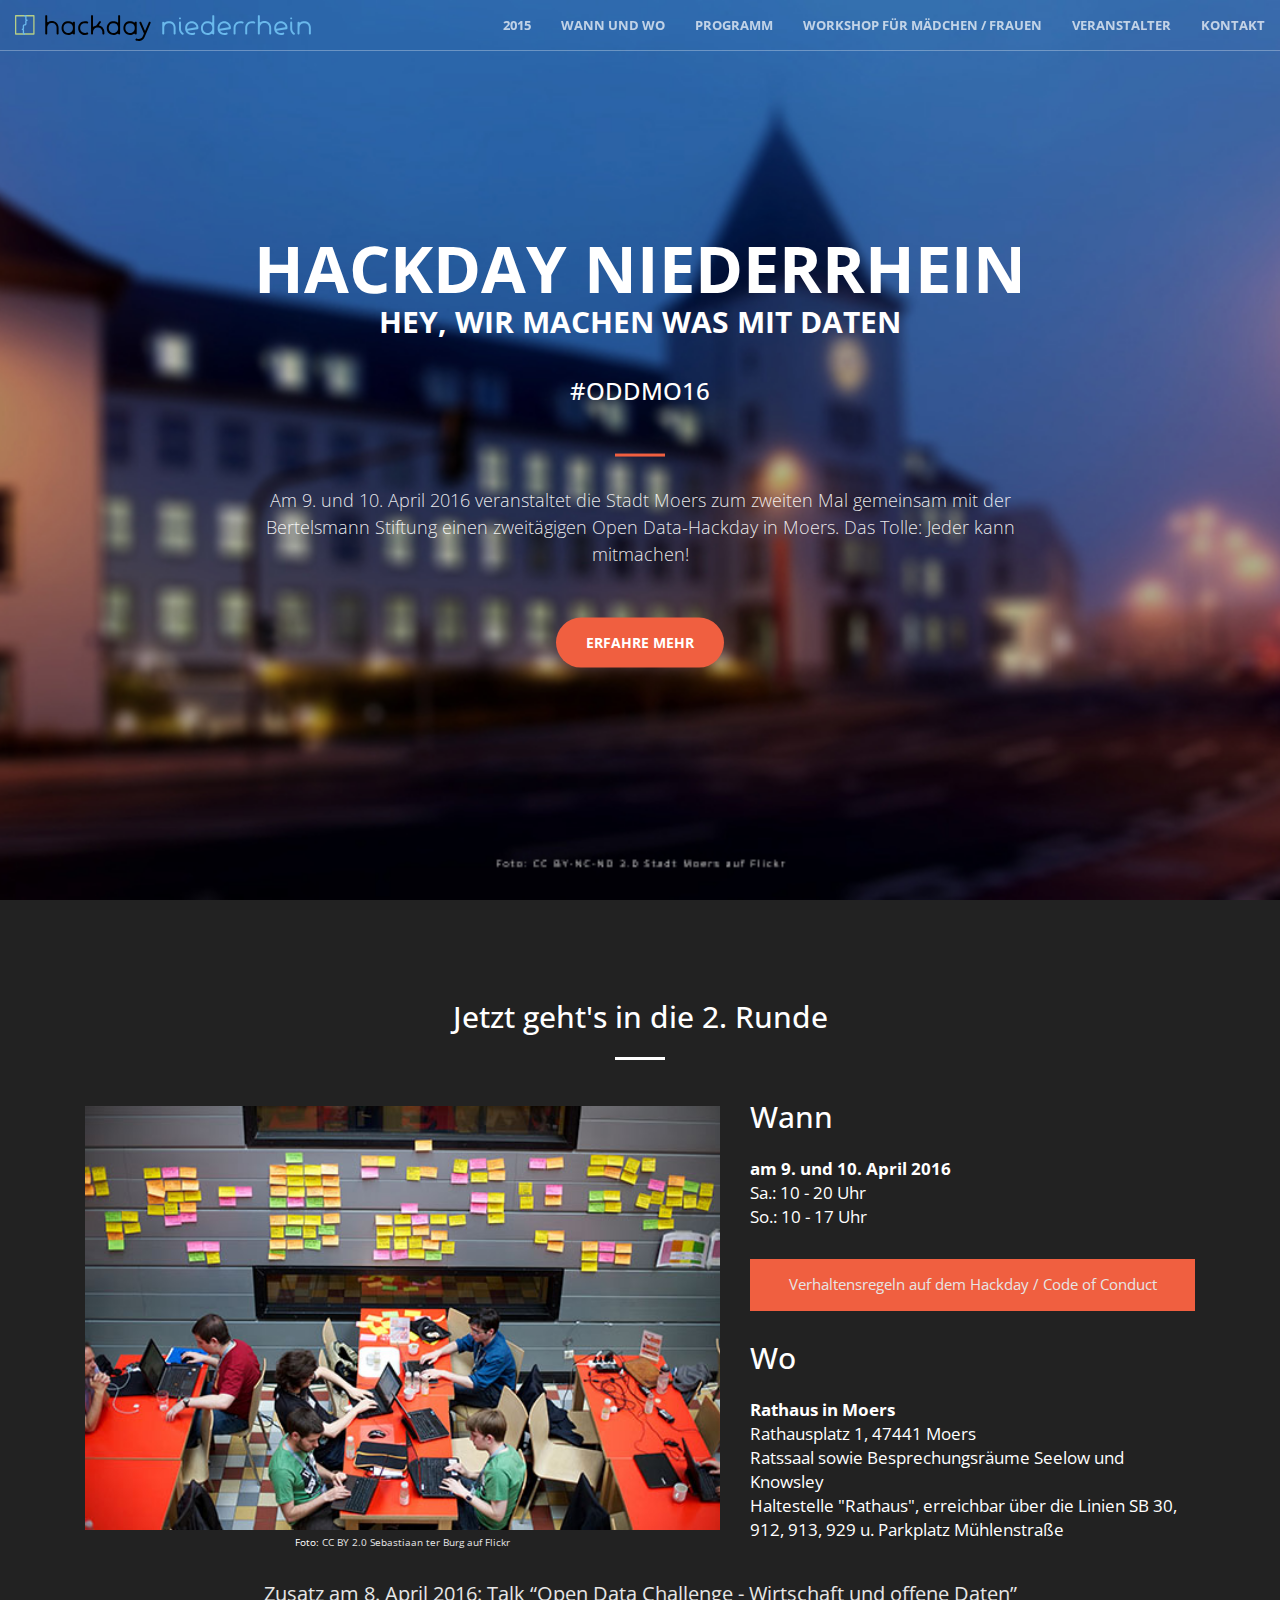
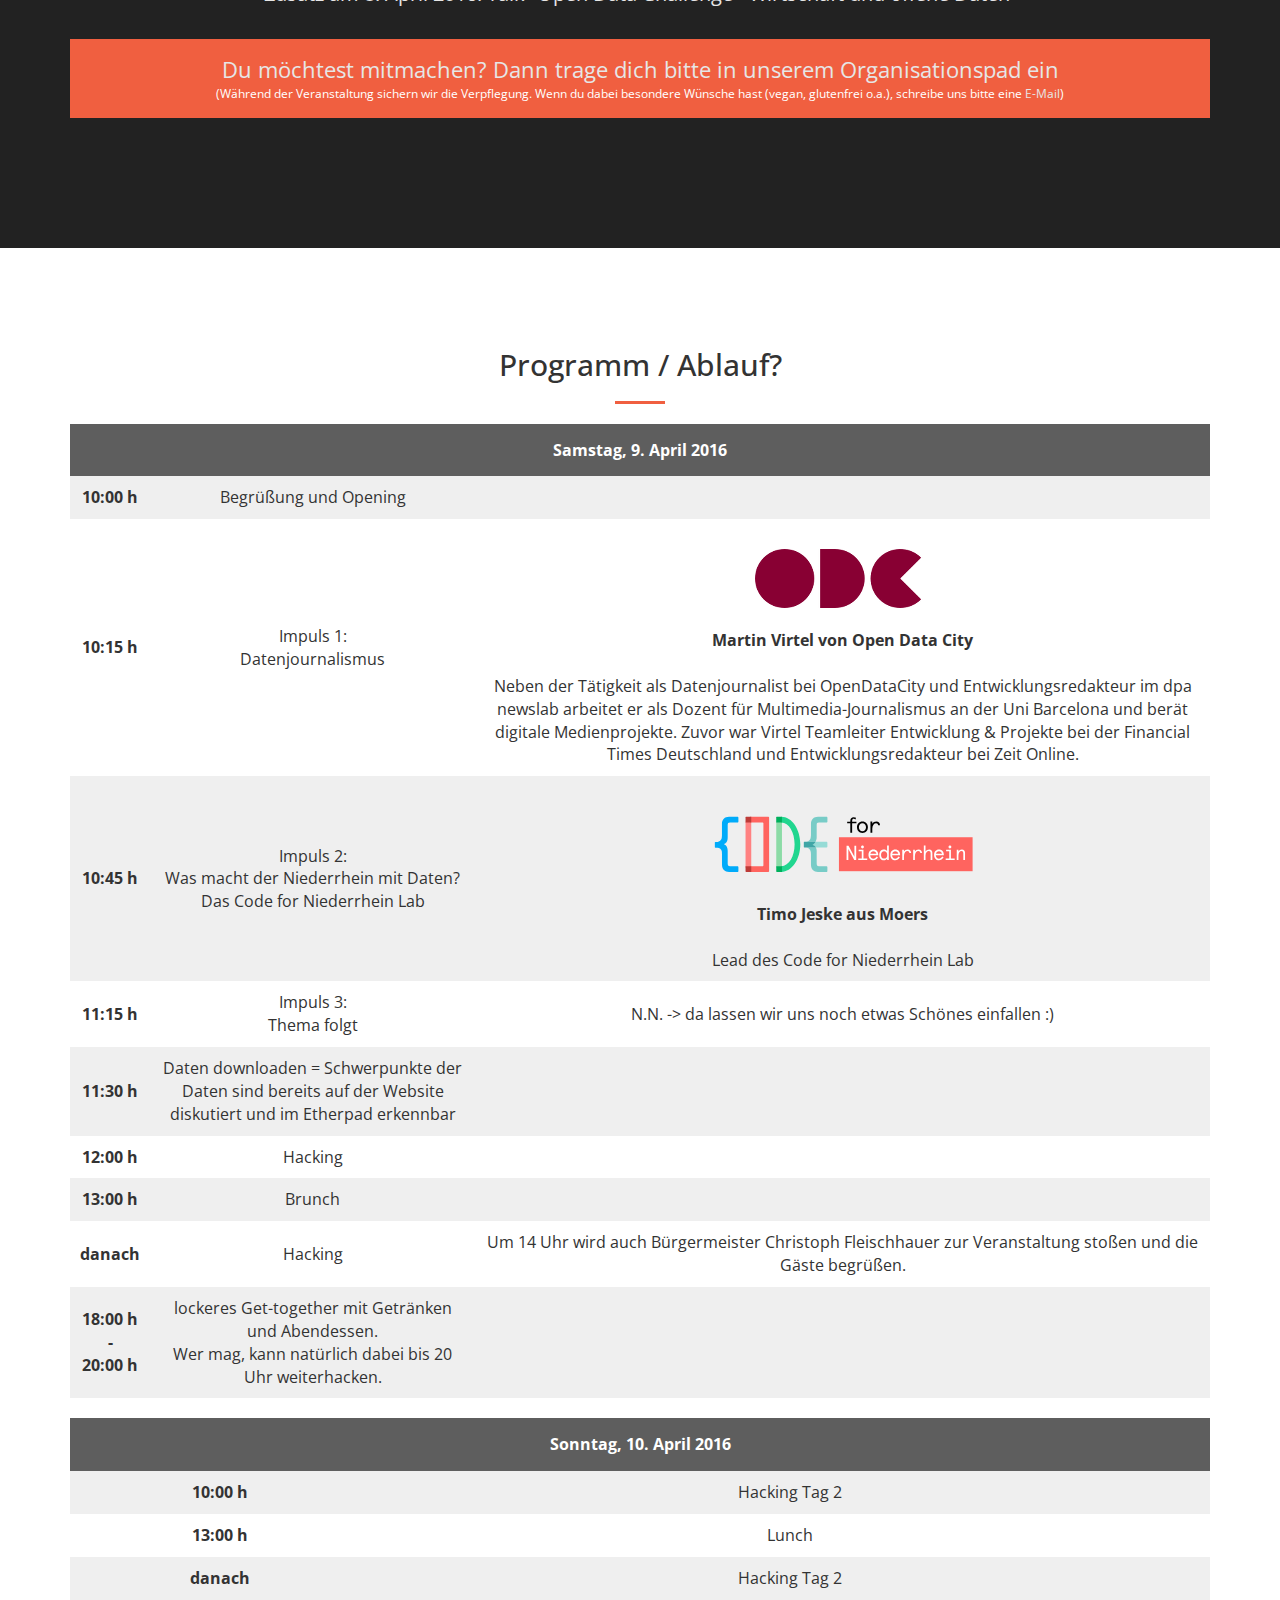
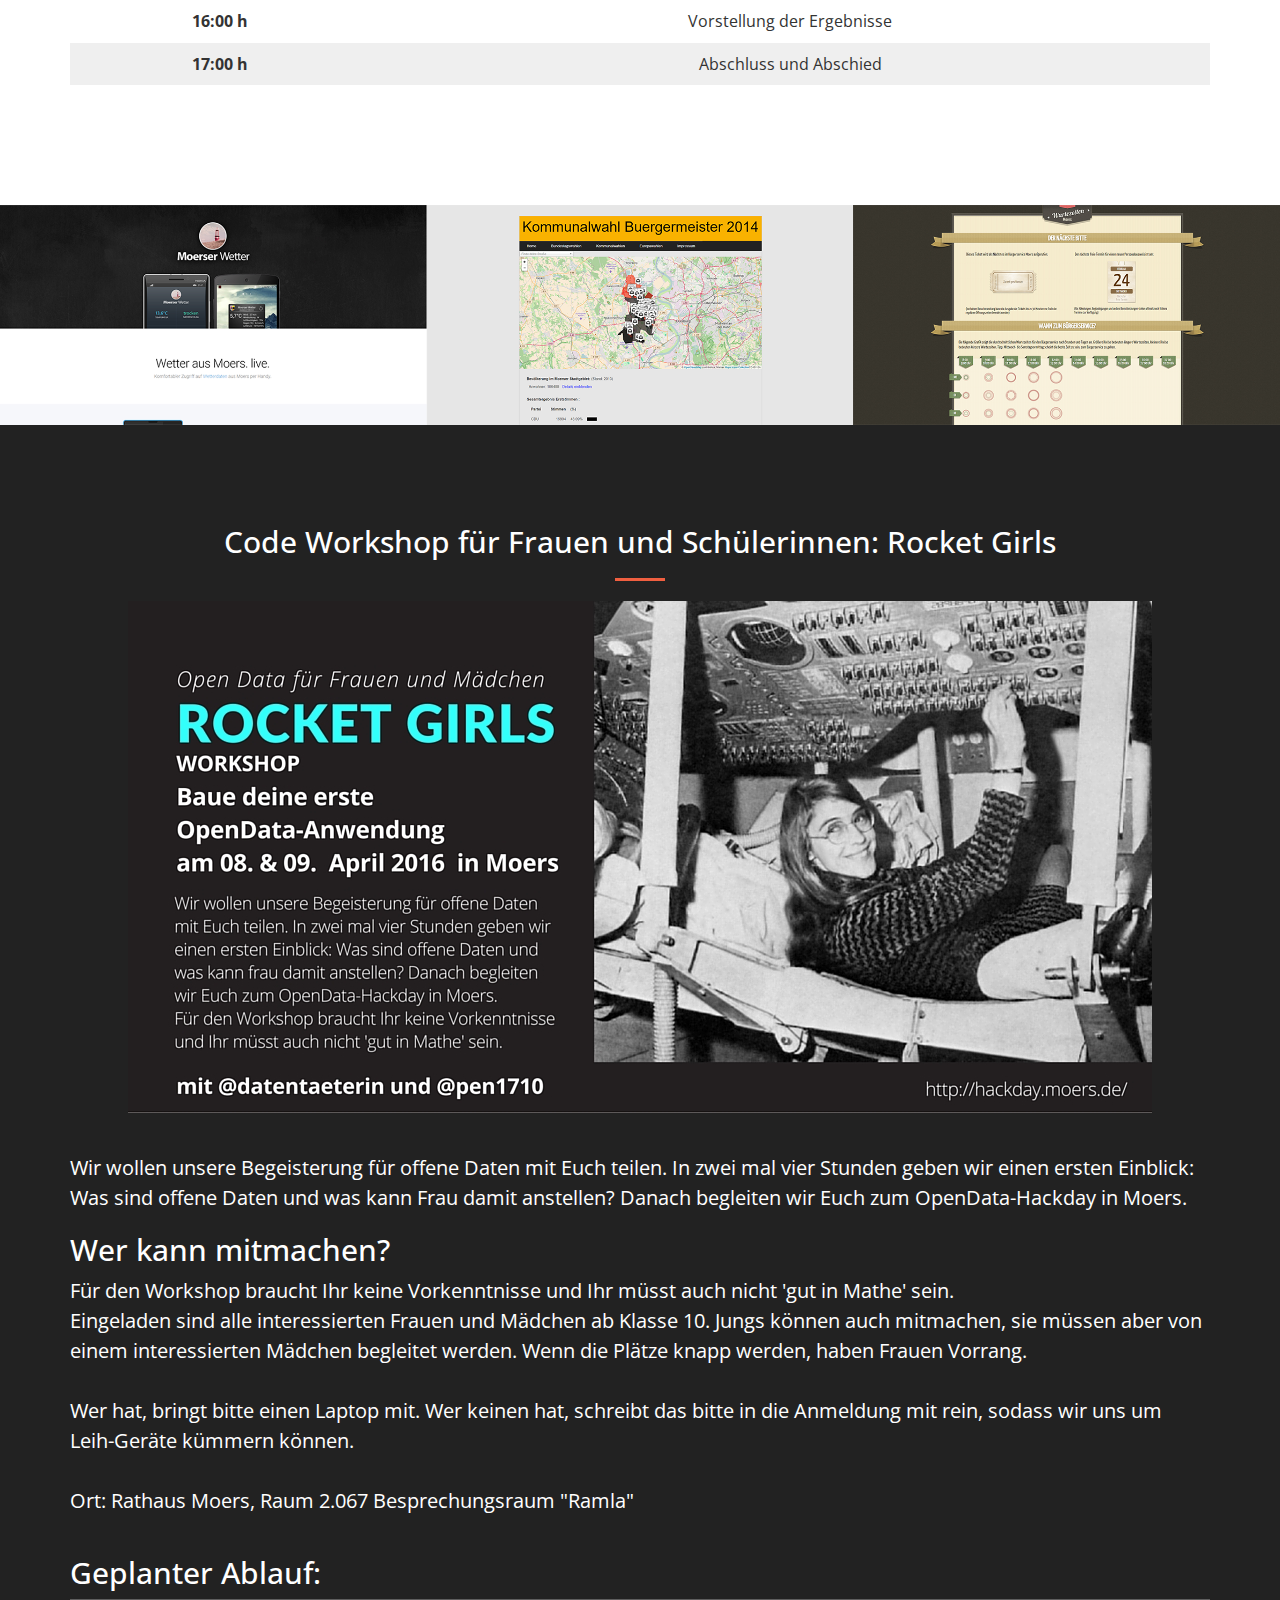
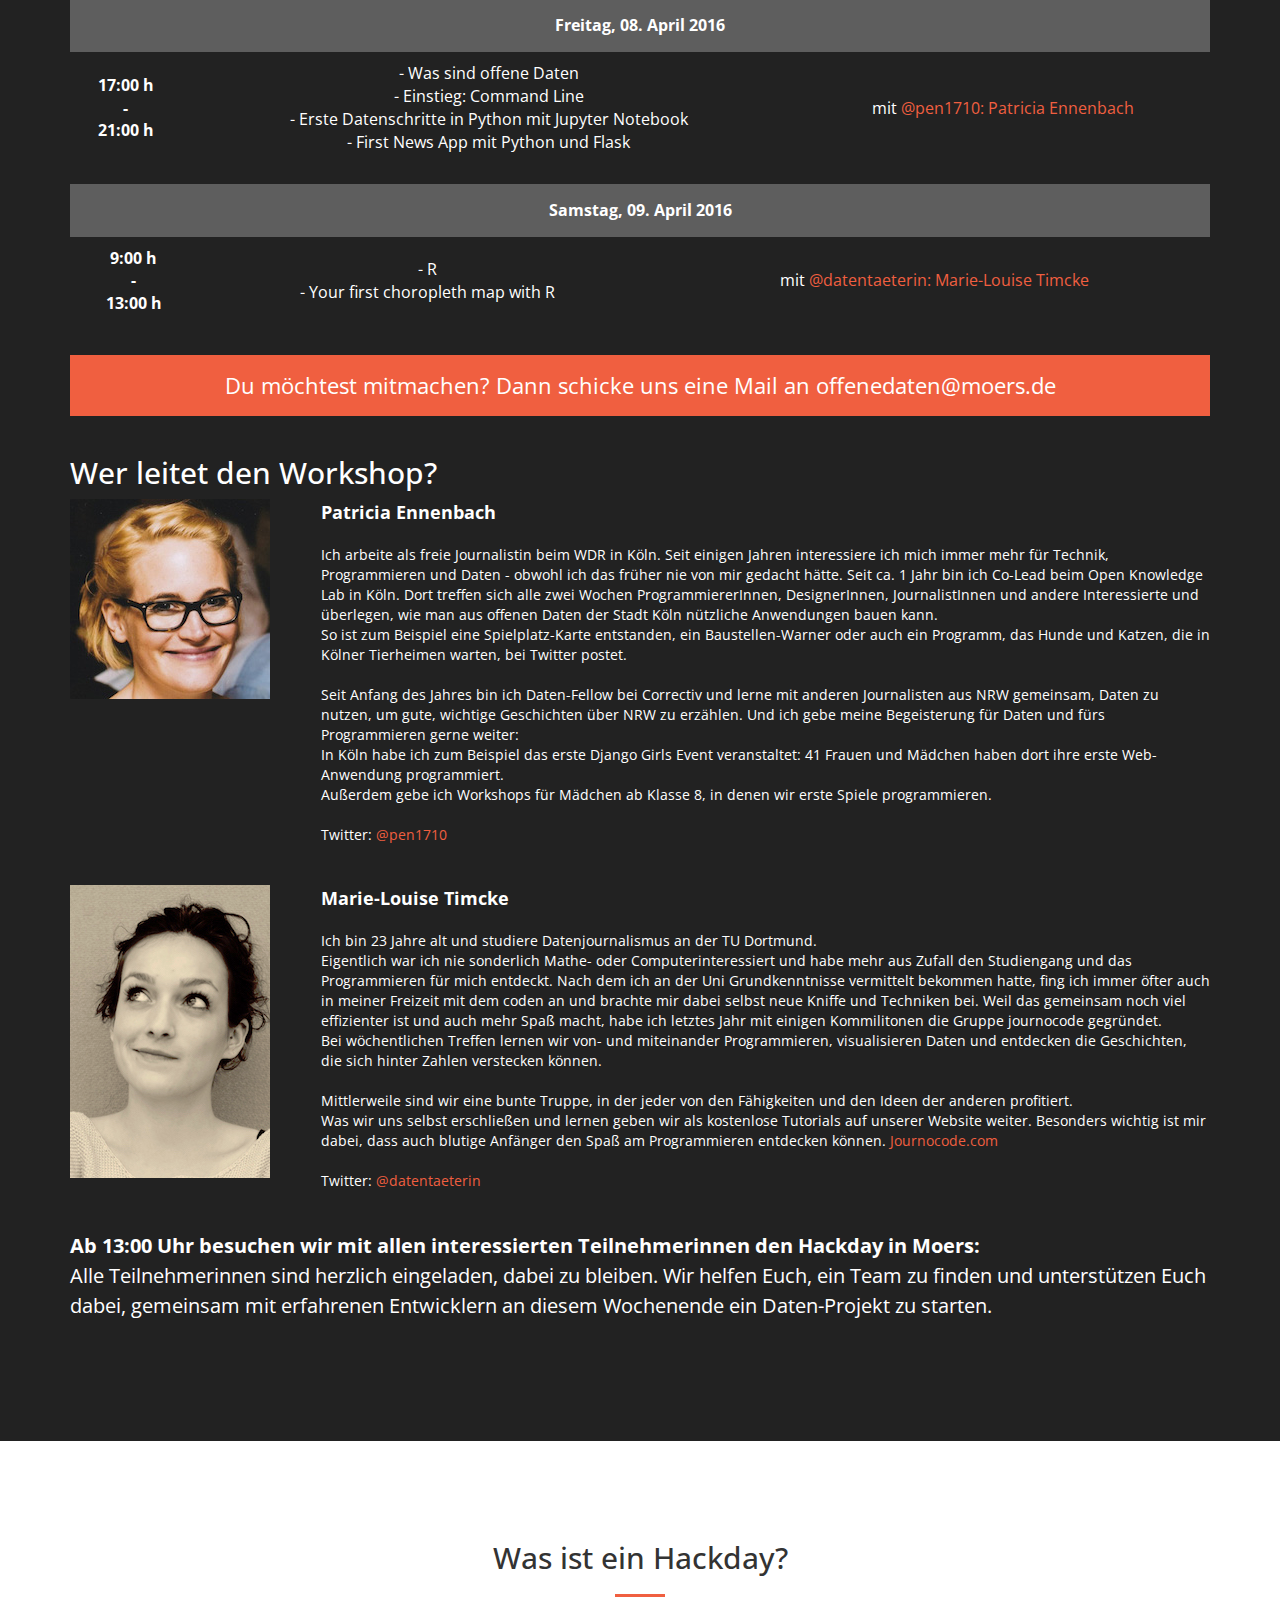
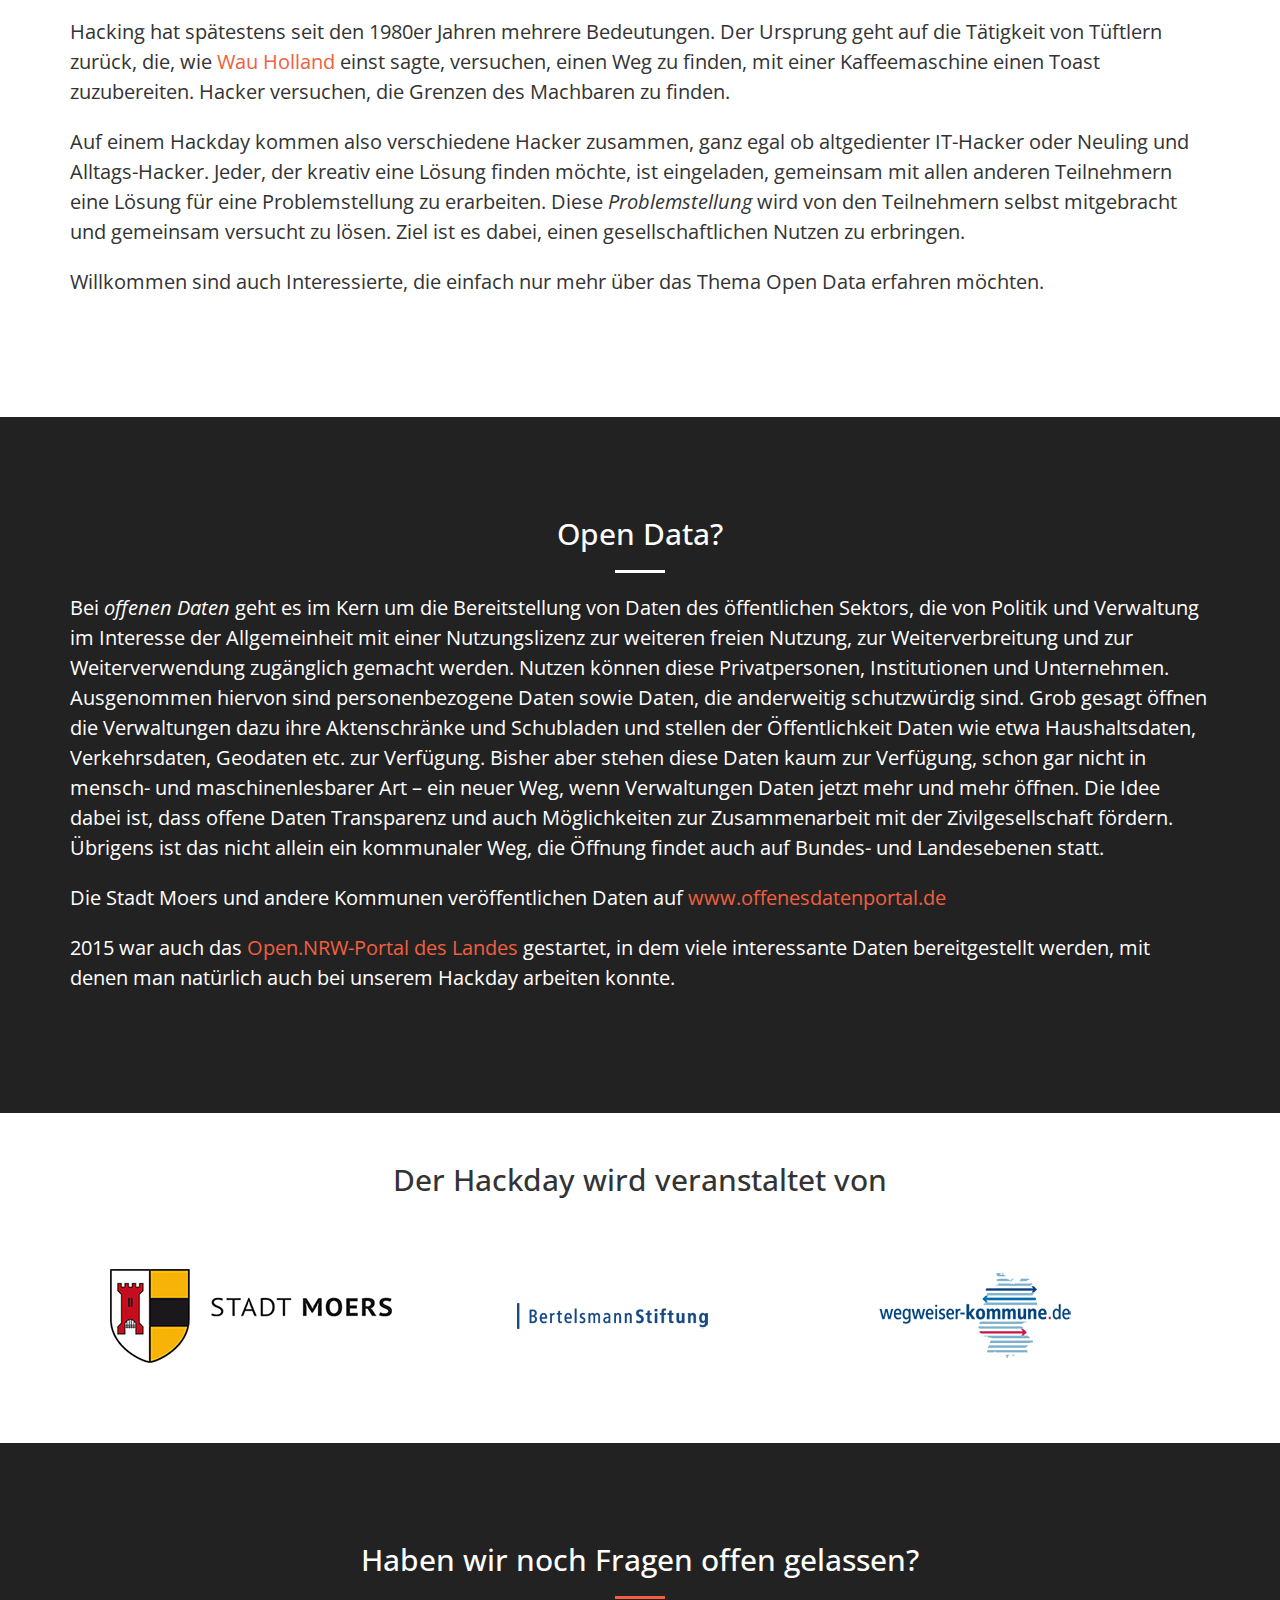
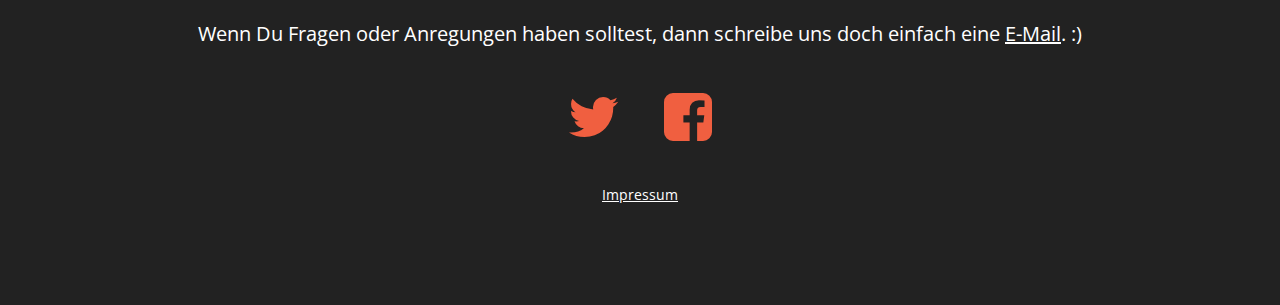
==== index.html @ 8001ea09 "add coc to index" ====
<!DOCTYPE html>
<html lang="en">

<head>

    <meta charset="utf-8">
    <meta http-equiv="X-UA-Compatible" content="IE=edge">
    <meta name="viewport" content="width=device-width, initial-scale=1">
    <meta name="keywords" content="#ODDMO16, Open Data, Hackathon, Hackday, Moers, Niederrhein">
    <meta name="description" content="Am 9. und 10. April 2016 veranstaltet die Stadt Moers zum zweiten Mal gemeinsam mit der Bertelsmann Stiftung einen zweitägigen Open Data-Hackday in Moers. Das Tolle: Jeder kann mitmachen!">
    <meta name="robots" content="index,follow">

    <meta property="og:title" content="Zweiter Hackday Niederrhein im April in Moers">
    <meta property="og:url" content="http://hackday.moers.de/"/>
    <meta property="og:description" content="Am 9. und 10. April 2016 veranstaltet die Stadt Moers zum zweiten Mal gemeinsam mit der Bertelsmann Stiftung einen zweitägigen Open Data-Hackday in Moers. Das Tolle: Jeder kann mitmachen!">
    <meta property="og:image" content="http://hackday.moers.de/img/logo-hackday.jpg">

    <title>Hackday Niederrhein 2016 - #ODDMO16</title>

    <!-- Bootstrap Core CSS -->
    <link rel="stylesheet" href="css/bootstrap.css" type="text/css">

    <!-- Custom Fonts -->
    <link href='http://fonts.googleapis.com/css?family=Open+Sans:300italic,400italic,600italic,700italic,800italic,400,300,600,700,800' rel='stylesheet' type='text/css'>
    <link href='http://fonts.googleapis.com/css?family=Merriweather:400,300,300italic,400italic,700,700italic,900,900italic' rel='stylesheet' type='text/css'>
    <link rel="stylesheet" href="font-awesome/css/font-awesome.min.css" type="text/css">

    <!-- Plugin CSS -->
    <link rel="stylesheet" href="css/animate.min.css" type="text/css">

    <!-- Custom CSS -->
    <link rel="stylesheet" href="css/creative.css" type="text/css">

    <link rel="shortcut icon" type="image/x-icon" href="img/favicon.ico">

    <!-- HTML5 Shim and Respond.js IE8 support of HTML5 elements and media queries -->
    <!-- WARNING: Respond.js doesn't work if you view the page via file:// -->
    <!--[if lt IE 9]>
        <script src="https://oss.maxcdn.com/libs/html5shiv/3.7.0/html5shiv.js"></script>
        <script src="https://oss.maxcdn.com/libs/respond.js/1.4.2/respond.min.js"></script>
    <![endif]-->
</head>

<body id="page-top">
    <nav id="mainNav" class="navbar navbar-default navbar-fixed-top">
        <div class="container-fluid">
            <!-- Brand and toggle get grouped for better mobile display -->
            <div class="navbar-header">
                <button type="button" class="navbar-toggle collapsed" data-toggle="collapse" data-target="#bs-example-navbar-collapse-1">
                    <span class="sr-only">Toggle navigation</span>
                    <span class="icon-bar"></span>
                    <span class="icon-bar"></span>
                    <span class="icon-bar"></span>
                </button>
                <a class="navbar-brand page-scroll" href="#page-top"><img src="img/logo-hackday-niederrhein.svg" alt="Hackday Niederrhein" class="logo"></a>
            </div>

            <!-- Collect the nav links, forms, and other content for toggling -->
            <div class="collapse navbar-collapse" id="bs-example-navbar-collapse-1">
                <ul class="nav navbar-nav navbar-right">
                    <li>
                        <a class="page-scroll" href="hackday-2015.html" target="_blank">2015</a>
                    </li>
                    <li>
                        <a class="page-scroll" href="#wann-und-wo">Wann und wo</a>
                    </li>
                    <li>
                        <a class="page-scroll" href="#program">Programm</a>
                    </li>
                    <li>
                        <a class="page-scroll" href="#workshop-rocketgirls">Workshop für Mädchen / Frauen</a>
                    </li>
                    <li>
                        <a class="page-scroll" href="#organizer">Veranstalter</a>
                    </li>
                    <li>
                        <a class="page-scroll" href="#contact">Kontakt</a>
                    </li>
                </ul>
            </div>
            <!-- /.navbar-collapse -->
        </div>
        <!-- /.container-fluid -->
    </nav>

    <header>
        <div class="header-content">
            <div class="header-content-inner">
                <h1>Hackday Niederrhein</h1>
                <h2>Hey, wir machen was mit Daten</h2>
                <div class="hashtag">
                    <h3><a href="https://twitter.com/hashtag/ODDMO16" target="_blank">#ODDMO16</a></h3>
                </div>
                <hr>
                <p>Am 9. und 10. April 2016 veranstaltet die Stadt Moers zum zweiten Mal gemeinsam mit der Bertelsmann Stiftung einen zweitägigen Open Data-Hackday in Moers. Das Tolle: Jeder kann mitmachen!</p>
                <a href="#wann-und-wo" class="btn btn-primary btn-xl page-scroll">Erfahre mehr</a>
            </div>
        </div>
    </header>

    <section class="bg-dark" id="wann-und-wo">
        <div class="container">
            <div class="row">
                <div class="col-lg-12">
                    <h2 class="section-heading text-center">Jetzt geht's in die 2. Runde</h2>
                    <hr class="light">
                    <div class="col-lg-7">
                        <img src="img/hacking.jpg" style="width: 100%; margin-top: 26px;" />
                        <div class="image-licence">
                            Foto: <a href="https://creativecommons.org/licenses/by-nc-nd/2.0/">CC BY 2.0</a>
                            <a href="https://www.flickr.com/photos/ter-burg/8812567121/">Sebastiaan ter Burg auf Flickr</a>
                        </div>
                    </div>
                    <div class="col-lg-5">
                        <h2>Wann</h2>
                        <div class="meeting-info">
                            <strong>am 9. und 10. April 2016</strong><br />
                            Sa.: 10 - 20 Uhr<br />
                            So.: 10 - 17 Uhr<br />
                        </div>
                        <div class="bg-primary stoerer" style="font-size: 1.1em;" id="coc">
                            <a href="coc.html" target="_blank">Verhaltensregeln auf dem Hackday / Code of Conduct</a>
                        </div>
                        <h2>Wo</h2>
                        <div class="meeting-info">
                            <strong>Rathaus in Moers</strong><br />
                            Rathausplatz 1, 47441 Moers<br />
                            Ratssaal sowie Besprechungsräume Seelow und Knowsley<br />
                            Haltestelle "Rathaus", erreichbar über die Linien SB 30, 912, 913, 929 u. Parkplatz Mühlenstraße
                        </div>
                    </div>
                    <div class="clear"></div>
                    <div class="talk-odd">
                        <p><a href="https://www.moers.de/de/veranstaltungen/talk-open-data-challenge-wirtschaft-und-offene-daten/" target="_blank">Zusatz am 8. April 2016: Talk “Open Data Challenge - Wirtschaft und offene Daten”</a></p>
                    </div>
                    <div class="bg-primary stoerer" id="mitmachen">
                        <a href="http://unserpad.de/p/Hackday_Moers" target="_blank">Du möchtest mitmachen? Dann trage dich bitte in unserem Organisationspad ein</a>
                        <div style="font-size: 12px;">
                            (Während der Veranstaltung sichern wir die Verpflegung. Wenn du dabei besondere Wünsche hast (vegan, glutenfrei o.a.), schreibe uns bitte eine <a href="mailto:offenedaten@moers.de">E-Mail</a>)
                        </div>
                    </div>
                </div>
            </div>
        </div>
    </section>

    <section id="program">
        <div class="container">
            <div class="row">
                <div class="col-lg-12 text-center">
                    <h2 class="section-heading">Programm / Ablauf?</h2>
                    <hr class="primary">
                </div>
            </div>
        </div>
        <div class="container">
            <div class="row">
                <div class="col-lg-12">
                    <div class="head-row">
                        Samstag, 9. April 2016
                    </div>
                    <div class="table">
                        <div class="table-row row-2">
                            <div class="table-cell th">
                                10:00 h
                            </div>
                            <div class="table-cell">
                                Begrüßung und Opening
                            </div>
                            <div class="table-cell">
                            </div>
                        </div>

                        <div class="table-row">
                            <div class="table-cell th">
                                10:15 h
                            </div>
                            <div class="table-cell">
                                Impuls 1:<br />Datenjournalismus
                            </div>
                            <div class="table-cell">
                                <a href="http://codefor.de/niederrhein" target="_blank"><img src="img/odc-logo-small1.png" alt="" style="max-width: 300px;"></a><br />
                                <strong>Martin Virtel von Open Data City</strong><br /><br />Neben der Tätigkeit als Datenjournalist bei OpenDataCity und Entwicklungsredakteur im dpa newslab arbeitet er als Dozent für Multimedia-Journalismus an der Uni Barcelona und berät digitale Medienprojekte. Zuvor war Virtel Teamleiter Entwicklung & Projekte bei der Financial Times Deutschland und Entwicklungsredakteur bei Zeit Online.
                            </div>
                        </div>

                        <div class="table-row row-2">
                            <div class="table-cell th">
                                10:45 h
                            </div>
                            <div class="table-cell">
                                Impuls 2:<br />Was macht der Niederrhein mit Daten? Das Code for Niederrhein Lab
                            </div>
                            <div class="table-cell">
                                <a href="http://codefor.de/niederrhein" target="_blank"><img src="img/logo-long-code-for-niederrhein.svg" alt="" style="max-width: 300px;"></a><br />
                                <strong>Timo Jeske aus Moers</strong><br /><br />
                                Lead des Code for Niederrhein Lab
                            </div>
                        </div>

                        <div class="table-row">
                            <div class="table-cell th">
                                11:15 h
                            </div>
                            <div class="table-cell">
                                Impuls 3:<br />Thema folgt
                            </div>
                            <div class="table-cell">
                                N.N. -> da lassen wir uns noch etwas Schönes einfallen :)
                            </div>
                        </div>

                        <div class="table-row row-2">
                            <div class="table-cell th">
                                11:30 h
                            </div>
                            <div class="table-cell">
                                Daten downloaden = Schwerpunkte der Daten sind bereits auf der Website diskutiert und im Etherpad erkennbar
                            </div>
                            <div class="table-cell">

                            </div>
                        </div>

                        <div class="table-row">
                            <div class="table-cell th">
                                12:00 h
                            </div>
                            <div class="table-cell">
                                Hacking
                            </div>
                            <div class="table-cell">

                            </div>
                        </div>

                        <div class="table-row row-2">
                            <div class="table-cell th">
                                13:00 h
                            </div>
                            <div class="table-cell">
                                Brunch
                            </div>
                            <div class="table-cell">

                            </div>
                        </div>

                        <div class="table-row">
                            <div class="table-cell th">
                                danach
                            </div>
                            <div class="table-cell">
                                Hacking
                            </div>
                            <div class="table-cell">
                                Um 14 Uhr wird auch Bürgermeister Christoph Fleischhauer zur Veranstaltung stoßen und die Gäste begrüßen.
                            </div>
                        </div>

                        <div class="table-row row-2">
                            <div class="table-cell th">
                                18:00 h<br />-<br />20:00 h
                            </div>
                            <div class="table-cell">
                                lockeres Get-together mit Getränken und Abendessen.<br />Wer mag, kann natürlich dabei bis 20 Uhr weiterhacken.
                            </div>
                            <div class="table-cell">

                            </div>
                        </div>
                    </DIV>

                    <div class="head-row">
                        Sonntag, 10. April 2016
                    </div>
                    <div class="table">
                        <div class="table-row row-2">
                            <div class="table-cell th">
                                10:00 h
                            </div>
                            <div class="table-cell">
                                Hacking Tag 2
                            </div>
                        </div>

                        <div class="table-row">
                            <div class="table-cell th">
                                13:00 h
                            </div>
                            <div class="table-cell">
                                Lunch
                            </div>
                        </div>

                        <div class="table-row row-2">
                            <div class="table-cell th">
                                danach
                            </div>
                            <div class="table-cell">
                                Hacking Tag 2
                            </div>
                        </div>

                        <div class="table-row">
                            <div class="table-cell th">
                                16:00 h
                            </div>
                            <div class="table-cell">
                                Vorstellung der Ergebnisse
                            </div>
                        </div>

                        <div class="table-row row-2">
                            <div class="table-cell th">
                                17:00 h
                            </div>
                            <div class="table-cell">
                                Abschluss und Abschied
                            </div>
                        </div>
                    </div>
                </div>
            </div>
        </div>
    </section>

    <section class="no-padding" id="sample-apps">
        <div class="container-fluid">
            <div class="row no-gutter">
                <div class="col-lg-4 col-sm-6">
                    <a href="http://wetter.moe/" target="_blank" class="portfolio-box">
                        <img src="img/apps/moerser-wetter.png" class="img-responsive" alt="">
                        <div class="portfolio-box-caption">
                            <div class="portfolio-box-caption-content">
                                <div class="project-category text-faded">
                                    Open Data Anwendung
                                </div>
                                <div class="project-name">
                                    Moerser Wetter
                                </div>
                            </div>
                        </div>
                    </a>
                </div>
                <div class="col-lg-4 col-sm-6">
                    <a href="https://edu.openruhr.de/" target="_blank" class="portfolio-box">
                        <img src="img/apps/wahlen.png" class="img-responsive" alt="">
                        <div class="portfolio-box-caption">
                            <div class="portfolio-box-caption-content">
                                <div class="project-category text-faded">
                                    Open Data Anwendung
                                </div>
                                <div class="project-name">
                                    Open Data Wahlergebnisplattform
                                </div>
                            </div>
                        </div>
                    </a>
                </div>
                <div class="col-lg-4 col-sm-6">
                    <a href="http://wartezeit.tursics.de/" target="_blank" class="portfolio-box">
                        <img src="img/apps/wartezeiten-moers.png" class="img-responsive" alt="">
                        <div class="portfolio-box-caption">
                            <div class="portfolio-box-caption-content">
                                <div class="project-category text-faded">
                                    Open Data Anwendung
                                </div>
                                <div class="project-name">
                                    Wartezeiten im Bürgerservice Moers
                                </div>
                            </div>
                        </div>
                    </a>
                </div>
            </div>
        </div>
    </section>

    <section id="workshop-rocketgirls" class="bg-dark">
        <div class="container">
            <div class="row">
                <div class="col-lg-12 text-center">
                    <h2 class="section-heading">Code Workshop für Frauen und Schülerinnen: Rocket Girls</h2>
                    <hr class="primary">
                </div>
            </div>
        </div>
        <div class="container">
            <div class="row">
                <div class="col-lg-12">
                    <div class= image-center>
                        <img src="img/rocket-girls-workshop.jpg" alt="Workshop Rocket Girls" class="image-responsive" />
                    </div>
                    <div class="margin-top">
                        <p>
                            Wir wollen unsere Begeisterung für offene Daten mit Euch teilen. In zwei mal vier Stunden geben wir einen ersten Einblick: Was sind offene Daten und was kann Frau damit anstellen? Danach begleiten wir Euch zum OpenData-Hackday in Moers.
                        </p>
                        <h2>
                            Wer kann mitmachen?
                        </h2>
                        <p>
                            Für den Workshop braucht Ihr keine Vorkenntnisse und Ihr müsst auch nicht 'gut in Mathe' sein.<br />
                            Eingeladen sind alle interessierten Frauen und Mädchen ab Klasse 10. Jungs können auch mitmachen, sie müssen aber von einem interessierten Mädchen begleitet werden. Wenn die Plätze knapp werden, haben Frauen Vorrang.
                            <br /><br />
                            Wer hat, bringt bitte einen Laptop mit. Wer keinen hat, schreibt das bitte in die Anmeldung mit rein, sodass wir uns um Leih-Geräte kümmern können.
                            <br /><br />
                            Ort: Rathaus Moers, Raum 2.067 Besprechungsraum "Ramla"
                        </p>
                    </div>
                    <div class="margin-top">
                        <h2>
                            Geplanter Ablauf:
                        </h2>

                        <div class="head-row">
                            Freitag, 08. April 2016
                        </div>
                        <div class="table">
                            <div class="table-row">
                                <div class="table-cell th">
                                    17:00 h<br />-<br />21:00 h
                                </div>
                                <div class="table-cell">
                                    - Was sind offene Daten<br />
                                    - Einstieg: Command Line<br />
                                    - Erste Datenschritte in Python mit Jupyter Notebook<br />
                                    - First News App mit Python und Flask
                                </div>
                                <div class="table-cell">
                                    mit <a href="#workshop-rocket-girls-leader">@pen1710: Patricia Ennenbach</a>
                                </div>
                            </div>
                        </div>

                        <div class="head-row">
                            Samstag, 09. April 2016
                        </div>
                        <div class="table">
                            <div class="table-row">
                                <div class="table-cell th">
                                    9:00 h<br />-<br />13:00 h
                                </div>
                                <div class="table-cell">
                                    - R<br />
                                    - Your first choropleth map with R
                                </div>
                                <div class="table-cell">
                                    mit <a href="#workshop-rocket-girls-leader">@datentaeterin: Marie-Louise Timcke</a>
                                </div>
                            </div>
                        </div>
                    </div>
                    <div class="bg-primary stoerer">
                        <a href="mailto:offenedaten@moers.de" target="_blank">Du möchtest mitmachen? Dann schicke uns eine Mail an  offenedaten@moers.de</a>
                    </div>
                    <div class="margin-top" id="workshop-rocket-girls-leader">
                        <h2>Wer leitet den Workshop?</h2>
                        <div class="workshop-leader" id="ennenbach">
                            <div class="workshop-leader-image">
                                <img src="img/ennenbach.jpg" alt="Ennenbach" class="image-responsive">
                            </div>
                            <div class="workshop-leader-description">
                                <strong>Patricia Ennenbach</strong><br /><br />
                                Ich arbeite als freie Journalistin beim WDR in Köln. Seit einigen Jahren interessiere ich mich immer mehr für Technik,
                                Programmieren und Daten - obwohl ich das früher nie von mir gedacht hätte. Seit ca. 1 Jahr bin ich Co-Lead beim Open Knowledge Lab
                                in Köln. Dort treffen sich alle zwei Wochen ProgrammiererInnen, DesignerInnen, JournalistInnen und andere Interessierte und überlegen,
                                wie man aus offenen Daten der Stadt Köln nützliche Anwendungen bauen kann. <br />
                                So ist zum Beispiel eine Spielplatz-Karte entstanden, ein Baustellen-Warner oder auch ein Programm, das Hunde und Katzen, die in Kölner Tierheimen warten, bei Twitter postet.
                                <br /><br />
                                Seit Anfang des Jahres bin ich Daten-Fellow bei Correctiv und lerne mit anderen Journalisten aus NRW gemeinsam, Daten zu nutzen, um gute,
                                wichtige Geschichten über NRW zu erzählen. Und ich gebe meine Begeisterung für Daten und fürs Programmieren gerne weiter: <br />
                                In Köln habe ich zum Beispiel das erste Django Girls Event veranstaltet: 41 Frauen und Mädchen haben dort ihre erste Web-Anwendung programmiert. <br />
                                Außerdem gebe ich Workshops für Mädchen ab Klasse 8, in denen wir erste Spiele programmieren.
                                <br /><br />
                                Twitter: <a target="_blank" href="https://www.twitter.com/pen1710">@pen1710</a>
                            </div>
                        </div>
                        <div class="workshop-leader" id="timcke">
                            <div class="workshop-leader-image">
                                <p><img src="img/timcke.jpg" alt="Timcke" class="image-responsive"></p>
                            </div>
                            <div class="workshop-leader-description">
                                <strong>Marie-Louise Timcke</strong><br /><br />
                                Ich bin 23 Jahre alt und studiere Datenjournalismus an der TU Dortmund.<br />
                                Eigentlich war ich nie sonderlich Mathe- oder Computerinteressiert und habe
                                mehr aus Zufall den Studiengang und das Programmieren für mich entdeckt.
                                Nach dem ich an der Uni Grundkenntnisse vermittelt bekommen hatte, fing ich
                                immer öfter auch in meiner Freizeit mit dem coden an und brachte mir dabei
                                selbst neue Kniffe und Techniken bei. Weil das gemeinsam noch viel
                                effizienter ist und auch mehr Spaß macht, habe ich letztes Jahr mit einigen
                                Kommilitonen die Gruppe journocode gegründet.<br /> Bei wöchentlichen Treffen
                                lernen wir von- und miteinander Programmieren, visualisieren Daten und
                                entdecken die Geschichten, die sich hinter Zahlen verstecken können.<br /><br />
                                Mittlerweile sind wir eine bunte Truppe, in der jeder von den Fähigkeiten
                                und den Ideen der anderen profitiert. <br />Was wir uns selbst erschließen und
                                lernen geben wir als kostenlose Tutorials auf unserer Website weiter.
                                Besonders wichtig ist mir dabei, dass auch blutige Anfänger den Spaß am
                                Programmieren entdecken können. <a href="http://journocode.com">Journocode.com</a>
                                <br /><br />
                                Twitter: <a target="_blank" href="https://twitter.com/datentaeterin">@datentaeterin</a>
                            </div>
                        </div>
                    </div>
                    <div class="margin-top clear">
                        <div class="margin-top">
                            <p>
                                <strong>Ab 13:00 Uhr besuchen wir mit allen interessierten Teilnehmerinnen den Hackday in Moers:</strong><br />
                                Alle Teilnehmerinnen sind herzlich eingeladen, dabei zu bleiben. Wir helfen Euch, ein Team zu finden und unterstützen Euch dabei, gemeinsam mit erfahrenen Entwicklern an diesem Wochenende ein Daten-Projekt zu starten.
                            </p>
                        </div>
                    </div>
                </div>
            </div>
        </div>
    </section>

    <section id="hackday">
        <div class="container">
            <div class="row">
                <div class="col-lg-12 text-center">
                    <h2 class="section-heading">Was ist ein Hackday?</h2>
                    <hr class="primary">
                </div>
            </div>
        </div>
        <div class="container">
            <div class="row">
                <div class="col-lg-12">
                    <p>
                        Hacking hat spätestens seit den 1980er Jahren mehrere Bedeutungen. Der Ursprung geht auf die
                        Tätigkeit von Tüftlern zurück, die, wie <a href="http://de.wikipedia.org/wiki/Wau_Holland">Wau Holland</a> einst sagte, versuchen, einen Weg zu finden,
                        mit einer Kaffeemaschine einen Toast zuzubereiten. Hacker versuchen, die Grenzen des Machbaren zu finden.
                    </p>
                    <p>
                        Auf einem Hackday kommen also verschiedene Hacker zusammen, ganz egal ob altgedienter IT-Hacker
                        oder Neuling und Alltags-Hacker. Jeder, der kreativ eine Lösung finden möchte, ist eingeladen,
                        gemeinsam mit allen anderen Teilnehmern eine Lösung für eine Problemstellung zu erarbeiten.
                        Diese <i>Problemstellung</i> wird von den Teilnehmern selbst mitgebracht und gemeinsam versucht zu lösen.
                        Ziel ist es dabei, einen gesellschaftlichen Nutzen zu erbringen.
                    </p>
                    <p>
                        Willkommen sind auch Interessierte, die einfach nur mehr über das Thema Open Data erfahren möchten.
                    </p>
                </div>
            </div>
        </div>
    </section>

    <section id="open-data" class="bg-dark">
        <div class="container">
            <div class="row">
                <div class="col-lg-12 text-center">
                    <h2 class="section-heading">Open Data?</h2>
                    <hr class="light">
                </div>
            </div>
        </div>
        <div class="container">
            <div class="row">
                <div class="col-lg-12">
                    <p>
                        Bei <i>offenen Daten</i> geht es im Kern um die Bereitstellung von Daten des öffentlichen Sektors, die von Politik und Verwaltung im Interesse der Allgemeinheit mit einer Nutzungslizenz zur weiteren freien Nutzung, zur Weiterverbreitung und zur Weiterverwendung zugänglich gemacht werden. Nutzen können diese Privatpersonen, Institutionen und Unternehmen. Ausgenommen hiervon sind personenbezogene Daten sowie Daten, die anderweitig schutzwürdig sind. Grob gesagt öffnen die Verwaltungen dazu ihre Aktenschränke und Schubladen und stellen der Öffentlichkeit Daten wie etwa Haushaltsdaten, Verkehrsdaten, Geodaten etc. zur Verfügung. Bisher aber stehen diese Daten kaum zur Verfügung, schon gar nicht in mensch- und maschinenlesbarer Art – ein neuer Weg, wenn Verwaltungen Daten jetzt mehr und mehr öffnen. Die Idee dabei ist, dass offene Daten Transparenz und auch Möglichkeiten zur Zusammenarbeit mit der Zivilgesellschaft fördern. Übrigens ist das nicht allein ein kommunaler Weg, die Öffnung findet auch auf Bundes- und Landesebenen statt.
                    </p>
                    <p>
                        Die Stadt Moers und andere Kommunen veröffentlichen Daten auf <a href="http://www.offfenesdatenportal.de" target="_blank">www.offenesdatenportal.de</a>
                    </p>
                    <p>
                        2015 war auch das <a href="https://open.nrw/de/startseite">Open.NRW-Portal des Landes</a> gestartet, in dem viele interessante Daten bereitgestellt werden, mit denen man natürlich auch bei unserem Hackday arbeiten konnte.
                    </p>
                </div>
            </div>
        </div>
    </section>

    <aside id="organizer">
        <div class="container text-center">
            <div class="call-to-action">
                <h2>Der Hackday wird veranstaltet von</h2>
                <hr class="light">
                <div class="col-3">
                    <a href="http://moers.de/">
                        <img src="img/wappen-stadt-moers_rgb.png" alt="Logo der Stadt Moers" target="_blank">
                    </a>
                </div>
                <div class="col-3">
                    <a href="https://www.bertelsmann-stiftung.de/">
                        <img src="img/logo_bertelsmann.png" alt="Logo der Bertelsmann Stiftung" target="_blank">
                    </a>
                </div>
                <div class="col-3">
                    <a href="https://www.wegweiser-kommune.de">
                        <img src="img/logo-wegweiser-kommune.png" alt="Logo Wegweiser Kommune" target="_blank">
                    </a>
                </div>
            </div>
        </div>
    </aside>

    <section class="bg-dark" id="contact">
        <div class="container">
            <div class="row">
                <div class="text-center">
                    <h2 class="section-heading">Haben wir noch Fragen offen gelassen?</h2>
                    <hr class="primary">
                    <p>Wenn Du Fragen oder Anregungen haben solltest, dann schreibe uns doch einfach eine <a class="link"
                            href="mailto:offenedaten@moers.de">E-Mail</a>. :)</p>
                </div>
                <div class="text-center">
                    <a href="http://twitter.com/OpenDataMoers" target="_blank"><i class="fa fa-twitter fa-4x"></i></a>
                    <a href="https://de-de.facebook.com/stadtmoers" target="_blank"><i class="fa fa-facebook-square fa-4x"></i></a>
                </div>
                <div class="text-center impressum">
                    <a class="link" href="https://www.moers.de/C12571D10045491B/html/24D2E130103FC447C12572C2003FC528?opendocument">Impressum</a>
                </div>
            </div>
        </div>
    </section>

    <!-- jQuery -->
    <script src="js/jquery.js"></script>

    <!-- Bootstrap Core JavaScript -->
    <script src="js/bootstrap.min.js"></script>

    <!-- Plugin JavaScript -->
    <script src="js/jquery.easing.min.js"></script>
    <script src="js/jquery.fittext.js"></script>
    <script src="js/wow.min.js"></script>

    <!-- Custom Theme JavaScript -->
    <script src="js/creative.js"></script>

	<!-- BEGIN etracker Tracklet 3.0 -->
	<script type="text/javascript">document.write(String.fromCharCode(60)+"script type=\"text/javascript\" src=\"http"+("https:"==document.location.protocol?"s":"")+"://code.etracker.com/t.js?et=DXEvgg\">"+String.fromCharCode(60)+"/script>");</script>

	<!-- etracker PARAMETER 3.0 -->
	<script type="text/javascript">
			var et_pagename     = "";
									var et_areas        = "Hackday";
	</script>
	<!-- etracker PARAMETER END -->

	<script type="text/javascript">_etc();</script>
	<noscript>
		<p>
			<a href="http://www.etracker.com"><img style="border:0px;" alt="" src="https://www.etracker.com/nscnt.php?et=DXEvgg" /></a>
		</p>
	</noscript>
	<!-- etracker CODE NOSCRIPT 3.0 -->
</body>

</html>
---- css/creative.css ----
/*!
 * Start Bootstrap - Creative Bootstrap Theme (http://startbootstrap.com)
 * Code licensed under the Apache License v2.0.
 * For details, see http://www.apache.org/licenses/LICENSE-2.0.
 */

html,
body {
    width: 100%;
    height: 100%;
}

body {
    font-family: 'Open Sans','Helvetica Neue',Arial,sans-serif;
}

hr {
    max-width: 50px;
    border-color: #f05f40;
    border-width: 3px;
}

hr.light {
    border-color: #fff;
}

a {
    color: #f05f40;
    -webkit-transition: all .35s;
    -moz-transition: all .35s;
    transition: all .35s;
}

a:hover,
a:focus {
    color: #eb3812;
}

h1,
h2,
h3,
h4,
h5,
h6 {
    font-family: 'Open Sans','Helvetica Neue',Arial,sans-serif;
}

p {
    margin-bottom: 20px;
    font-size: 20px;
    line-height: 1.5;
}

.bg-primary {
    background-color: #f05f40;
}

.bg-dark {
    color: #fff;
    background-color: #222;
}

.text-faded {
    color: rgba(255,255,255,.7);
}

section {
    padding: 100px 0;
}

.clear {
    clear: both;
}

aside {
    padding: 50px 0;
}

.no-padding {
    padding: 0;
}

.top-1 {
    width: 48%;
    float: left;
}

.top-2 {
    width: 48%;
    float: right;
}

table {
    border-collapse: collapse;
    border-spacing: 0;
    width: 100%;
}

.margin-top {
    margin-top: 40px;
}

.margin-bottom {
    margin-bottom: 40px;
}

.talk-odd {
    text-align: center;
    margin-top: 30px;
}

.stoerer {
    text-align: center;
    padding: 15px;
    font-size: 22px;
    margin: 30px 0;
}

.stoerer a {
    color: #FFFFFF;
}

.table {
    display: table;
    font-size: 16px;
}

.table-row {
    display: table-row;
}

.table-cell {
    display: table-cell;
    padding: 10px;
    text-align: center;
    vertical-align: middle;
}

.th {
    font-weight: bold;
}

tr {
    height: 40px;
    word-wrap: break-word;
}

tr th {
    text-align: center;
    word-wrap: break-word;
}

td {
    padding: 15px;
    text-align: center;
    word-wrap: break-word;
}

.workshop-leader {
    clear: both;
}

.workshop-leader-image {
    width: 20%;
    float: left;
}

.workshop-leader-description {
    width: 78%;
    float: right;
    margin-bottom: 40px;
}

.workshop-leader-description strong {
    font-size: 1.3em;
}

.head-row {
    font-weight: bold;
    font-size: 16px;
    width: 100%;
    background-color: #5e5e5e;
    color: #FFFFFF;
    padding: 15px;
    text-align: center;
}

.row-1 {
    background-color: #cfcfcf;
}

.row-2 {
    background-color: #efefef;
}

.navbar-default {
    border-color: rgba(34,34,34,.05);
    font-family: 'Open Sans','Helvetica Neue',Arial,sans-serif;
    background-color: #fff;
    -webkit-transition: all .35s;
    -moz-transition: all .35s;
    transition: all .35s;
}

.navbar-default .navbar-header .navbar-brand {
    text-transform: uppercase;
    font-family: 'Open Sans','Helvetica Neue',Arial,sans-serif;
    font-weight: 700;
    color: #f05f40;
}

.navbar-default .navbar-header .navbar-brand:hover,
.navbar-default .navbar-header .navbar-brand:focus {
    color: #eb3812;
}

.navbar-default .nav > li>a,
.navbar-default .nav>li>a:focus {
    text-transform: uppercase;
    font-size: 13px;
    font-weight: 700;
    color: #222;
}

.navbar-default .nav > li>a:hover,
.navbar-default .nav>li>a:focus:hover {
    color: #f05f40;
}

.navbar-default .nav > li.active>a,
.navbar-default .nav>li.active>a:focus {
    color: #f05f40!important;
    background-color: transparent;
}

.navbar-default .nav > li.active>a:hover,
.navbar-default .nav>li.active>a:focus:hover {
    background-color: transparent;
}

.image-responsive {
    max-width: 100%;
}

.image-center {
    text-align: center;
}

@media(max-width: 700px) {
    .workshop-leader-description,
    .workshop-leader-image {
        clear: both;
        text-align: center;
        width: 100%;
    }

    .table {
        border:none;
    }

    .table-row,
    .table-cell {
        display: block;
    }

    .table-row {
        margin-bottom: 20px;
    }

}
.hashtag {
    width: 250px;
    margin: 10px auto;
    padding: 10px;
    text-align: center;
}

.logo {
    height: 16px;
}

@media(min-width:1025px) {
    .logo {
        height: 26px;
    }
}

.hashtag a{
color: #FFFFFF;
}

@media(min-width:990px) {
    .navbar-default {
        border-color: rgba(255,255,255,.3);
        background-color: transparent;
    }

    .navbar-default .navbar-header .navbar-brand {
        color: rgba(255,255,255,.7);
    }

    .navbar-default .navbar-header .navbar-brand:hover,
    .navbar-default .navbar-header .navbar-brand:focus {
        color: #fff;
    }

    .navbar-default .nav > li>a,
    .navbar-default .nav>li>a:focus {
        color: rgba(255,255,255,.7);
    }

    .navbar-default .nav > li>a:hover,
    .navbar-default .nav>li>a:focus:hover {
        color: #fff;
    }

    .navbar-default.affix {
        border-color: rgba(34,34,34,.05);
        background-color: #fff;
    }

    .navbar-default.affix .navbar-header .navbar-brand {
        font-size: 14px;
        color: #f05f40;
    }

    .navbar-default.affix .navbar-header .navbar-brand:hover,
    .navbar-default.affix .navbar-header .navbar-brand:focus {
        color: #eb3812;
    }

    .navbar-default.affix .nav > li>a,
    .navbar-default.affix .nav>li>a:focus {
        color: #222;
    }

    .navbar-default.affix .nav > li>a:hover,
    .navbar-default.affix .nav>li>a:focus:hover {
        color: #f05f40;
    }
}

.col-3 {
    float: left;
    max-width: 300px;
    padding: 10px 0;
    margin: 20px 40px;
    background-color: #FFFFFF;
}

#contact i {
    margin: 20px;
}

#wann-und-wo h2 {
    margin-bottom: 24px;
}

#wann-und-wo a {
    color: #e6e6e6;
}

.impressum {
    margin-top: 20px;
}

.link {
    margin-top: 20px;
    color: #FFFFFF;
    text-decoration: underline;
}

.image-licence {
    margin-top: 5px;
    font-size: 10px;
    text-align: center;
    color: #FFFFFF;
}

.image-licence a {
    color: #FFFFFF;
}

.responsive-video iframe {
    position: absolute;
    top: 0;
    left: 0;
    width: 100%;
    height: 100%;
}

.responsive-video {
    position: relative;
    padding-bottom: 56.25%; /* Default for 1600x900 videos 16:9 ratio*/
    padding-top: 0px;
    height: 0;
    overflow: hidden;
}

.meeting-info {
    font-size: 120%;
}

#mitmachen {
    margin-top: 30px;
}

#mitmachen p {
    font-size: 26px;
}

header {
    position: relative;
    width: 100%;
    min-height: auto;
    text-align: center;
    color: #fff;
    background-image: url(../img/header.jpg);
    background-position: center;
    -webkit-background-size: cover;
    -moz-background-size: cover;
    background-size: cover;
    -o-background-size: cover;
}

header .header-content {
    position: relative;
    width: 100%;
    padding: 100px 15px;
    text-align: center;
}

header .header-content .header-content-inner h1,
header .header-content .header-content-inner h2 {
    margin-top: 0;
    margin-bottom: 0;
    text-transform: uppercase;
    font-weight: 700;
}

header .header-content .header-content-inner hr {
    margin: 30px auto;
}

header .header-content .header-content-inner p {
    margin-bottom: 50px;
    font-size: 16px;
    font-weight: 300;
    color: rgba(255,255,255,.9);
}

@media(min-width:940px) {
    header {
        min-height: 100%;
    }

    header .header-content {
        position: absolute;
        top: 50%;
        padding: 0 50px;
        -webkit-transform: translateY(-50%);
        -ms-transform: translateY(-50%);
        transform: translateY(-50%);
    }

    header .header-content .header-content-inner {
        margin-right: auto;
        margin-left: auto;
        max-width: 1000px;
    }

    header .header-content .header-content-inner p {
        margin-right: auto;
        margin-left: auto;
        max-width: 80%;
        font-size: 18px;
    }
}

.section-heading {
    margin-top: 0;
}

.service-box {
    margin: 50px auto 0;
    max-width: 400px;
}

@media(min-width:940px) {
    .service-box {
        margin: 20px auto 0;
    }
}

.service-box p {
    margin-bottom: 0;
}

.portfolio-box {
    display: block;
    position: relative;
    margin: 0 auto;
    max-width: 650px;
}

.portfolio-box .portfolio-box-caption {
    display: block;
    position: absolute;
    bottom: 0;
    width: 100%;
    height: 100%;
    text-align: center;
    color: #fff;
    opacity: 0;
    background: rgba(240,95,64,.9);
    -webkit-transition: all .35s;
    -moz-transition: all .35s;
    transition: all .35s;
}

.portfolio-box .portfolio-box-caption .portfolio-box-caption-content {
    position: absolute;
    top: 50%;
    width: 100%;
    text-align: center;
    transform: translateY(-50%);
}

.portfolio-box .portfolio-box-caption .portfolio-box-caption-content .project-category,
.portfolio-box .portfolio-box-caption .portfolio-box-caption-content .project-name {
    padding: 0 15px;
    font-family: 'Open Sans','Helvetica Neue',Arial,sans-serif;
}

.portfolio-box .portfolio-box-caption .portfolio-box-caption-content .project-category {
    text-transform: uppercase;
    font-size: 14px;
    font-weight: 600;
}

.portfolio-box .portfolio-box-caption .portfolio-box-caption-content .project-name {
    font-size: 18px;
}

.portfolio-box:hover .portfolio-box-caption {
    opacity: 1;
}

@media(min-width:940px) {
    .portfolio-box .portfolio-box-caption .portfolio-box-caption-content .project-category {
        font-size: 16px;
    }

    .portfolio-box .portfolio-box-caption .portfolio-box-caption-content .project-name {
        font-size: 22px;
    }
}

.call-to-action h2 {
    margin: 0 auto 20px;
}

.text-primary {
    color: #f05f40;
}

.no-gutter > [class*=col-] {
    padding-right: 0;
    padding-left: 0;
}

.btn-default {
    border-color: #fff;
    color: #222;
    background-color: #fff;
    -webkit-transition: all .35s;
    -moz-transition: all .35s;
    transition: all .35s;
}

.btn-default:hover,
.btn-default:focus,
.btn-default.focus,
.btn-default:active,
.btn-default.active,
.open > .dropdown-toggle.btn-default {
    border-color: #ededed;
    color: #222;
    background-color: #f2f2f2;
}

.btn-default:active,
.btn-default.active,
.open > .dropdown-toggle.btn-default {
    background-image: none;
}

.btn-default.disabled,
.btn-default[disabled],
fieldset[disabled] .btn-default,
.btn-default.disabled:hover,
.btn-default[disabled]:hover,
fieldset[disabled] .btn-default:hover,
.btn-default.disabled:focus,
.btn-default[disabled]:focus,
fieldset[disabled] .btn-default:focus,
.btn-default.disabled.focus,
.btn-default[disabled].focus,
fieldset[disabled] .btn-default.focus,
.btn-default.disabled:active,
.btn-default[disabled]:active,
fieldset[disabled] .btn-default:active,
.btn-default.disabled.active,
.btn-default[disabled].active,
fieldset[disabled] .btn-default.active {
    border-color: #fff;
    background-color: #fff;
}

.btn-default .badge {
    color: #fff;
    background-color: #222;
}

.btn-primary {
    border-color: #f05f40;
    color: #fff;
    background-color: #f05f40;
    -webkit-transition: all .35s;
    -moz-transition: all .35s;
    transition: all .35s;
}

.btn-primary:hover,
.btn-primary:focus,
.btn-primary.focus,
.btn-primary:active,
.btn-primary.active,
.open > .dropdown-toggle.btn-primary {
    border-color: #ed431f;
    color: #fff;
    background-color: #ee4b28;
}

.btn-primary:active,
.btn-primary.active,
.open > .dropdown-toggle.btn-primary {
    background-image: none;
}

.btn-primary.disabled,
.btn-primary[disabled],
fieldset[disabled] .btn-primary,
.btn-primary.disabled:hover,
.btn-primary[disabled]:hover,
fieldset[disabled] .btn-primary:hover,
.btn-primary.disabled:focus,
.btn-primary[disabled]:focus,
fieldset[disabled] .btn-primary:focus,
.btn-primary.disabled.focus,
.btn-primary[disabled].focus,
fieldset[disabled] .btn-primary.focus,
.btn-primary.disabled:active,
.btn-primary[disabled]:active,
fieldset[disabled] .btn-primary:active,
.btn-primary.disabled.active,
.btn-primary[disabled].active,
fieldset[disabled] .btn-primary.active {
    border-color: #f05f40;
    background-color: #f05f40;
}

.btn-primary .badge {
    color: #f05f40;
    background-color: #fff;
}

.btn {
    border: 0;
    border-radius: 300px;
    text-transform: uppercase;
    font-family: 'Open Sans','Helvetica Neue',Arial,sans-serif;
    font-weight: 700;
}

.btn-xl {
    padding: 15px 30px;
}

::-moz-selection {
    text-shadow: none;
    color: #fff;
    background: #222;
}

::selection {
    text-shadow: none;
    color: #fff;
    background: #222;
}

img::selection {
    color: #fff;
    background: 0 0;
}

img::-moz-selection {
    color: #fff;
    background: 0 0;
}

body {
    webkit-tap-highlight-color: #222;
}
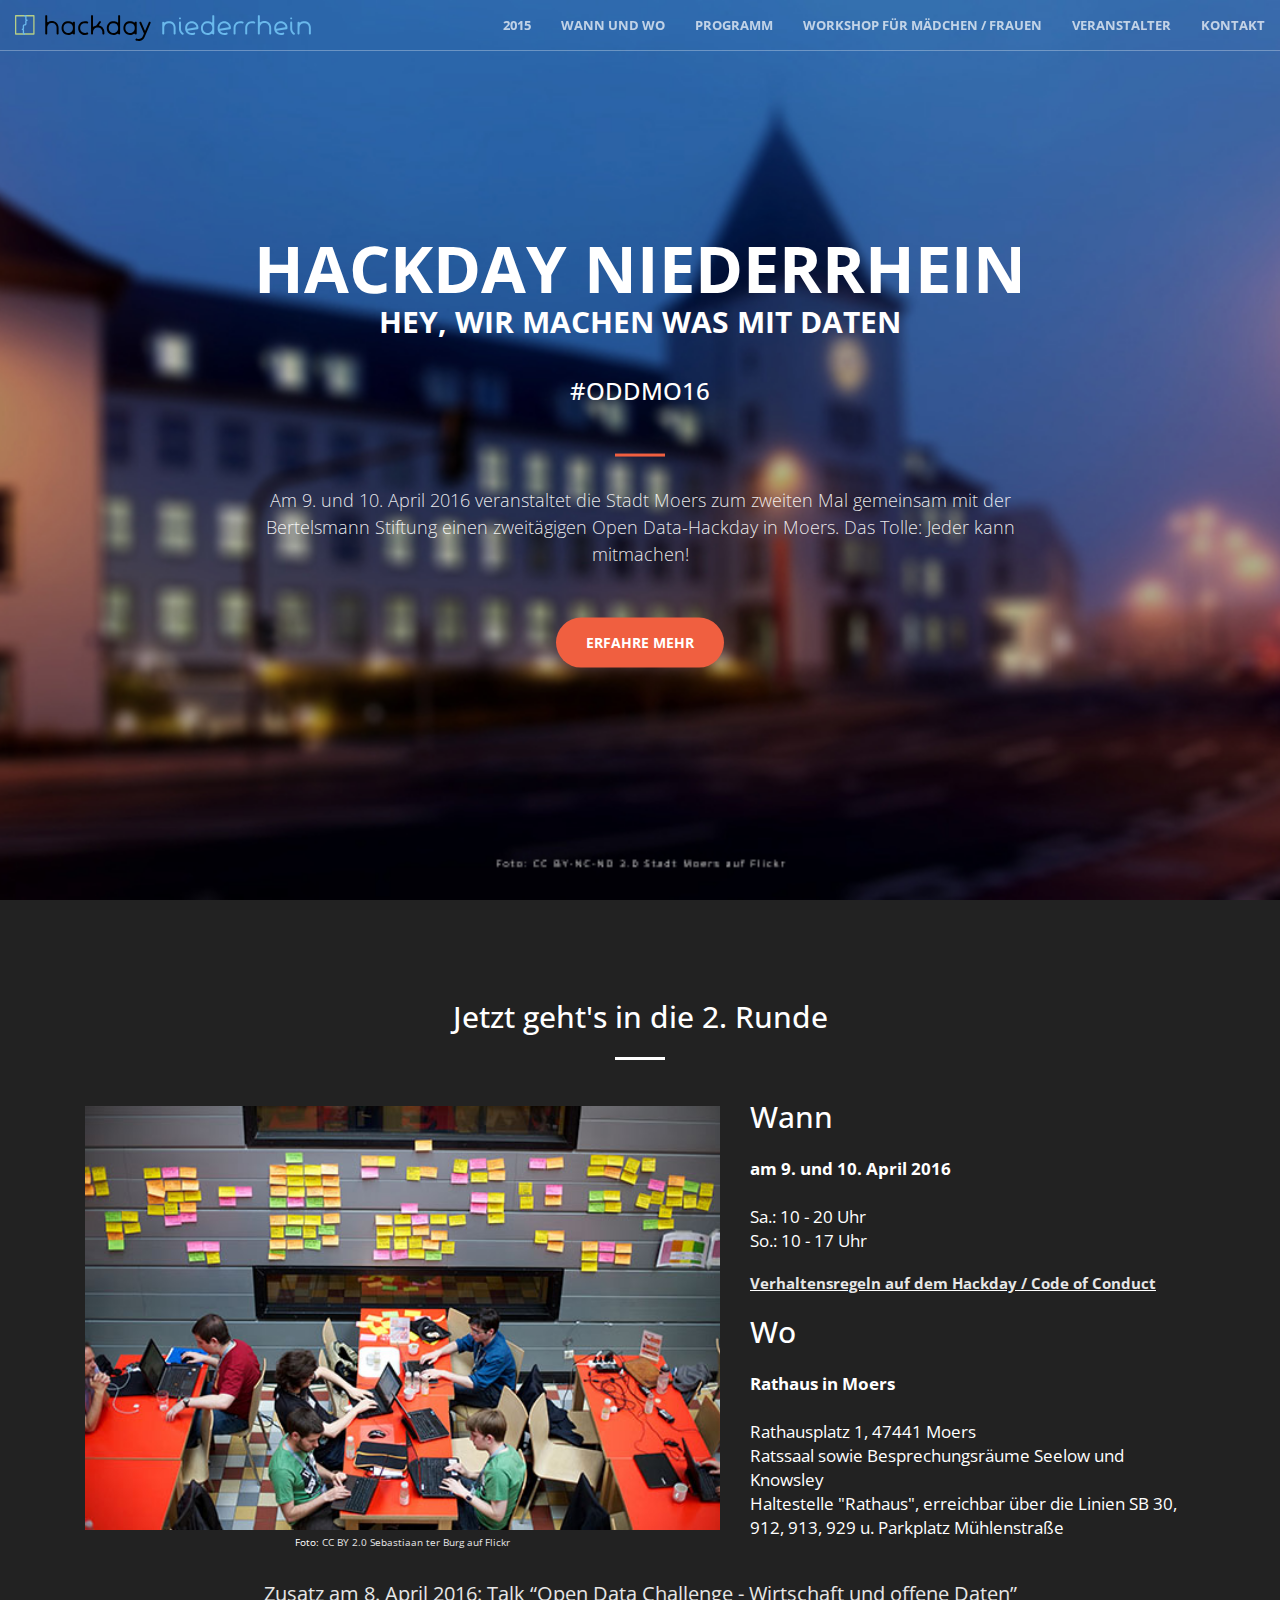
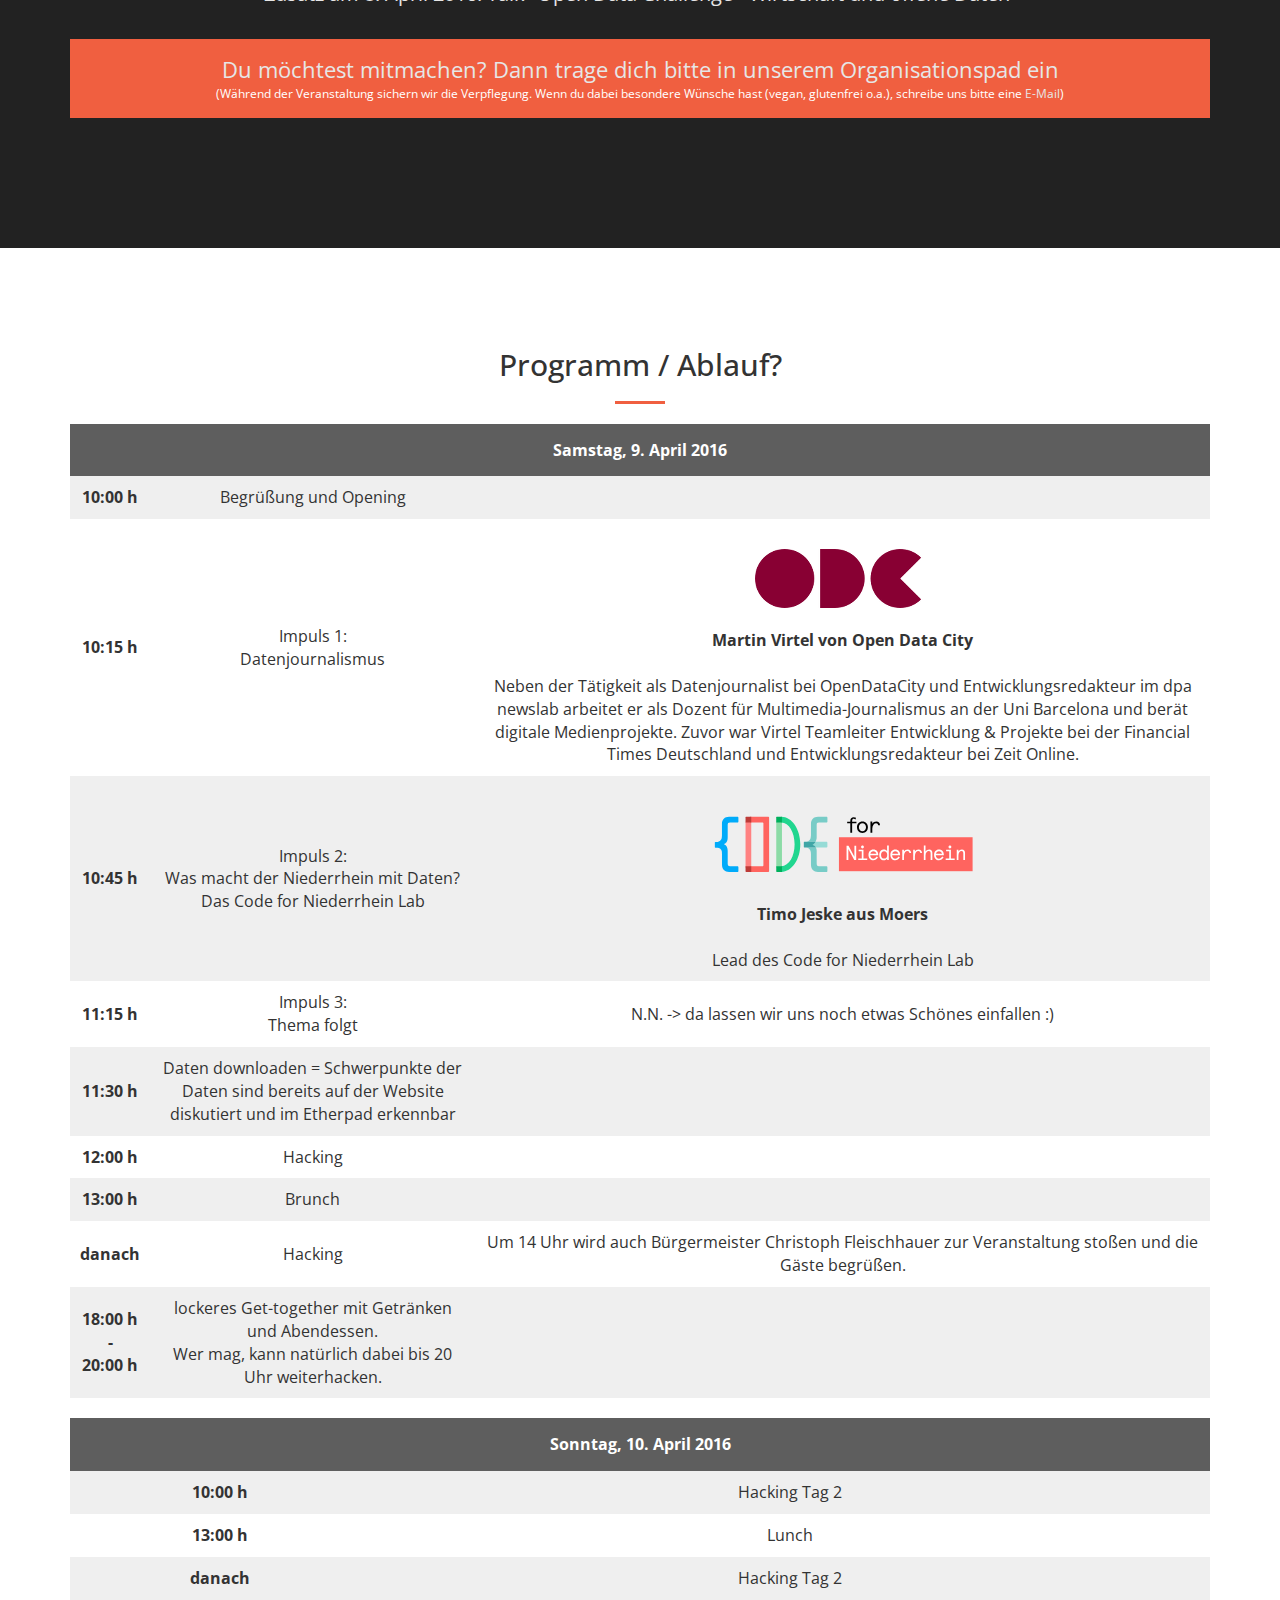
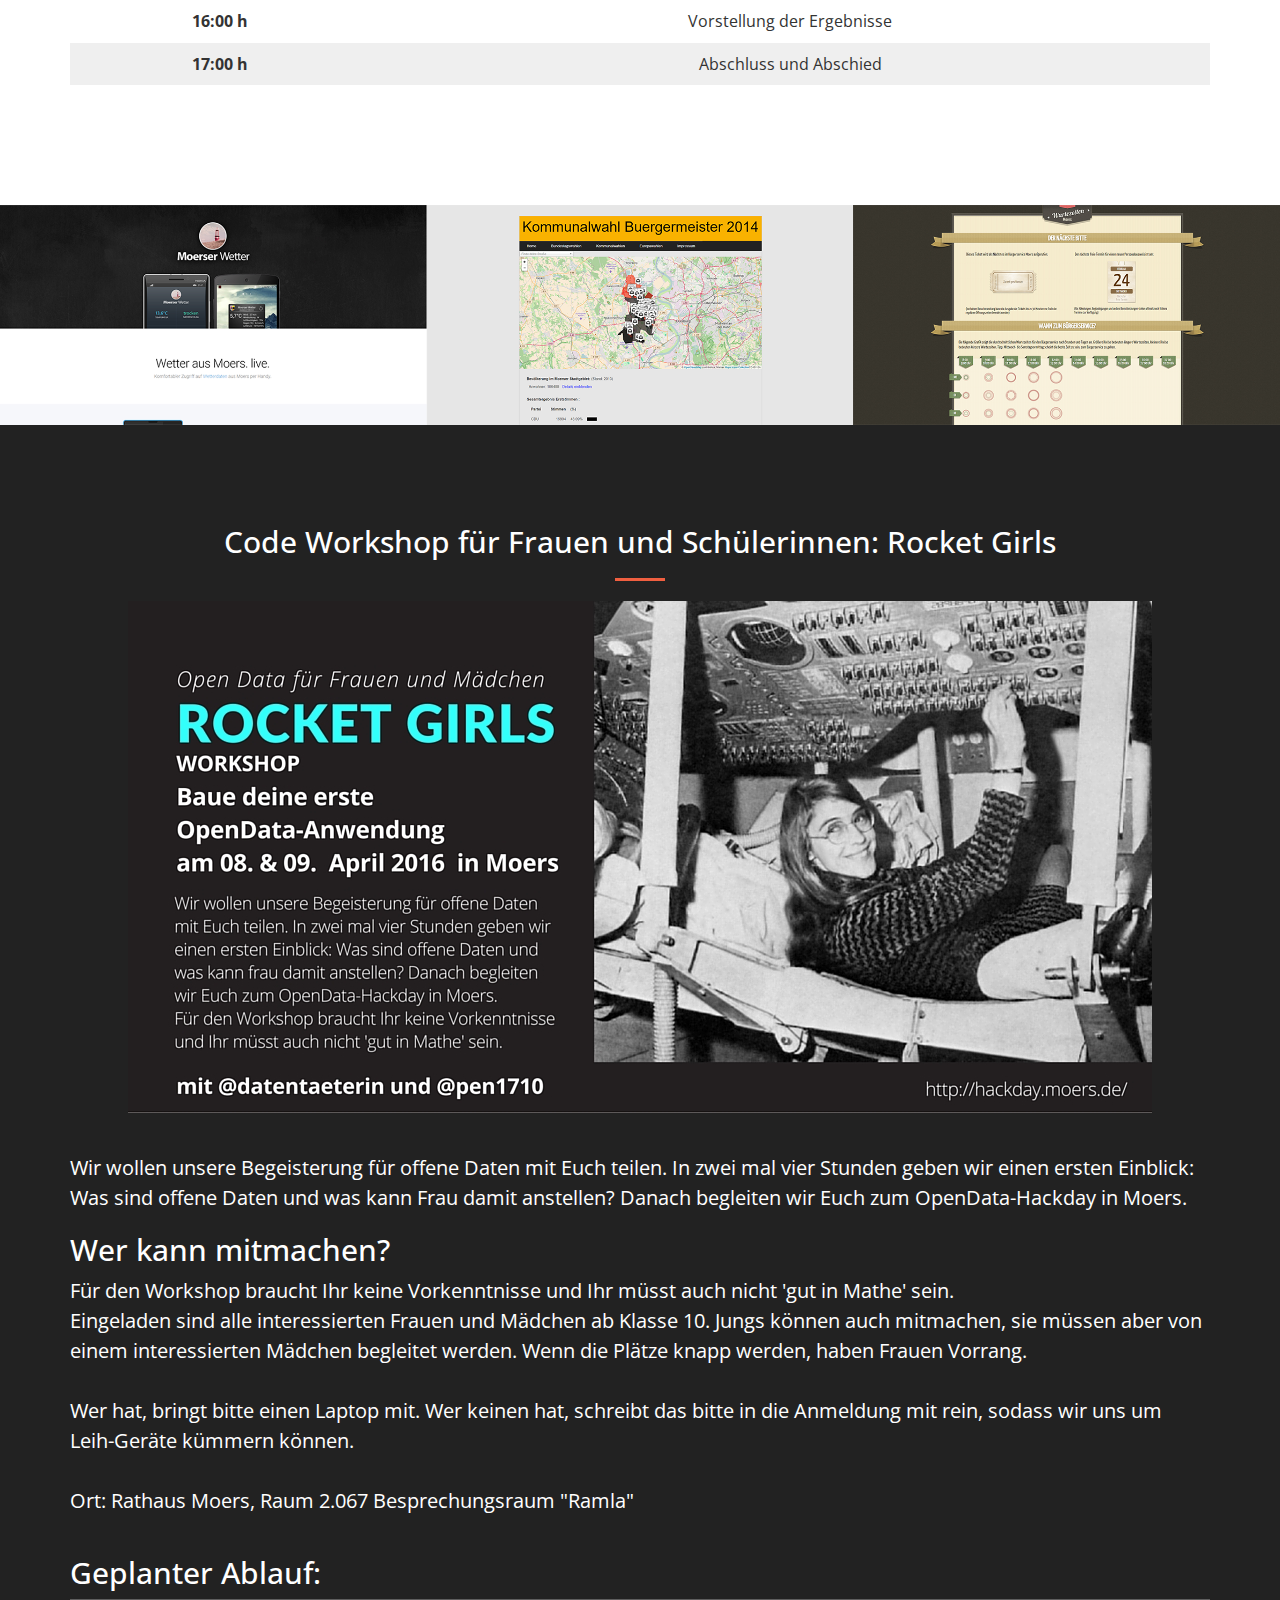
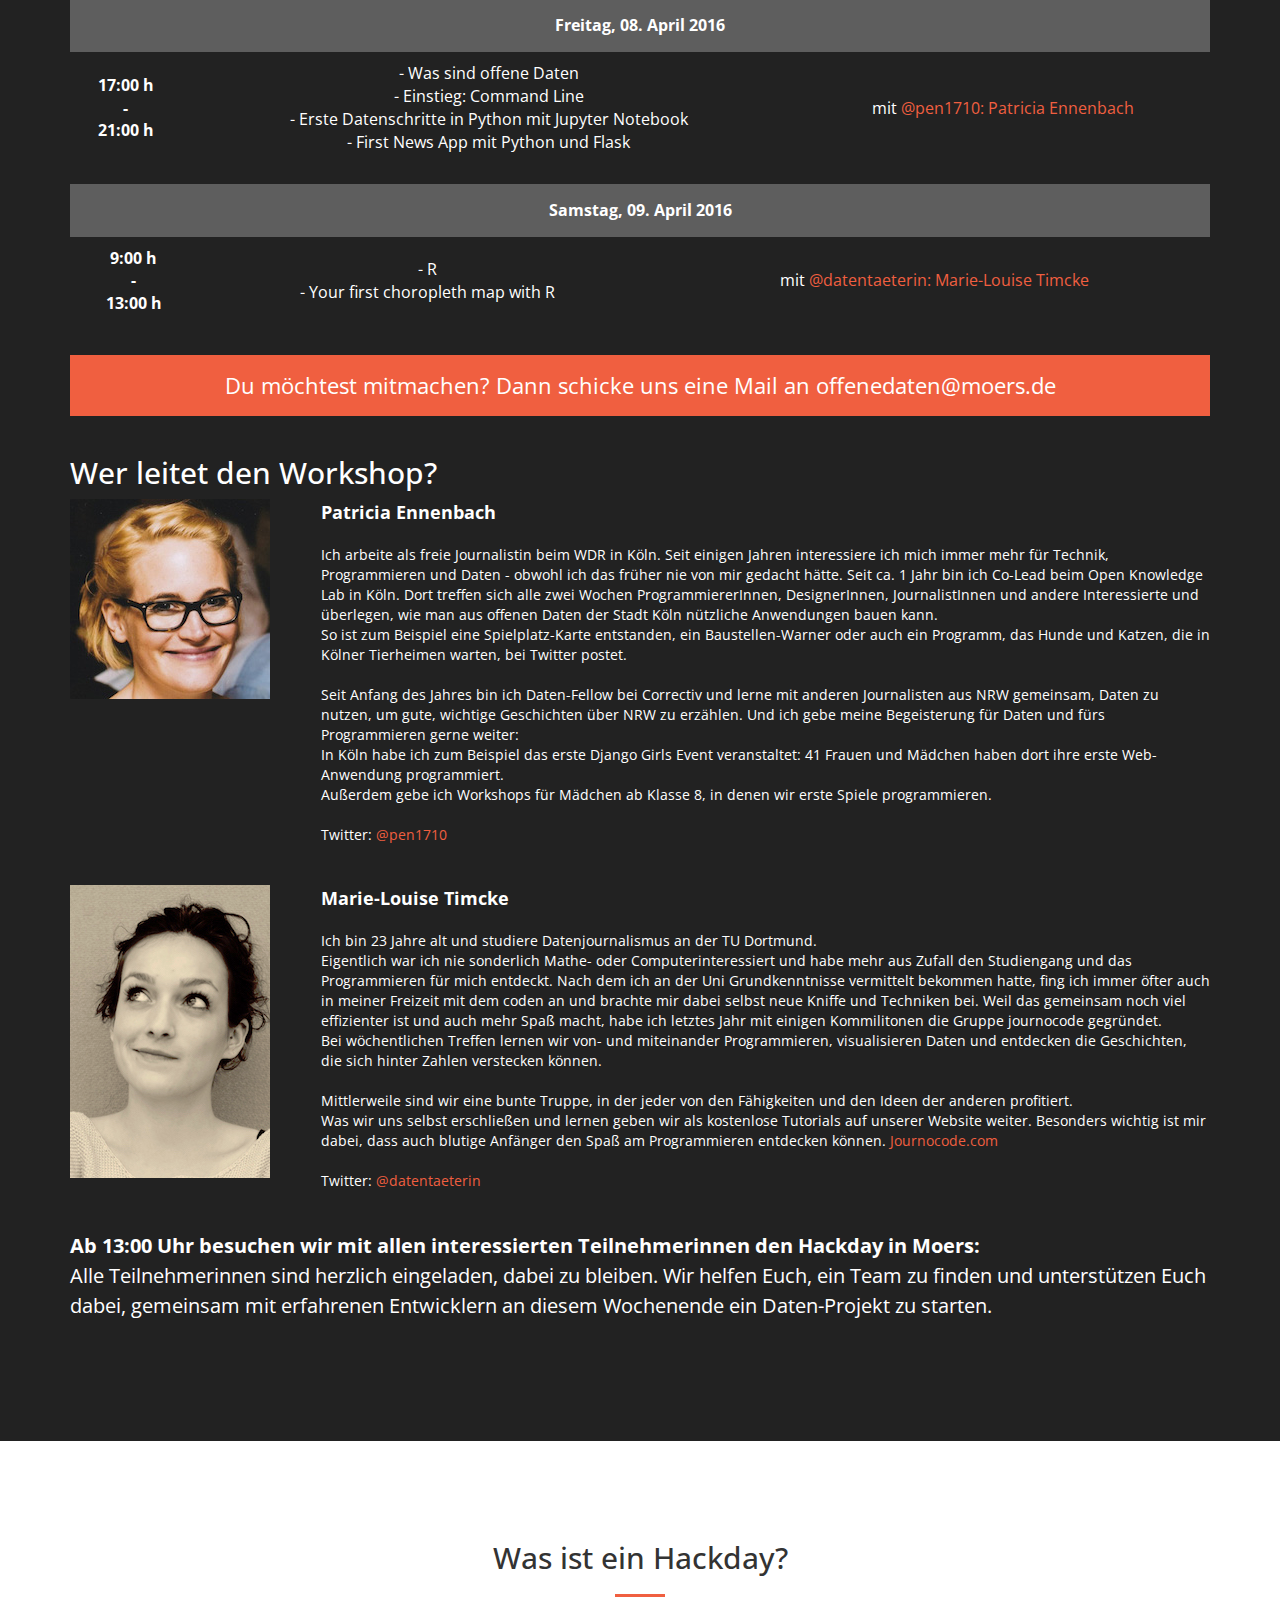
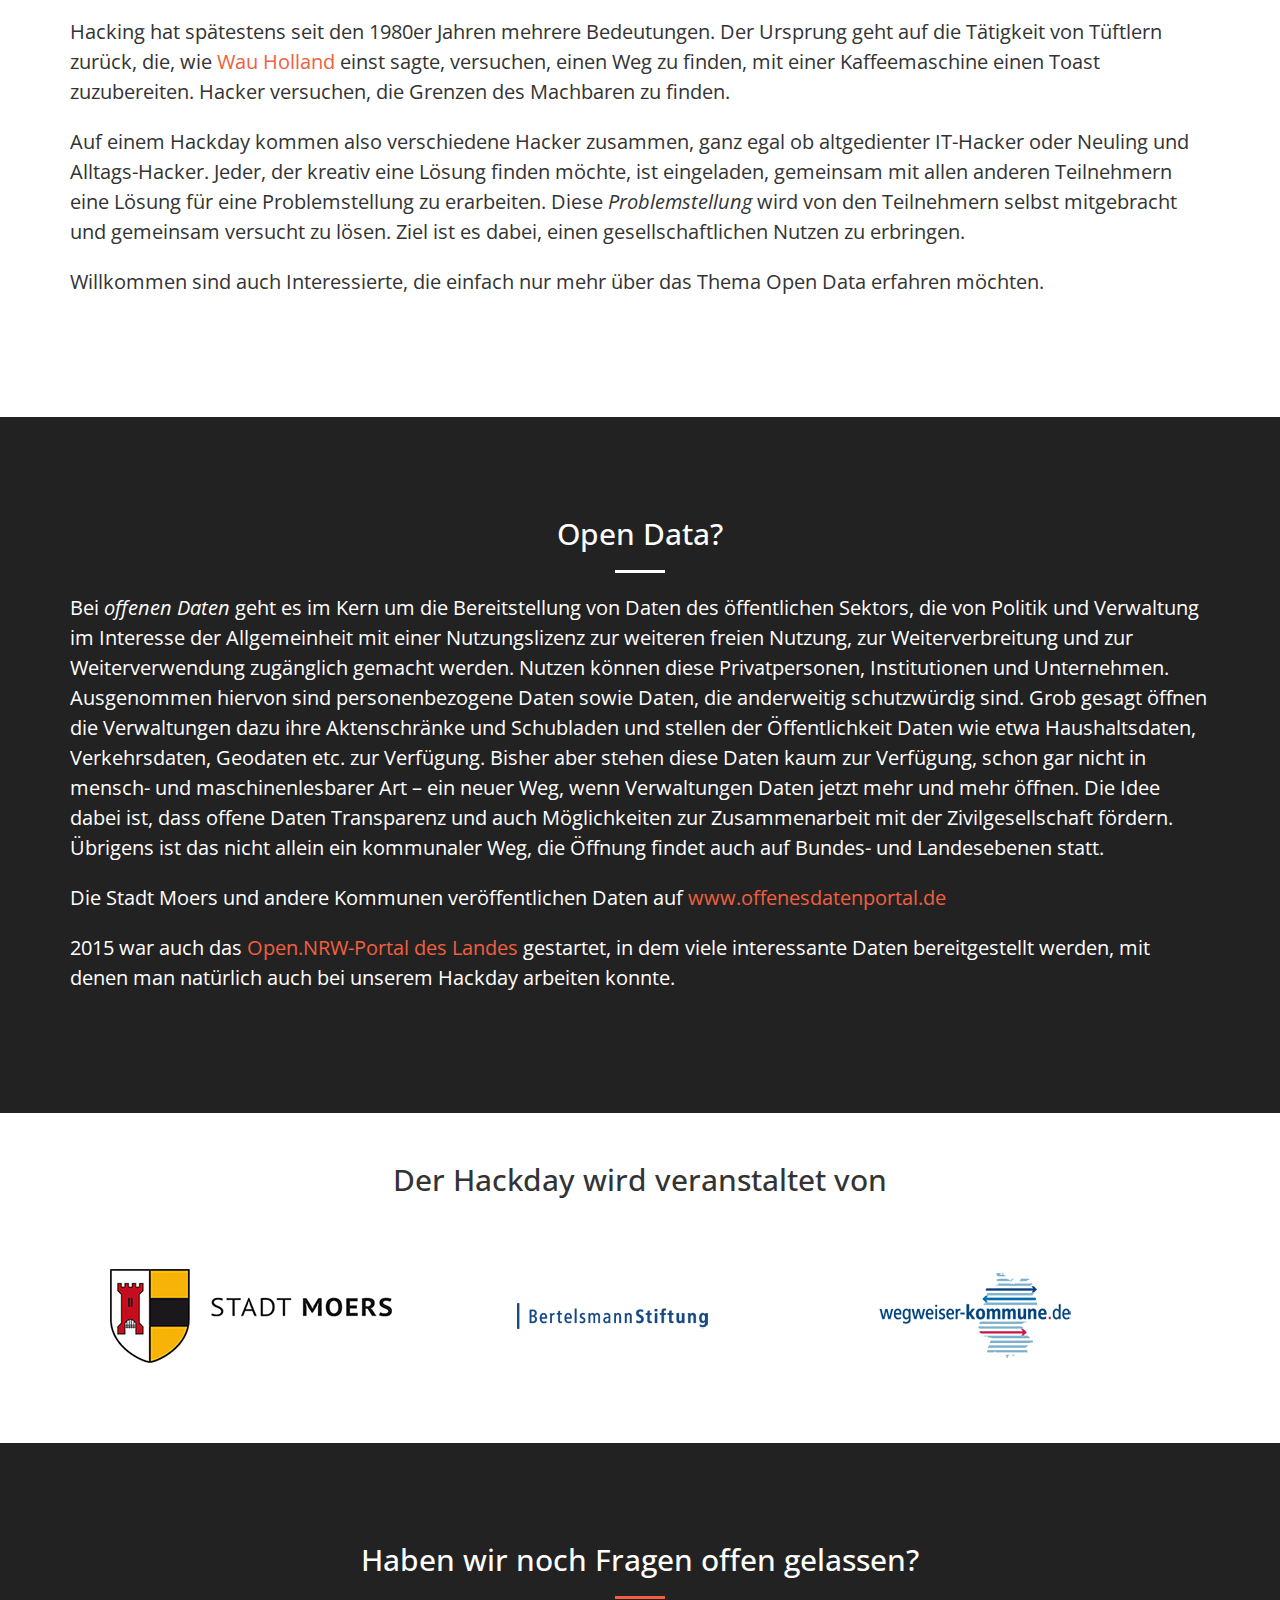
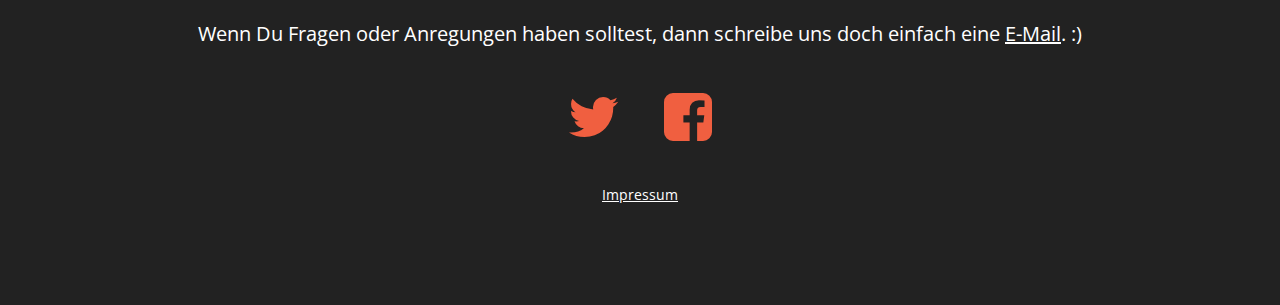
==== commit a96e5eb4: "add et_pagename to sites" ====
--- a/index.html
+++ b/index.html
@@ -114,16 +114,18 @@
                     <div class="col-lg-5">
                         <h2>Wann</h2>
                         <div class="meeting-info">
-                            <strong>am 9. und 10. April 2016</strong><br />
+                            <strong>am 9. und 10. April 2016</strong><br /><br />
                             Sa.: 10 - 20 Uhr<br />
                             So.: 10 - 17 Uhr<br />
                         </div>
-                        <div class="bg-primary stoerer" style="font-size: 1.1em;" id="coc">
+                        <br />
+                        <span style="font-size: 1.1em; font-weight: bold; text-decoration: underline;">
                             <a href="coc.html" target="_blank">Verhaltensregeln auf dem Hackday / Code of Conduct</a>
-                        </div>
+                        </span>
+                        <br />
                         <h2>Wo</h2>
                         <div class="meeting-info">
-                            <strong>Rathaus in Moers</strong><br />
+                            <strong>Rathaus in Moers</strong><br /><br />
                             Rathausplatz 1, 47441 Moers<br />
                             Ratssaal sowie Besprechungsräume Seelow und Knowsley<br />
                             Haltestelle "Rathaus", erreichbar über die Linien SB 30, 912, 913, 929 u. Parkplatz Mühlenstraße
@@ -636,8 +638,8 @@
 
 	<!-- etracker PARAMETER 3.0 -->
 	<script type="text/javascript">
-			var et_pagename     = "";
-									var et_areas        = "Hackday";
+			var et_pagename     = "Startseite";
+            var et_areas        = "Hackday";
 	</script>
 	<!-- etracker PARAMETER END -->
 
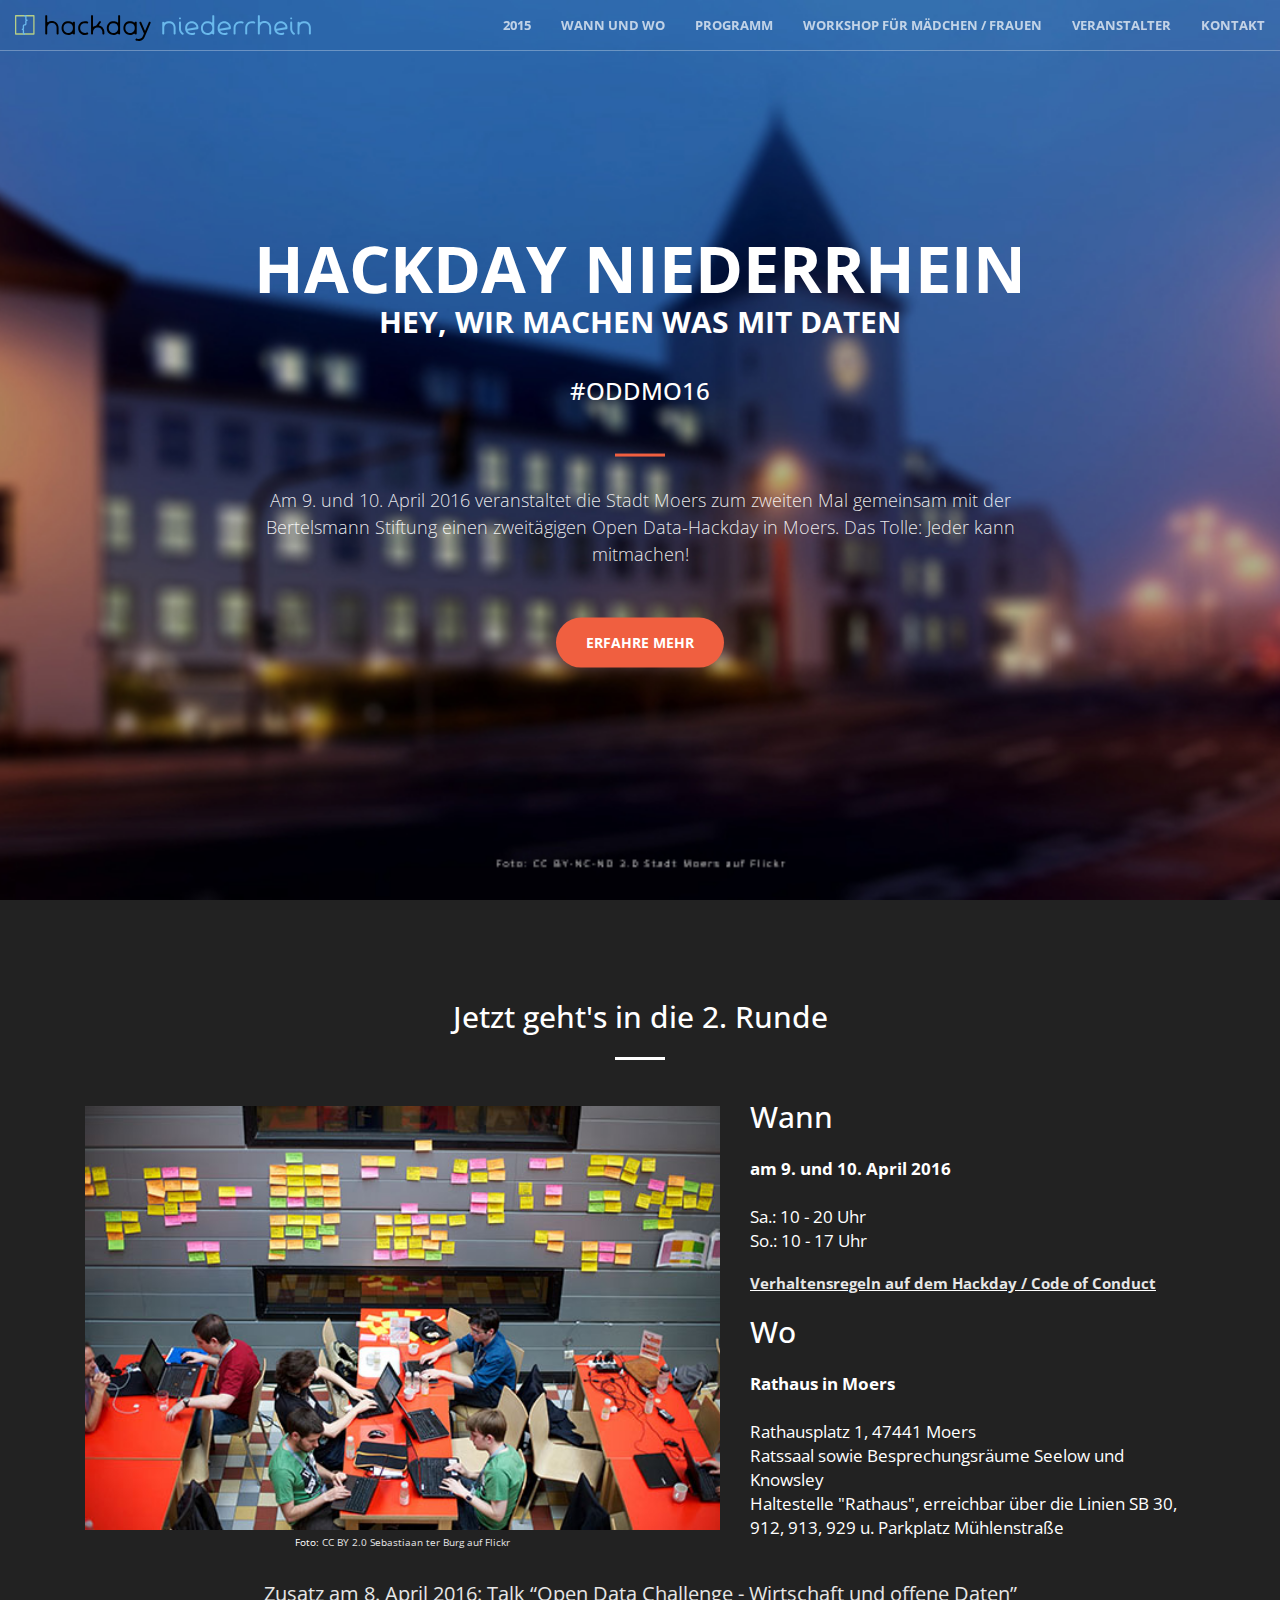
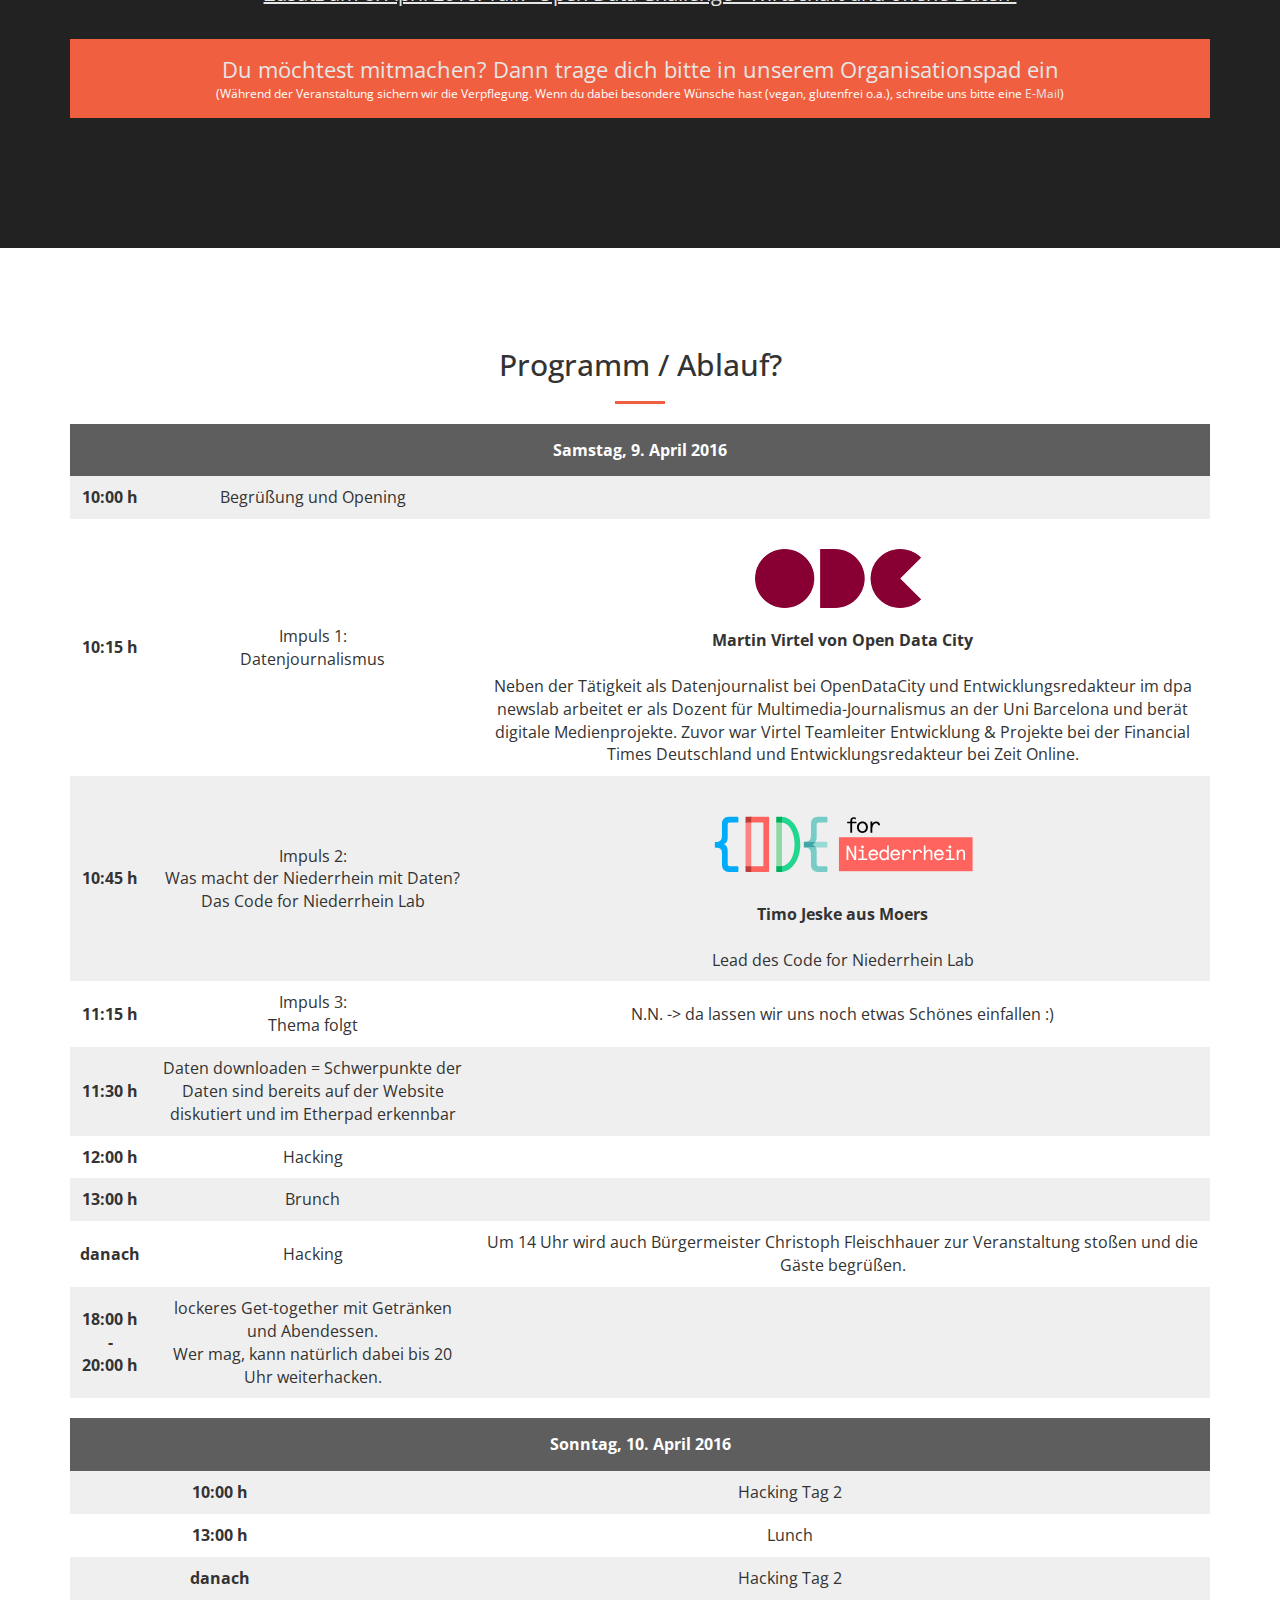
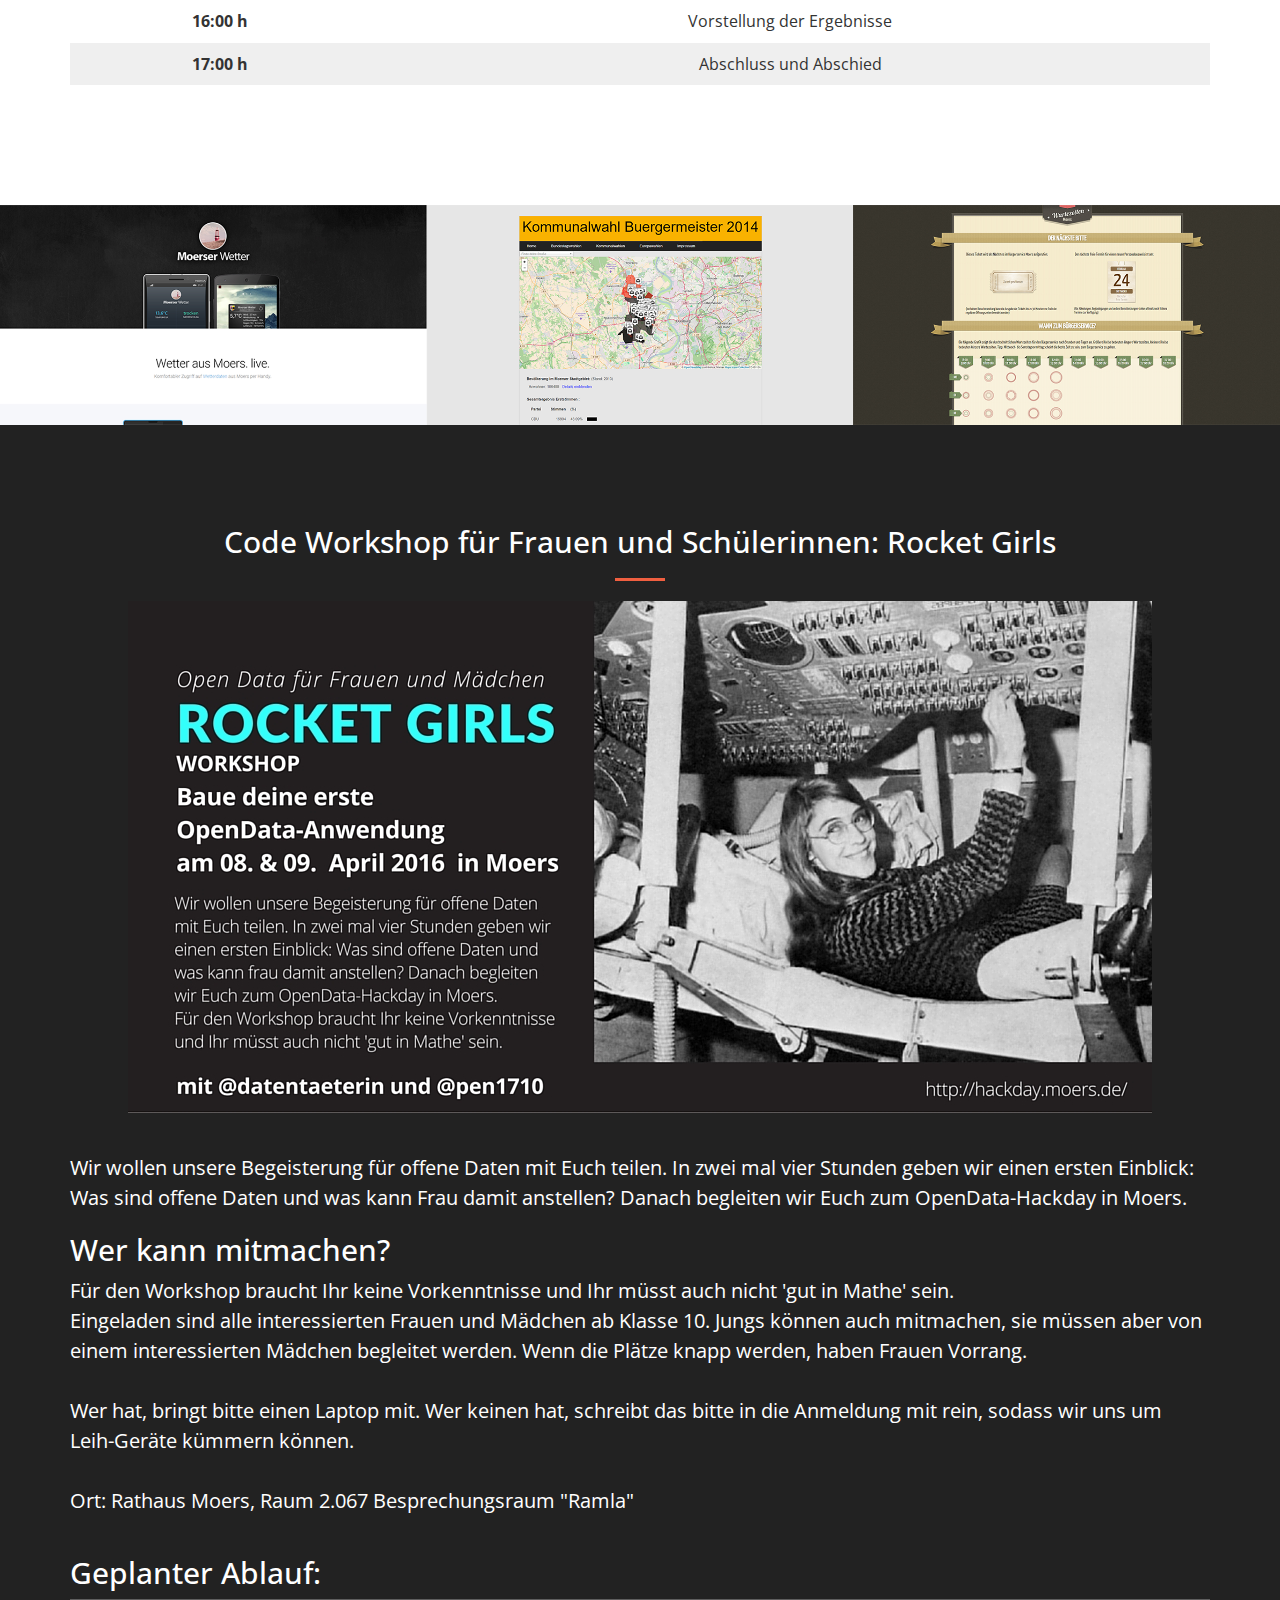
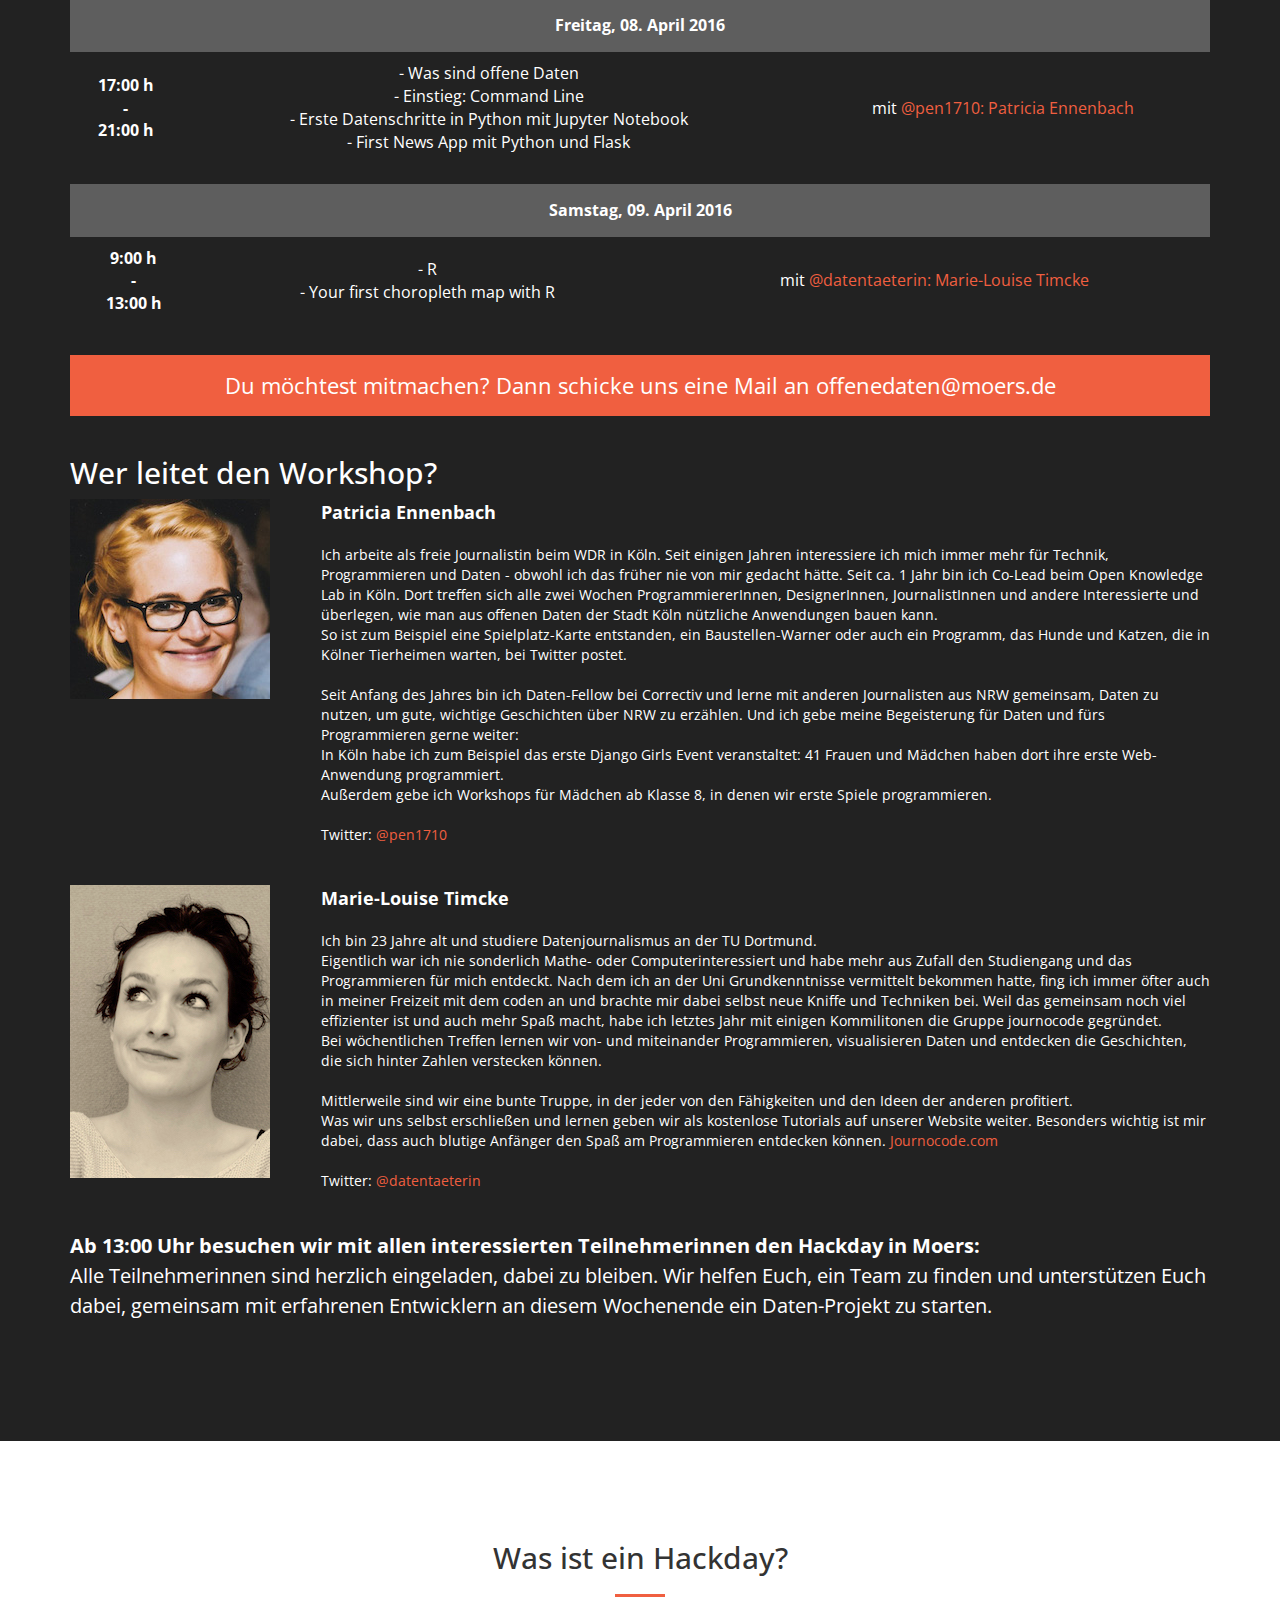
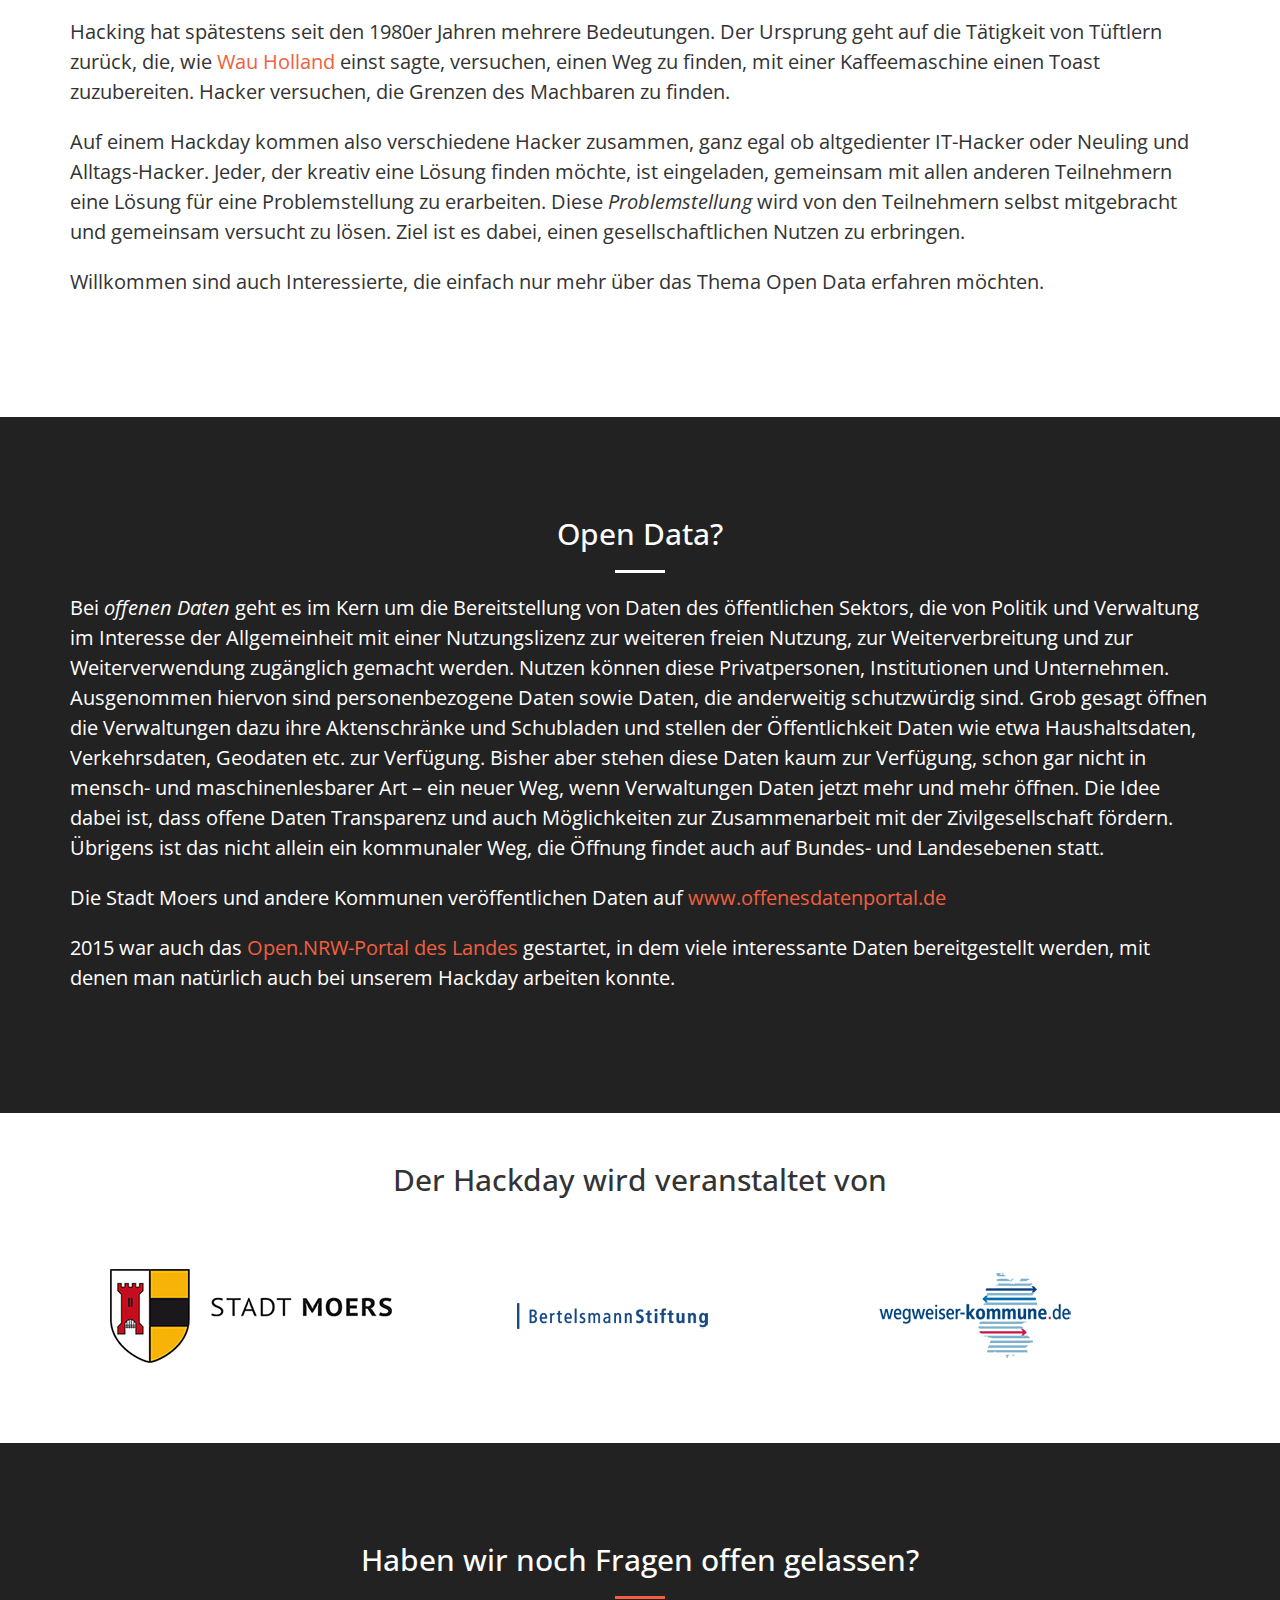
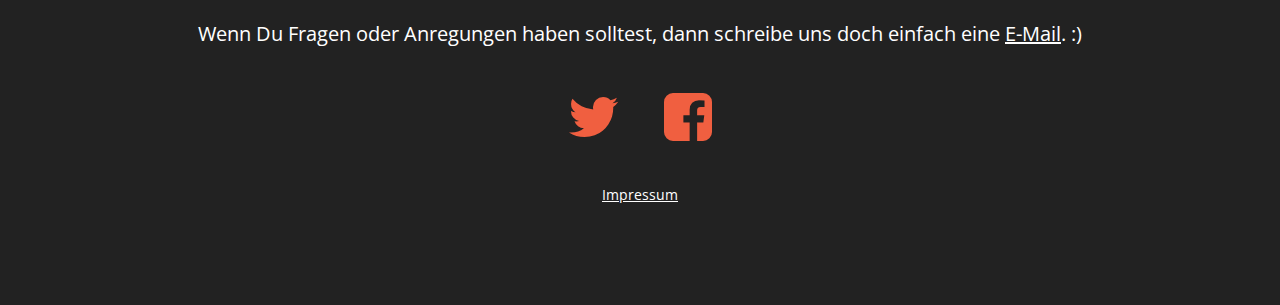
==== commit 35e53af3: "underline text" ====
--- a/index.html
+++ b/index.html
@@ -133,7 +133,7 @@
                     </div>
                     <div class="clear"></div>
                     <div class="talk-odd">
-                        <p><a href="https://www.moers.de/de/veranstaltungen/talk-open-data-challenge-wirtschaft-und-offene-daten/" target="_blank">Zusatz am 8. April 2016: Talk “Open Data Challenge - Wirtschaft und offene Daten”</a></p>
+                        <p><a href="https://www.moers.de/de/veranstaltungen/talk-open-data-challenge-wirtschaft-und-offene-daten/" target="_blank" style="text-decoration: underline;">Zusatz am 8. April 2016: Talk “Open Data Challenge - Wirtschaft und offene Daten”</a></p>
                     </div>
                     <div class="bg-primary stoerer" id="mitmachen">
                         <a href="http://unserpad.de/p/Hackday_Moers" target="_blank">Du möchtest mitmachen? Dann trage dich bitte in unserem Organisationspad ein</a>
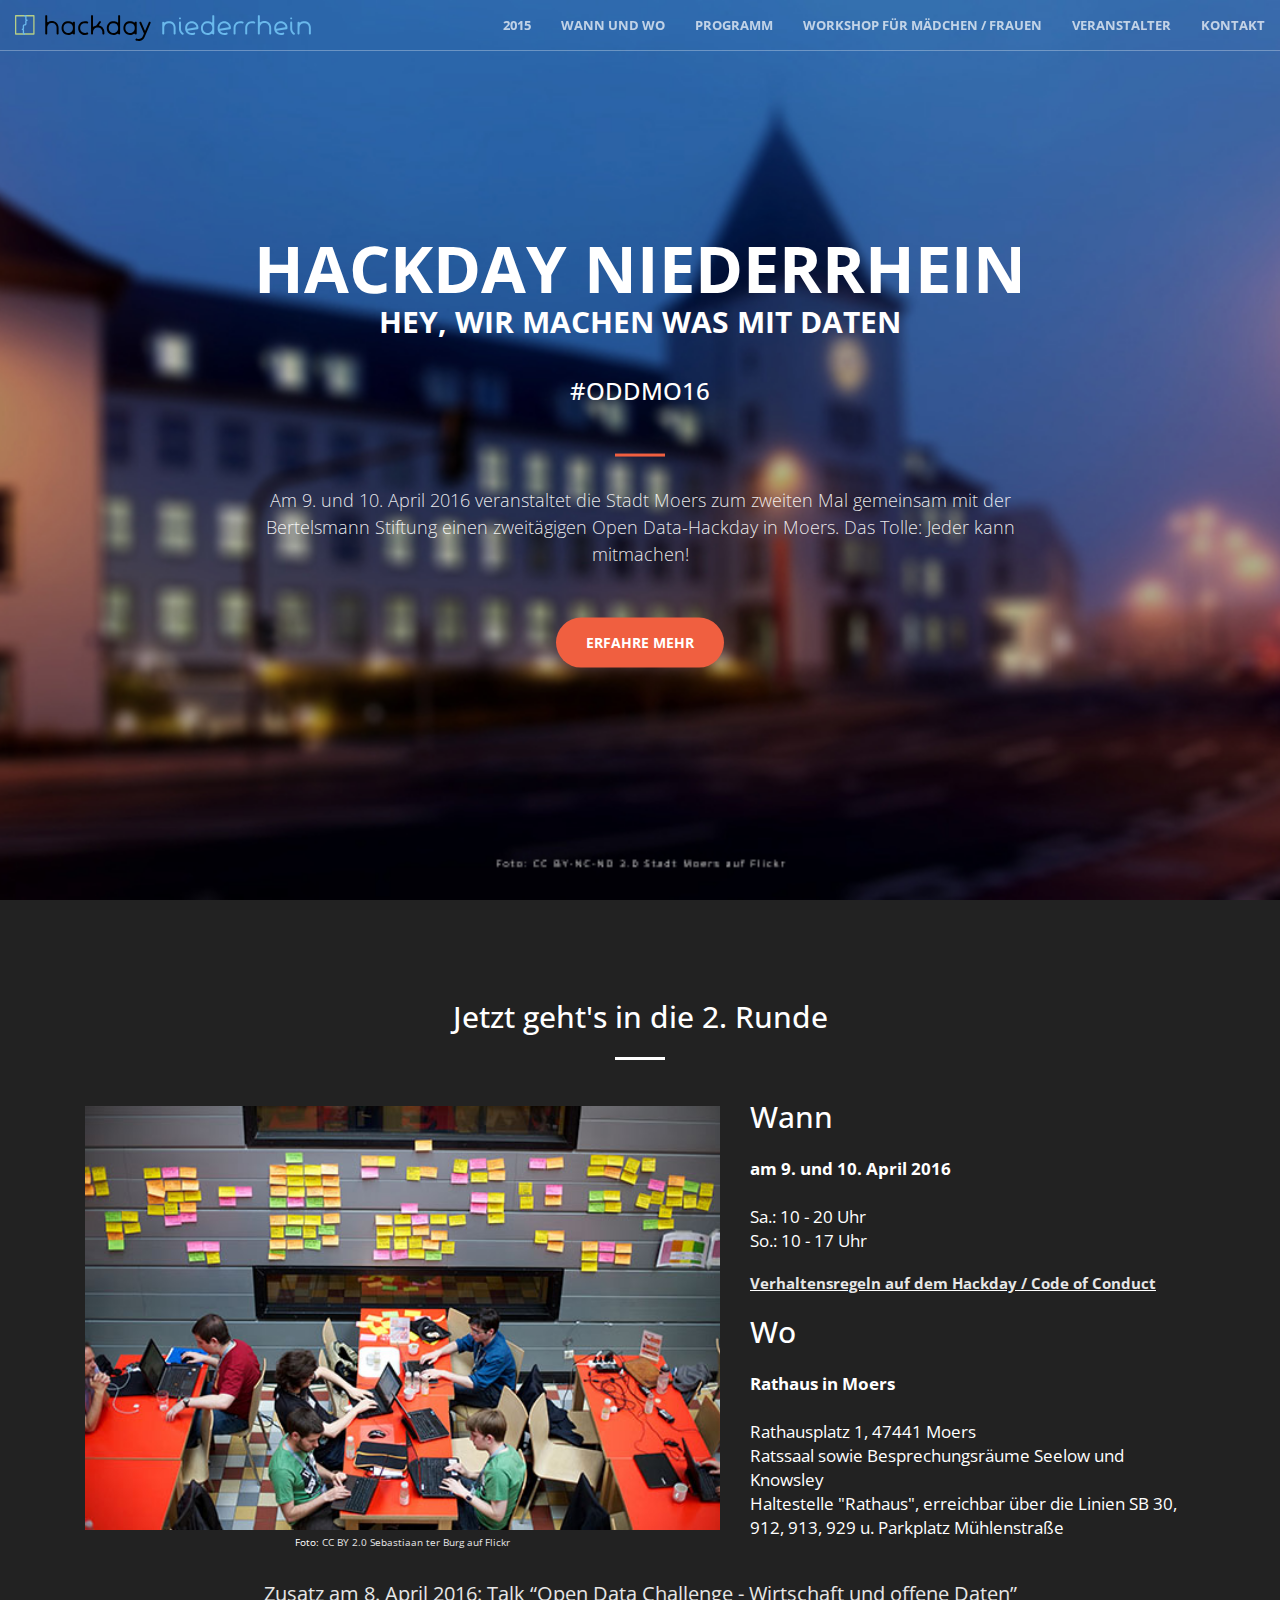
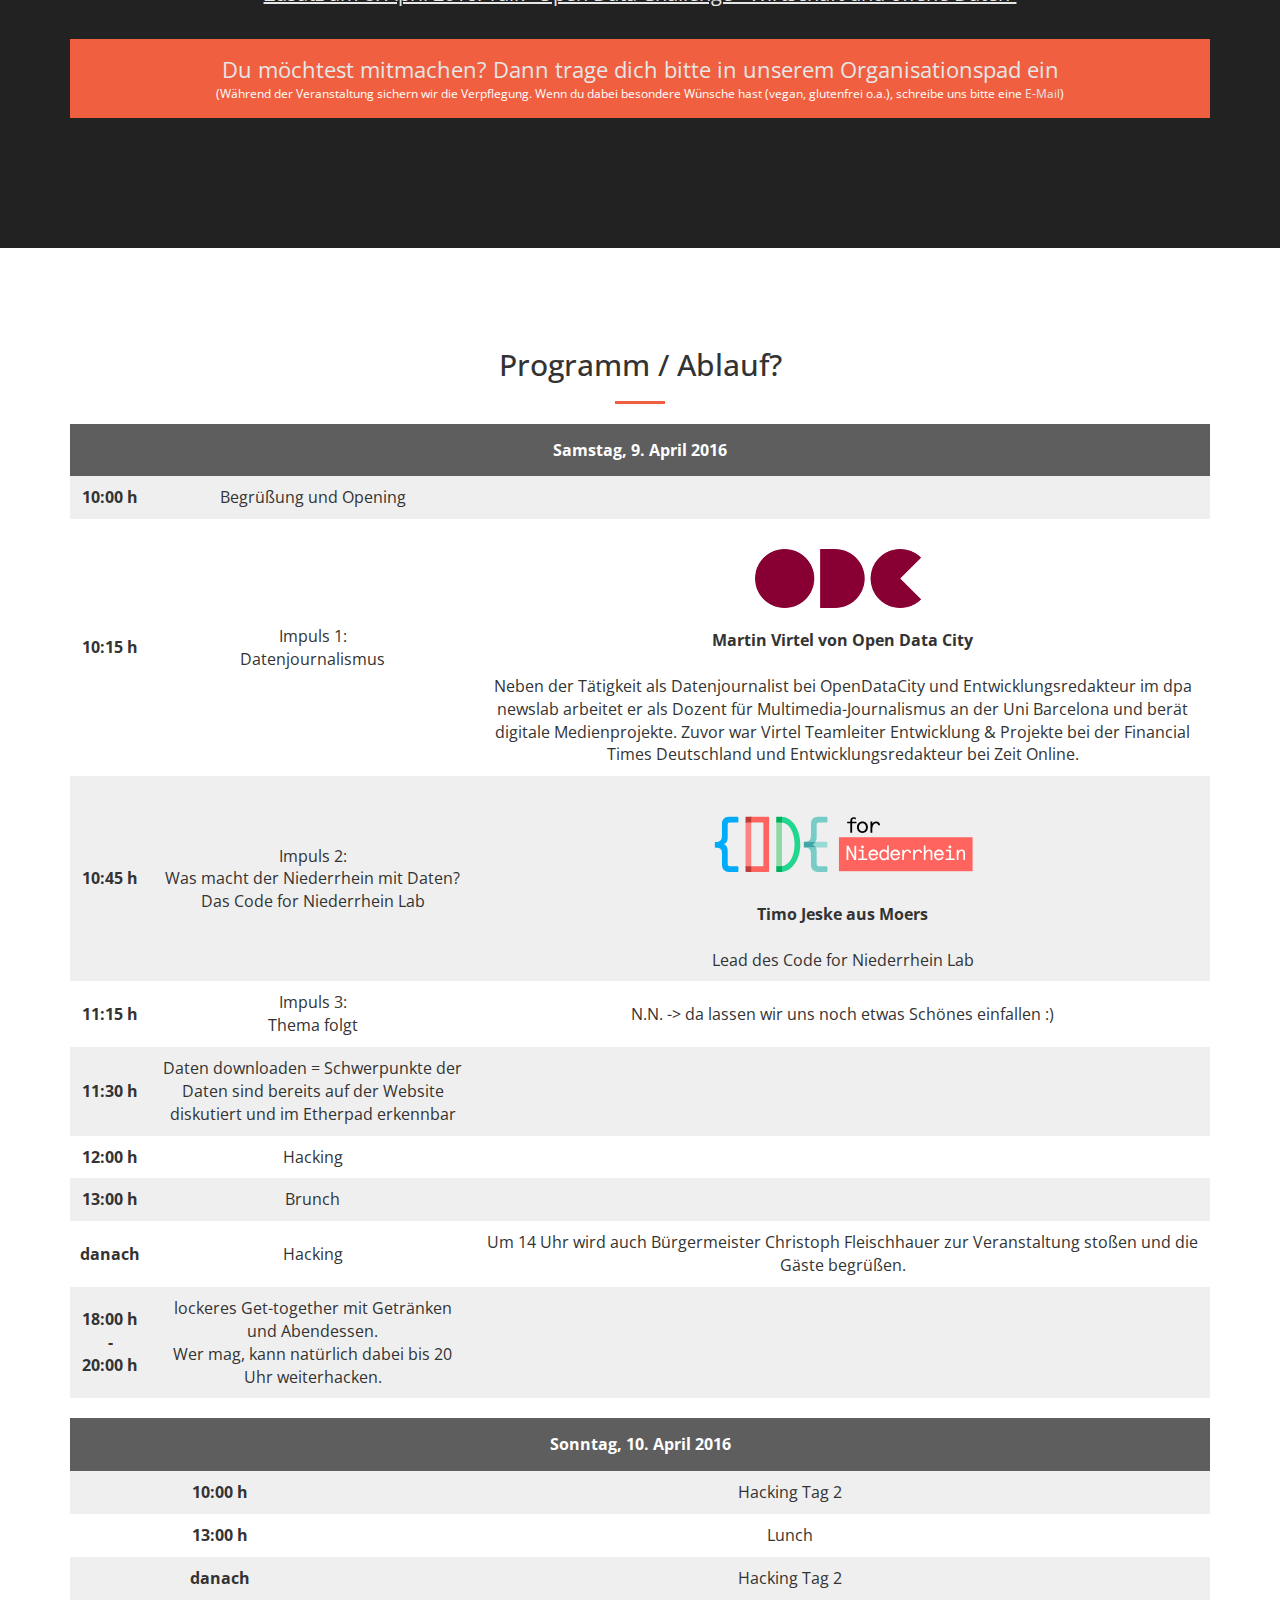
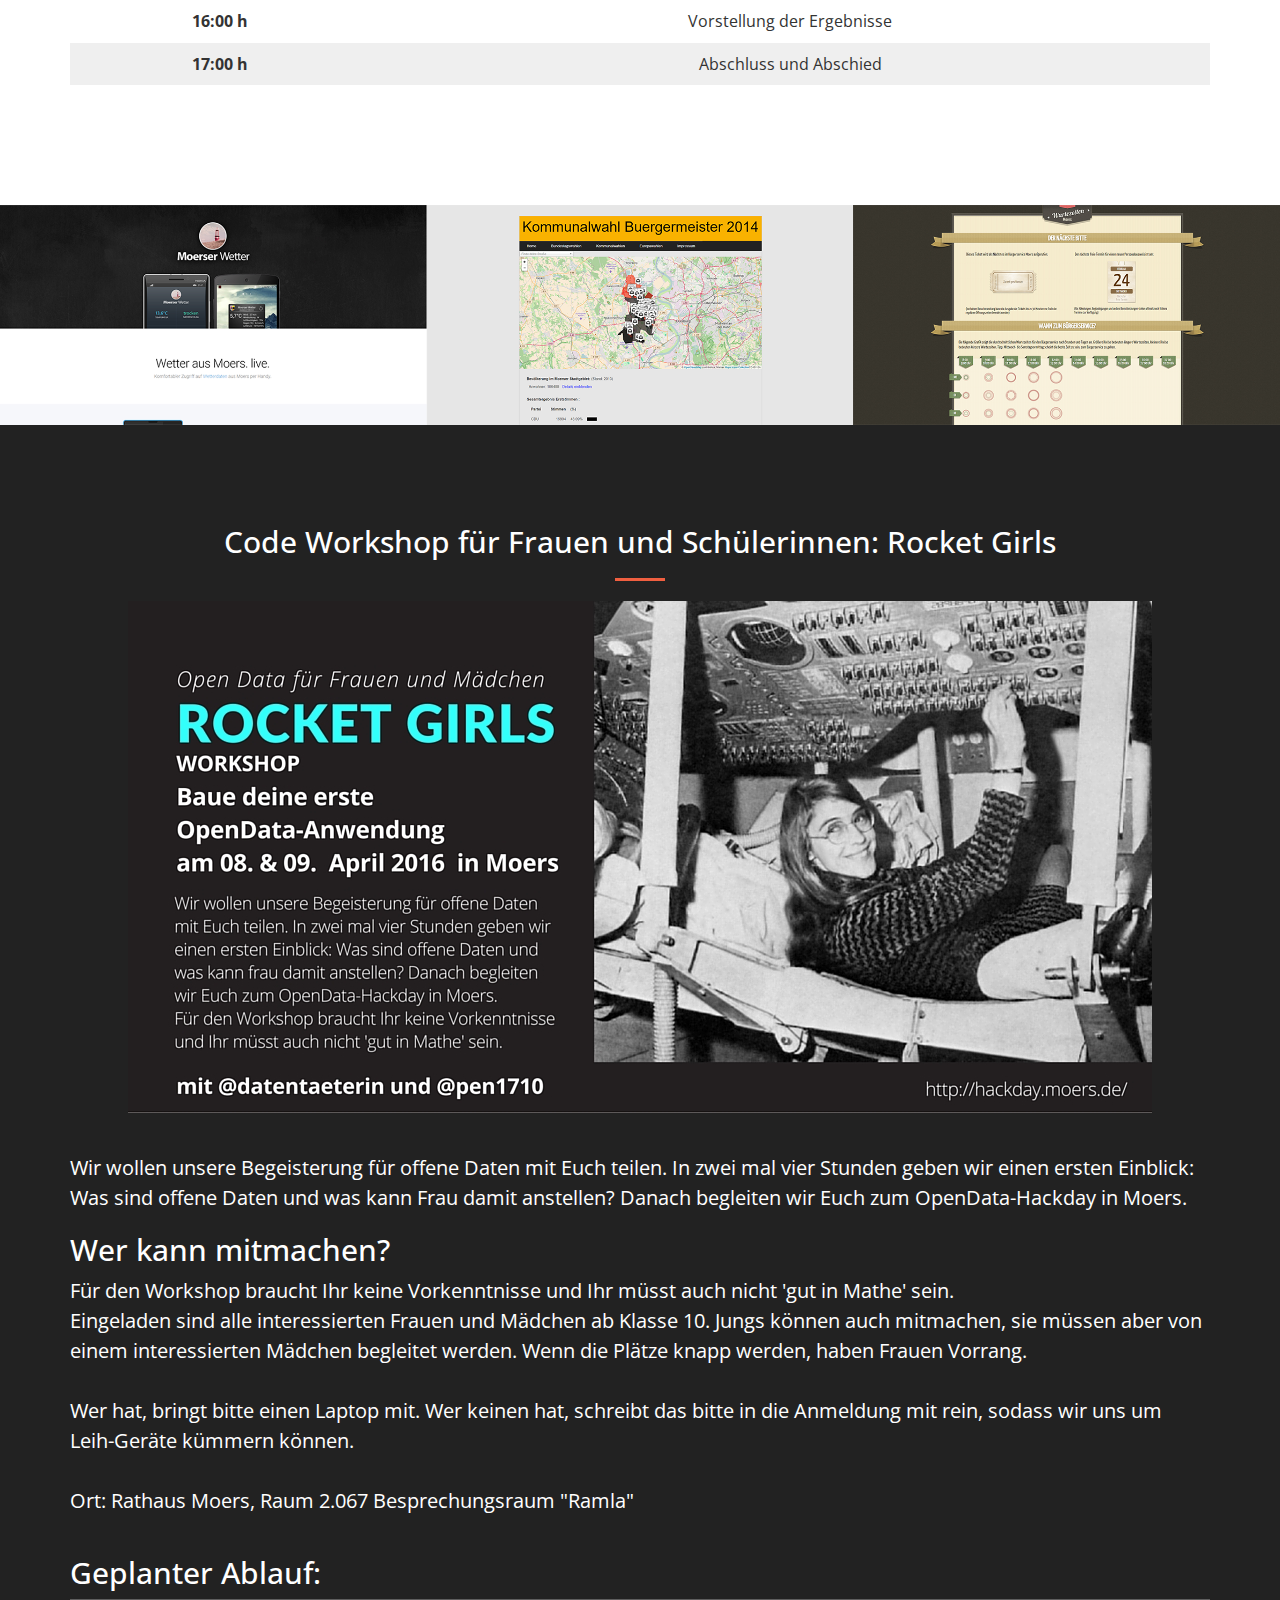
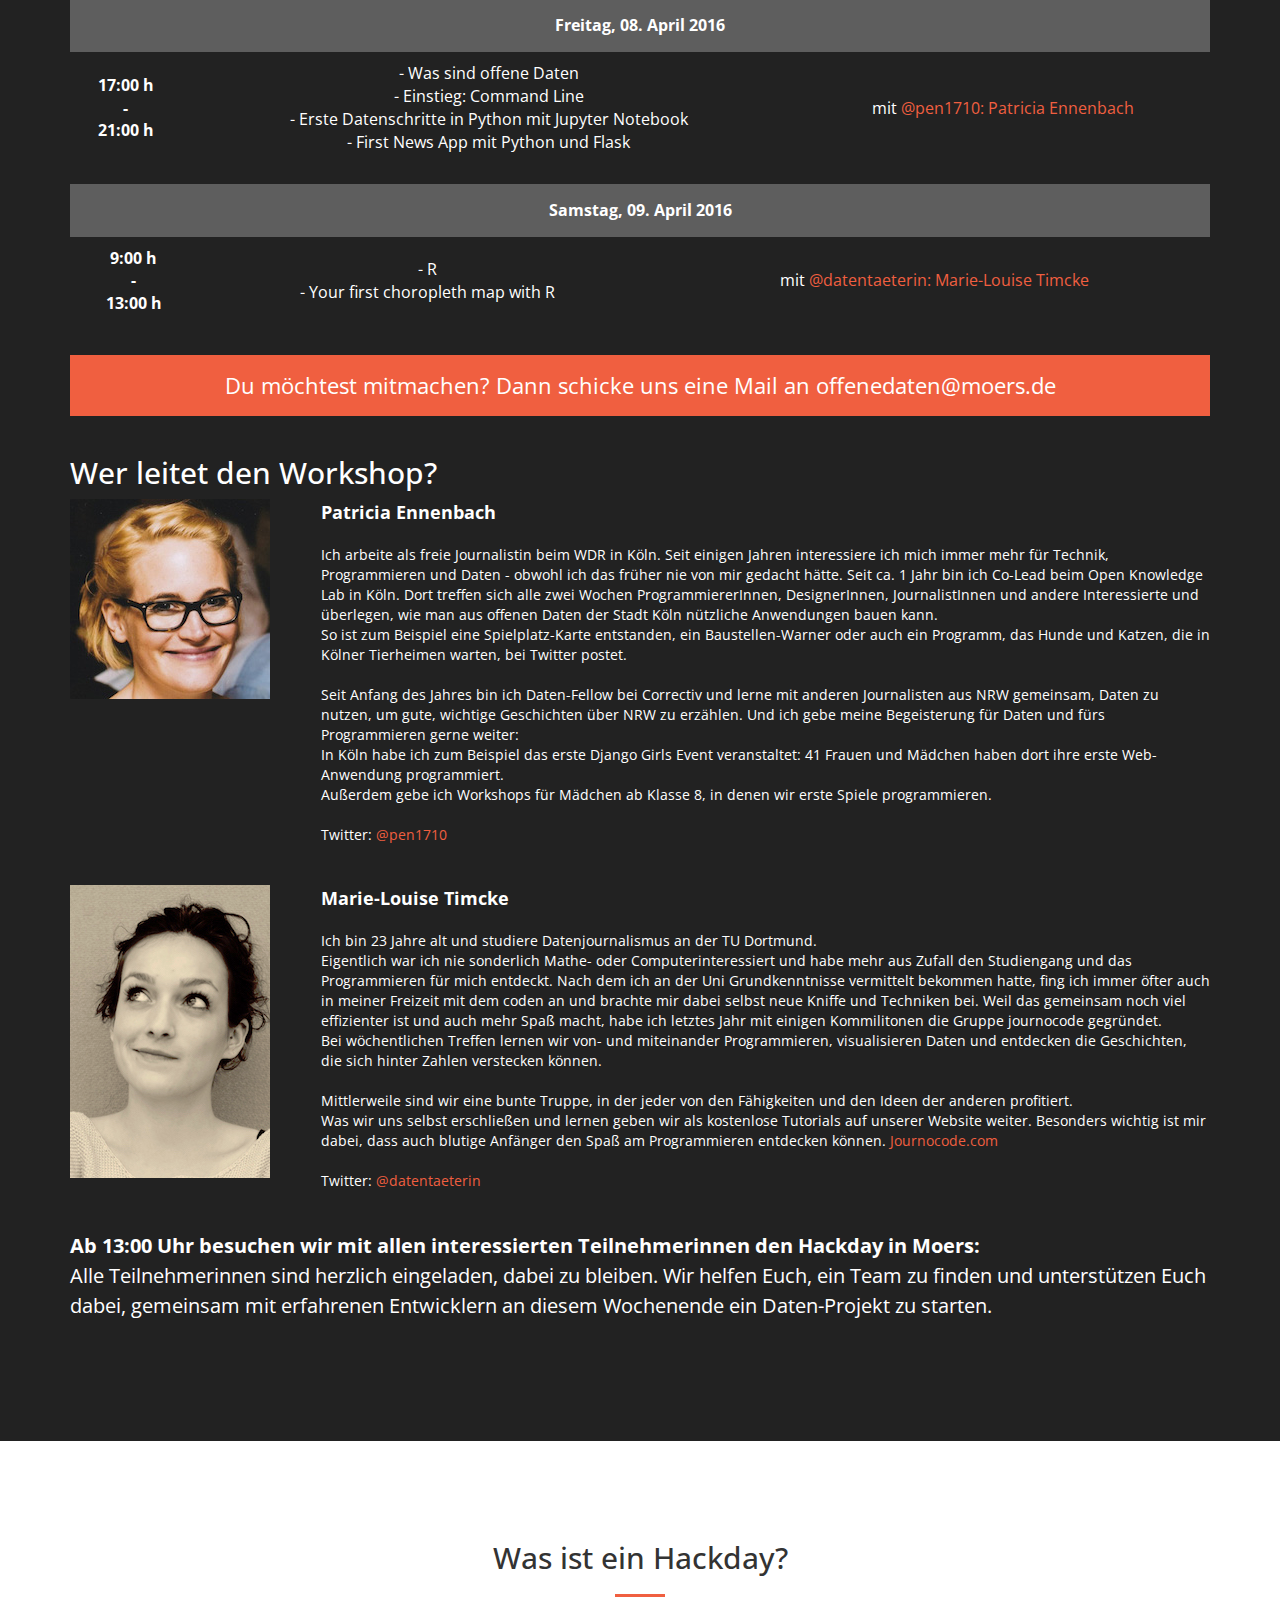
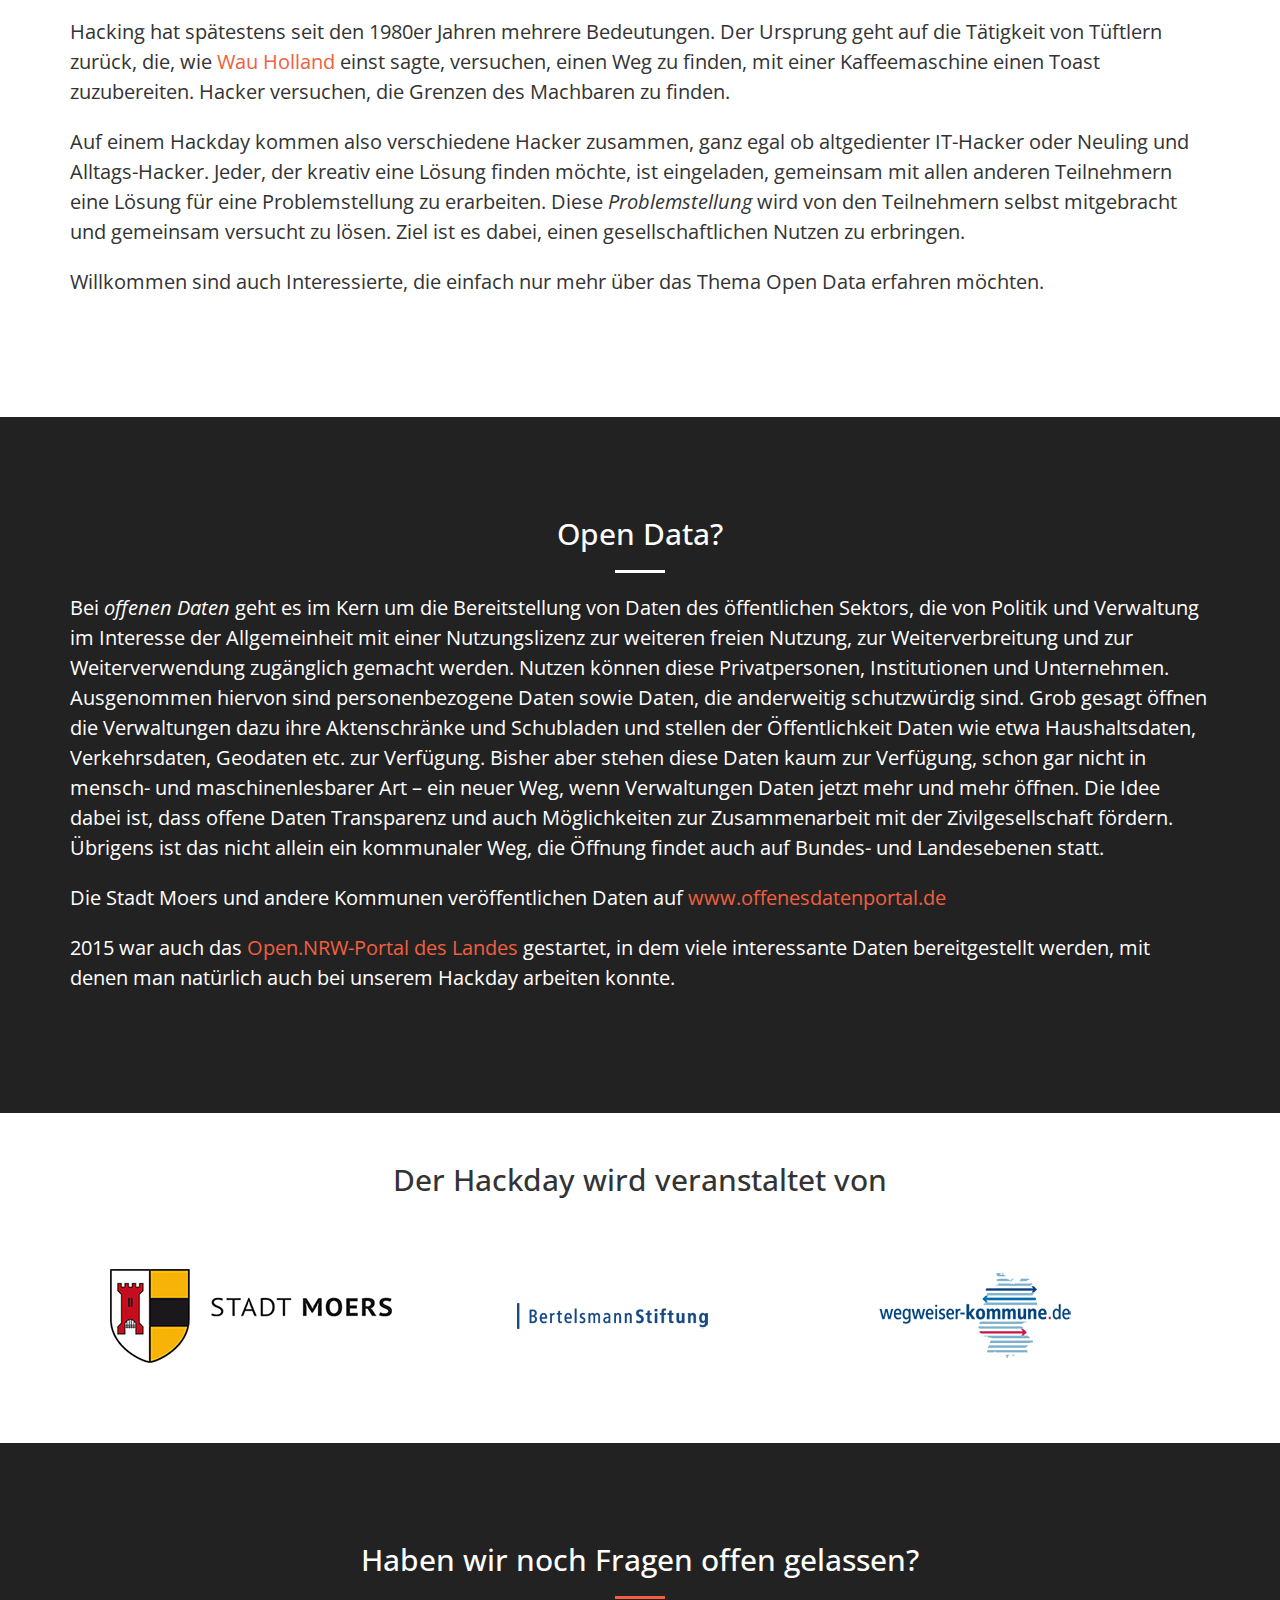
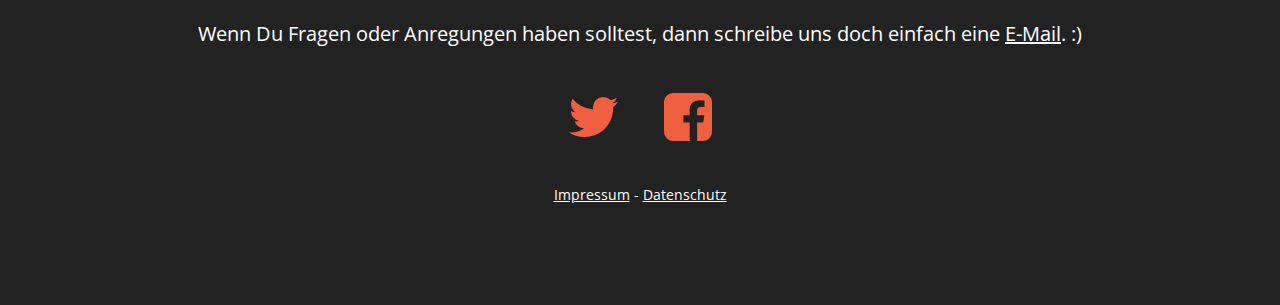
==== commit c84cc7aa: "add Datenschutzerklärung" ====
--- a/index.html
+++ b/index.html
@@ -613,7 +613,8 @@
                     <a href="https://de-de.facebook.com/stadtmoers" target="_blank"><i class="fa fa-facebook-square fa-4x"></i></a>
                 </div>
                 <div class="text-center impressum">
-                    <a class="link" href="https://www.moers.de/C12571D10045491B/html/24D2E130103FC447C12572C2003FC528?opendocument">Impressum</a>
+                    <a class="link" href="https://www.moers.de/C12571D10045491B/html/24D2E130103FC447C12572C2003FC528?opendocument">Impressum</a>  -
+                    <a class="link" href="datenschutz.html" target="_blank">Datenschutz</a>
                 </div>
             </div>
         </div>
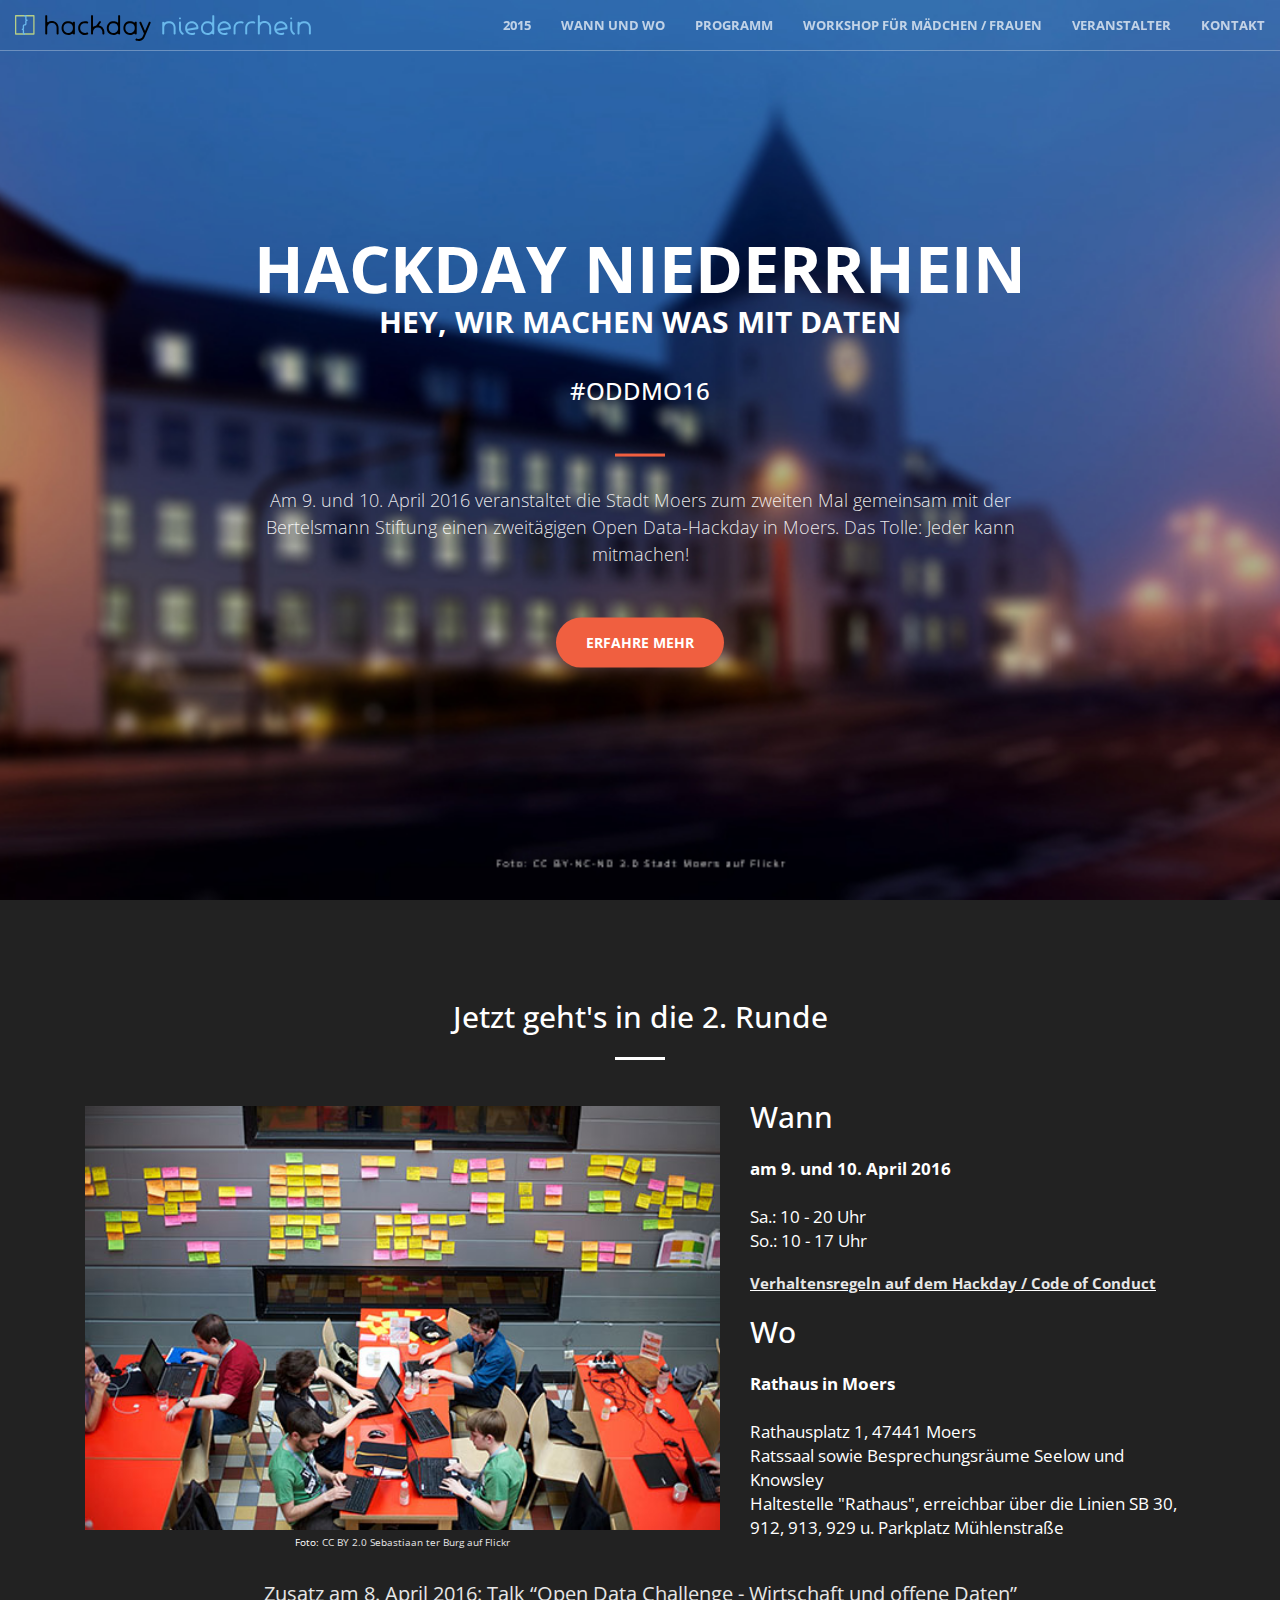
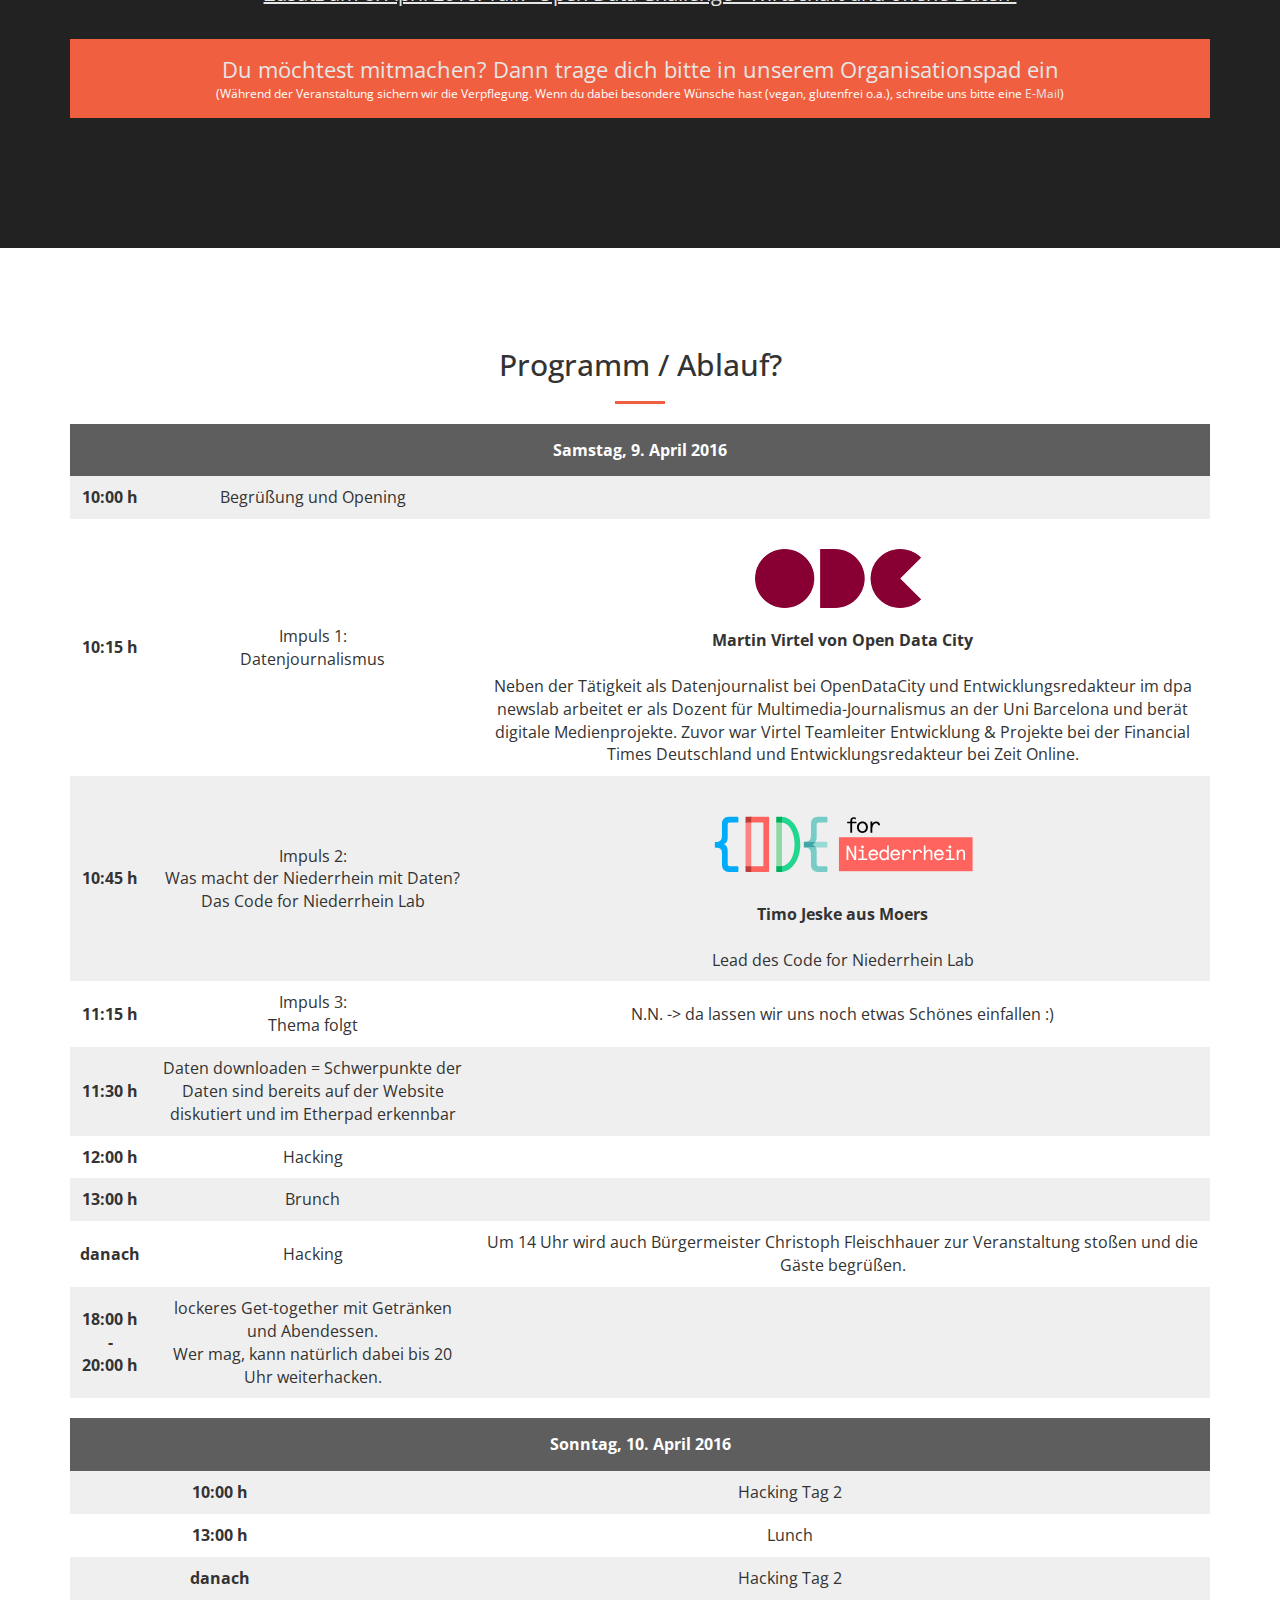
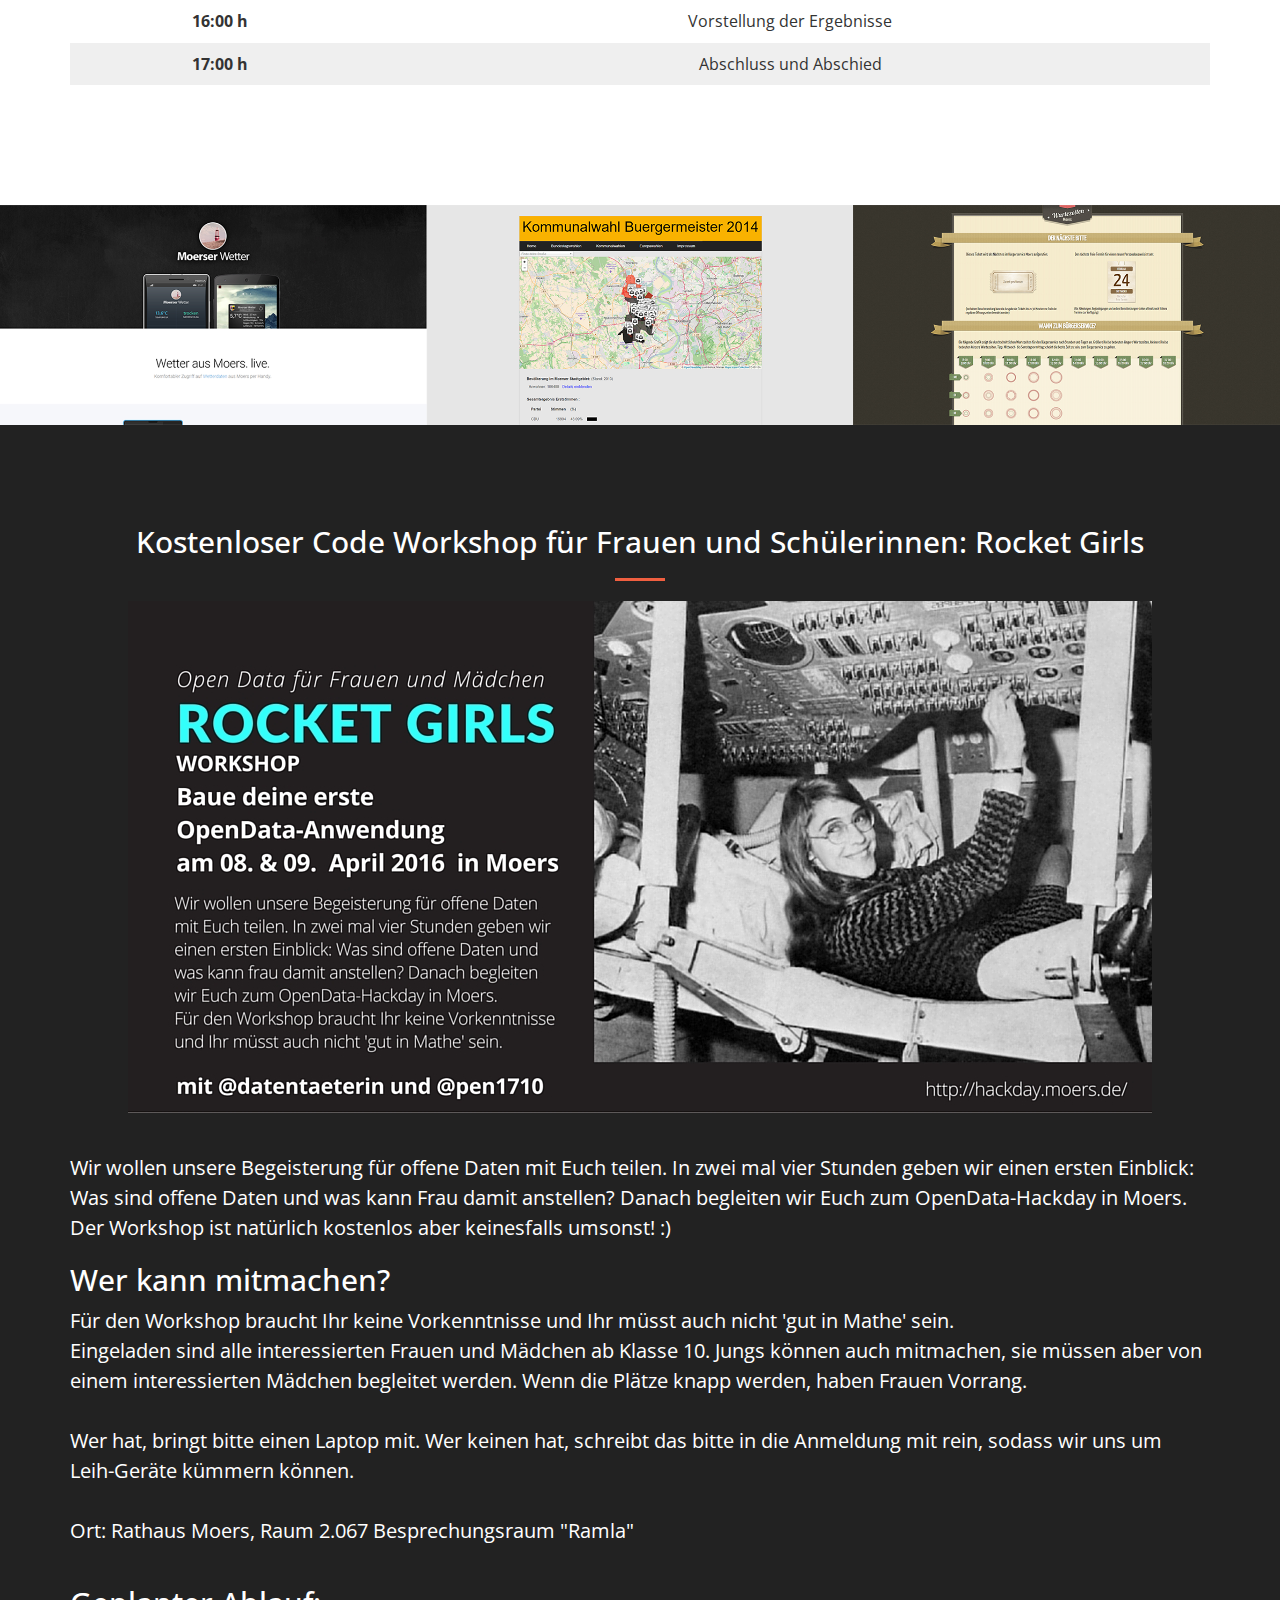
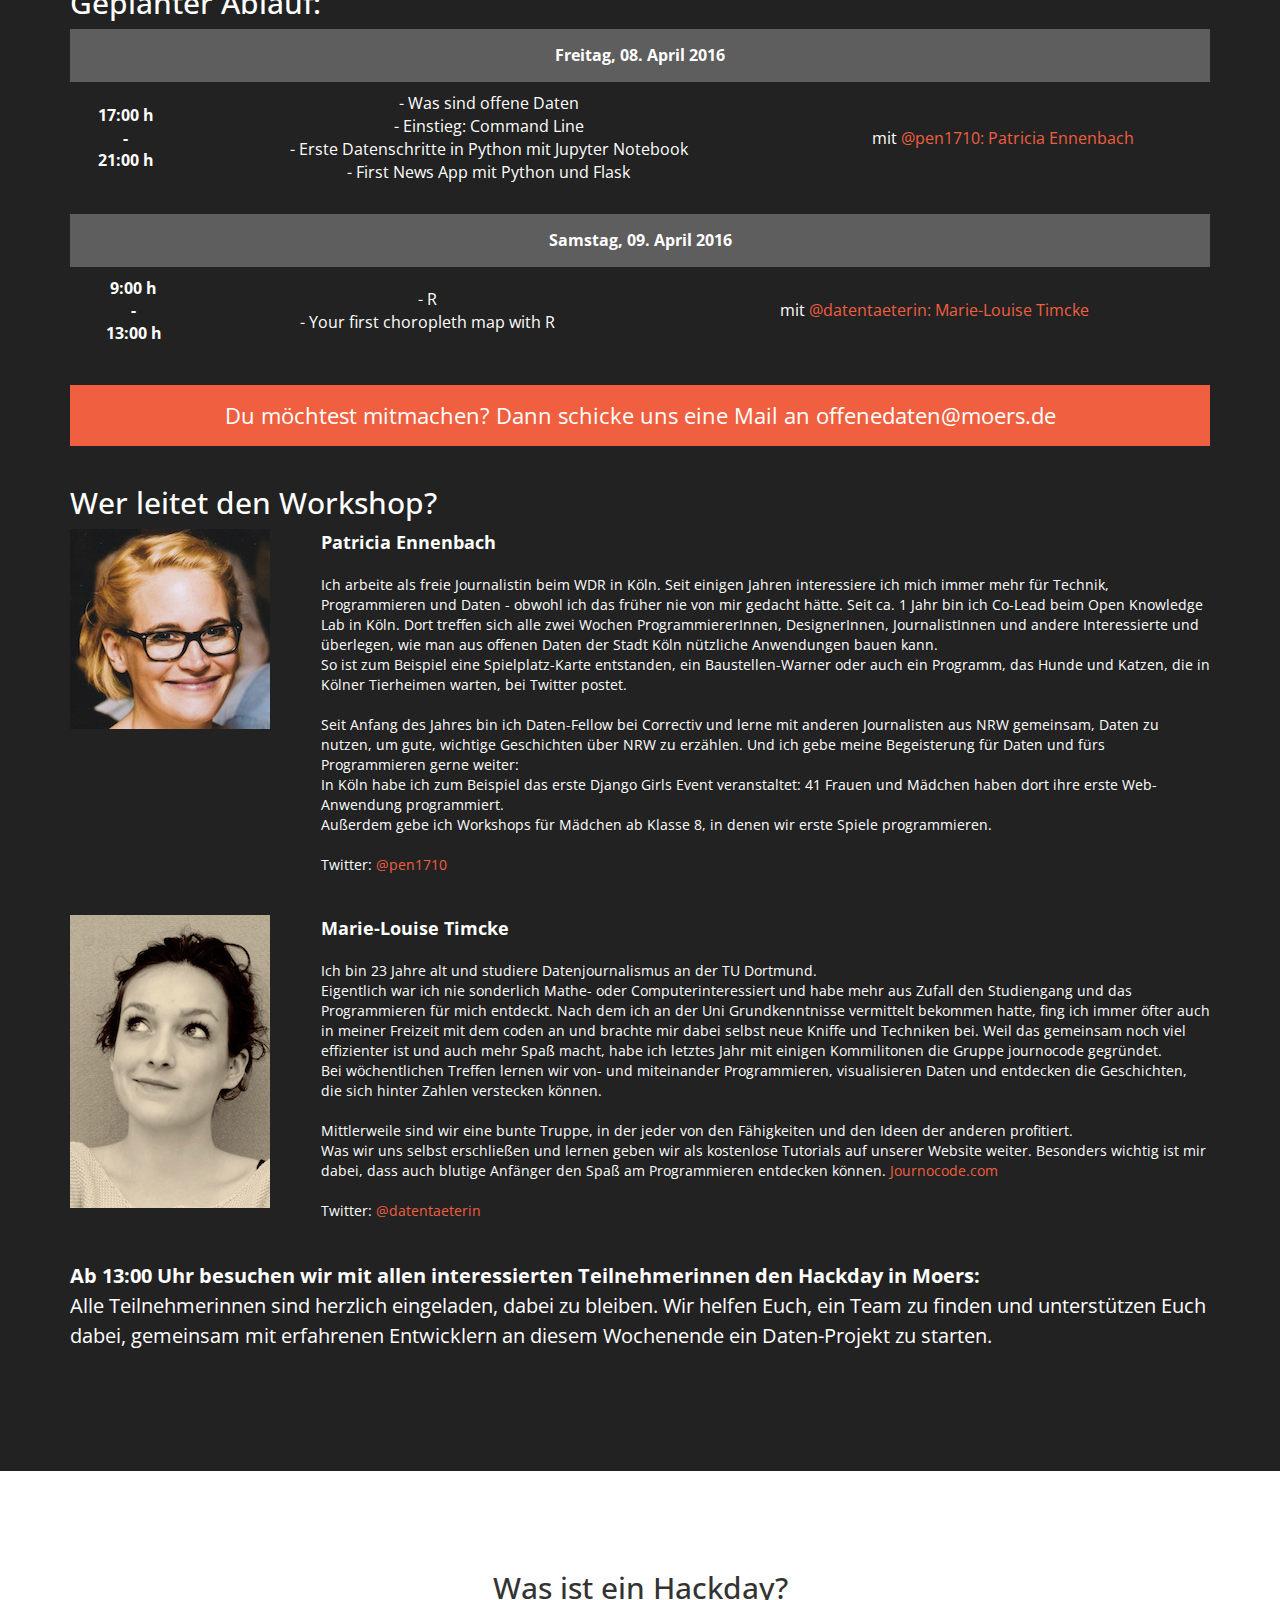
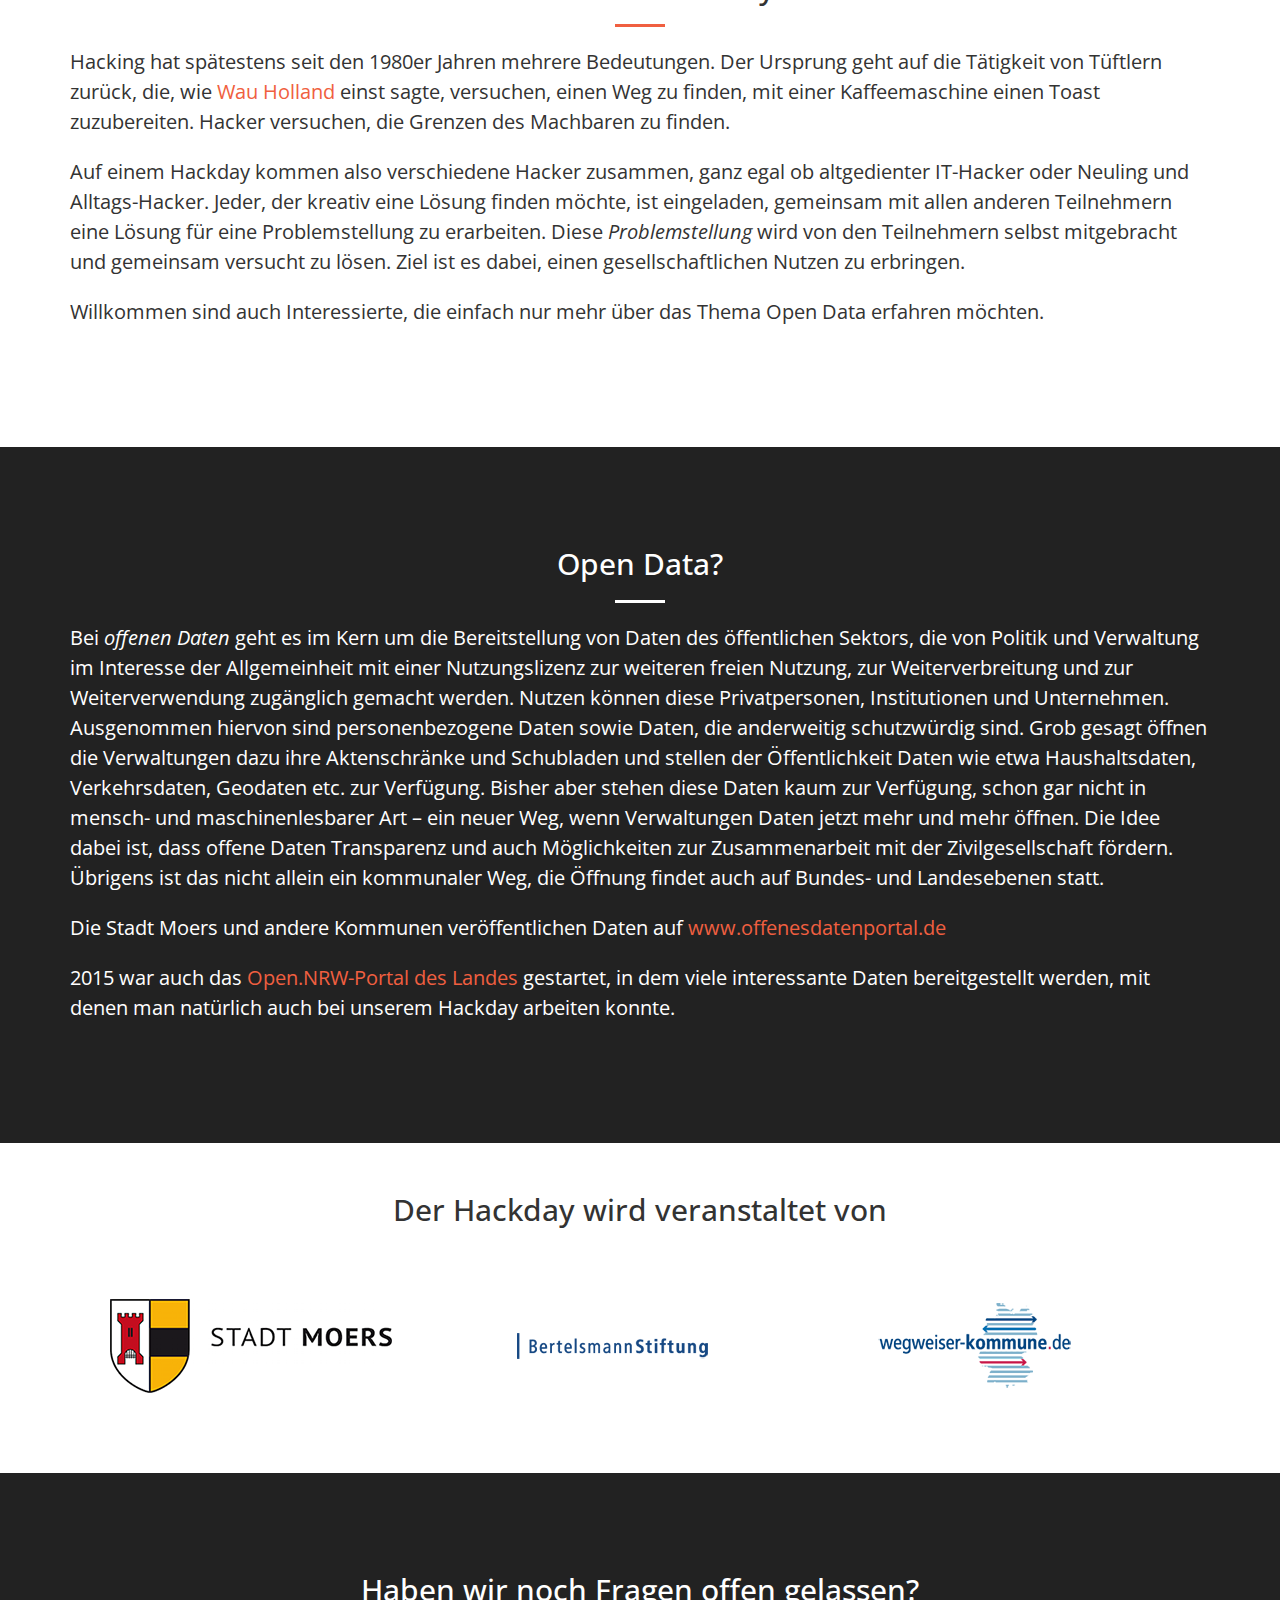
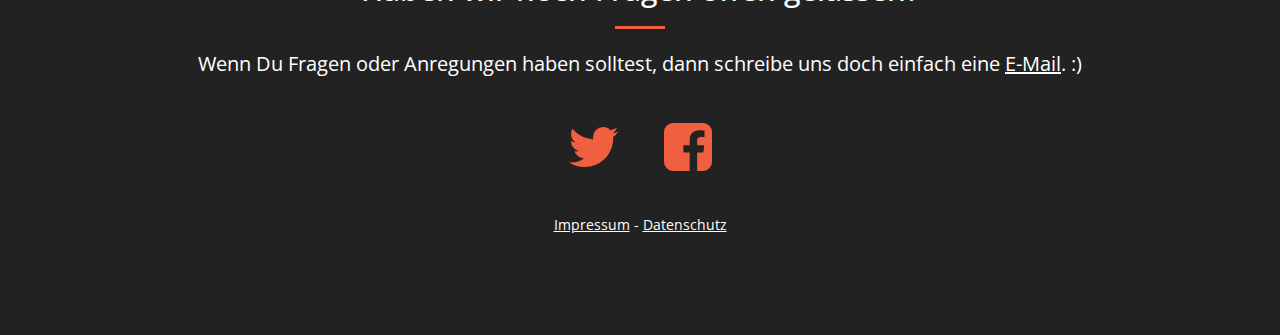
==== commit bbba8f45: "add 'kostenlos' to Rocket Girls Worksop" ====
--- a/index.html
+++ b/index.html
@@ -383,7 +383,7 @@
         <div class="container">
             <div class="row">
                 <div class="col-lg-12 text-center">
-                    <h2 class="section-heading">Code Workshop für Frauen und Schülerinnen: Rocket Girls</h2>
+                    <h2 class="section-heading">Kostenloser Code Workshop für Frauen und Schülerinnen: Rocket Girls</h2>
                     <hr class="primary">
                 </div>
             </div>
@@ -396,7 +396,7 @@
                     </div>
                     <div class="margin-top">
                         <p>
-                            Wir wollen unsere Begeisterung für offene Daten mit Euch teilen. In zwei mal vier Stunden geben wir einen ersten Einblick: Was sind offene Daten und was kann Frau damit anstellen? Danach begleiten wir Euch zum OpenData-Hackday in Moers.
+                            Wir wollen unsere Begeisterung für offene Daten mit Euch teilen. In zwei mal vier Stunden geben wir einen ersten Einblick: Was sind offene Daten und was kann Frau damit anstellen? Danach begleiten wir Euch zum OpenData-Hackday in Moers. Der Workshop ist natürlich kostenlos aber keinesfalls umsonst! :)
                         </p>
                         <h2>
                             Wer kann mitmachen?
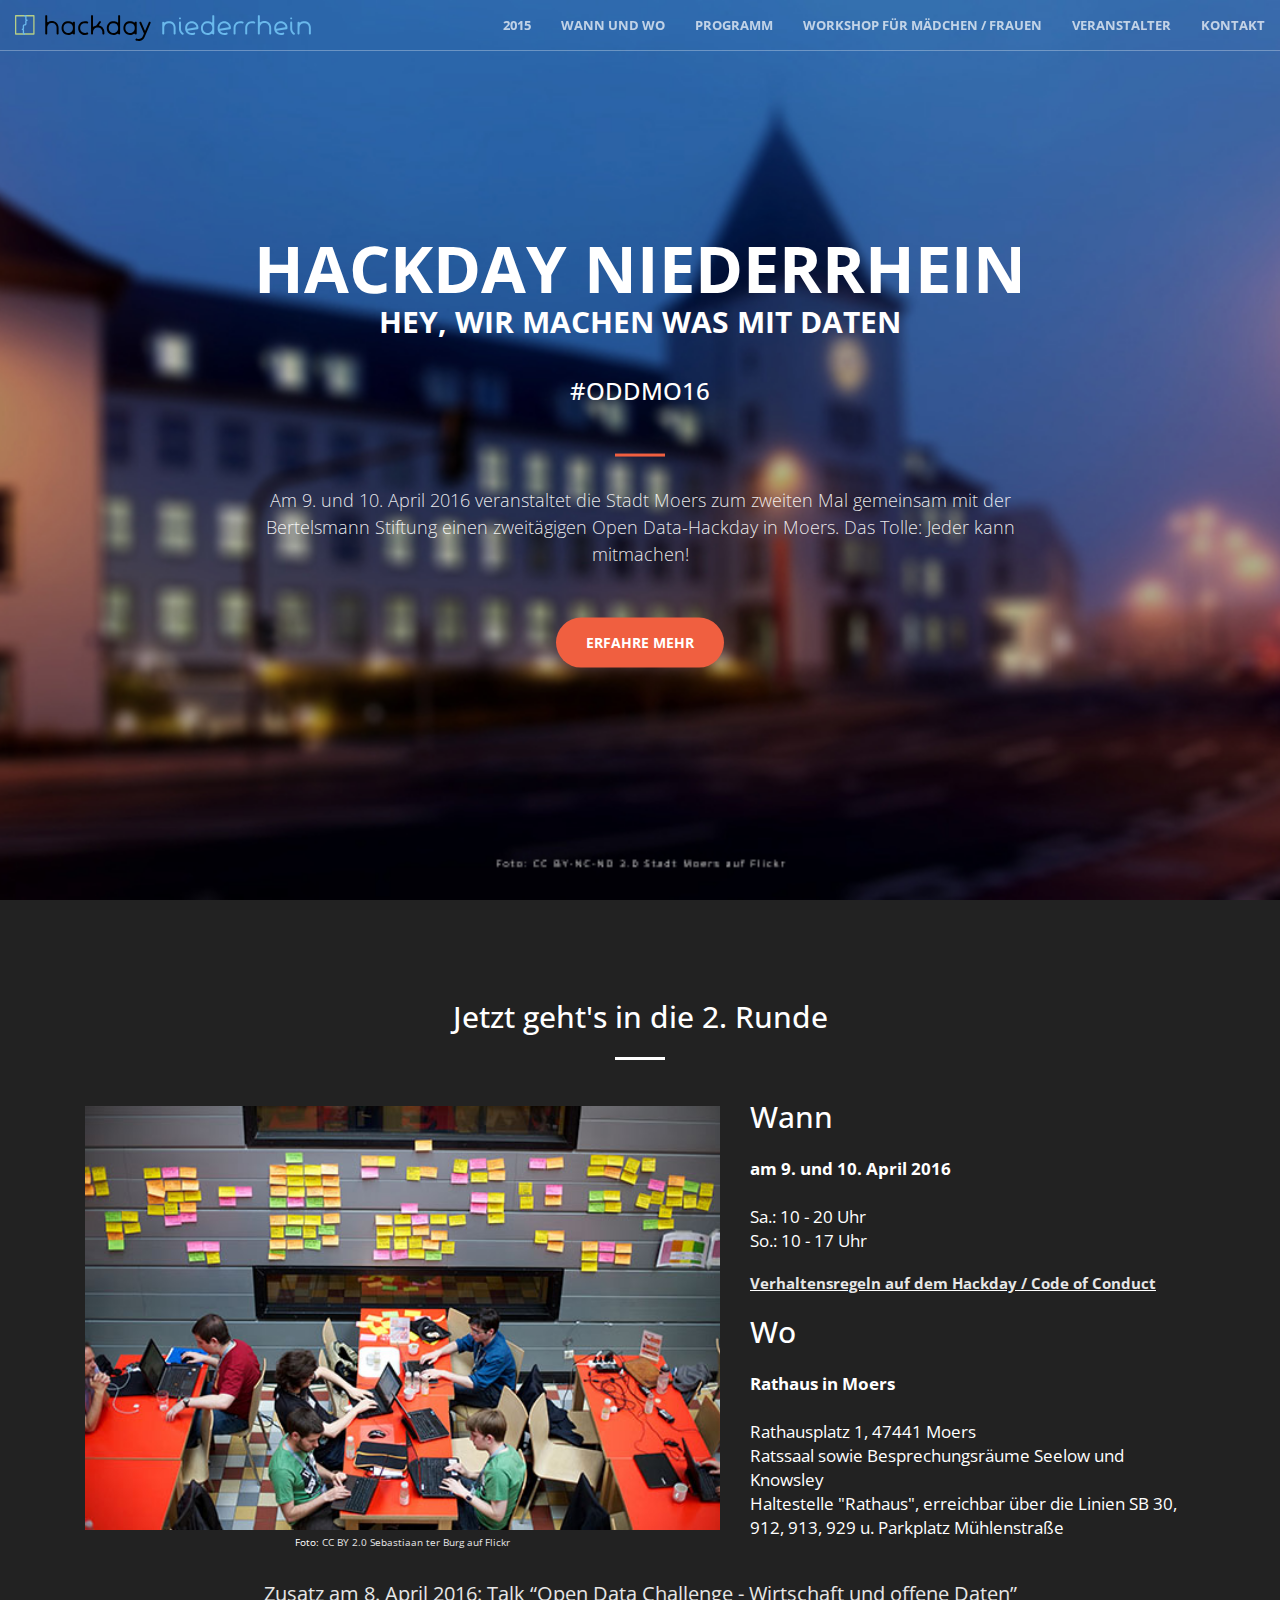
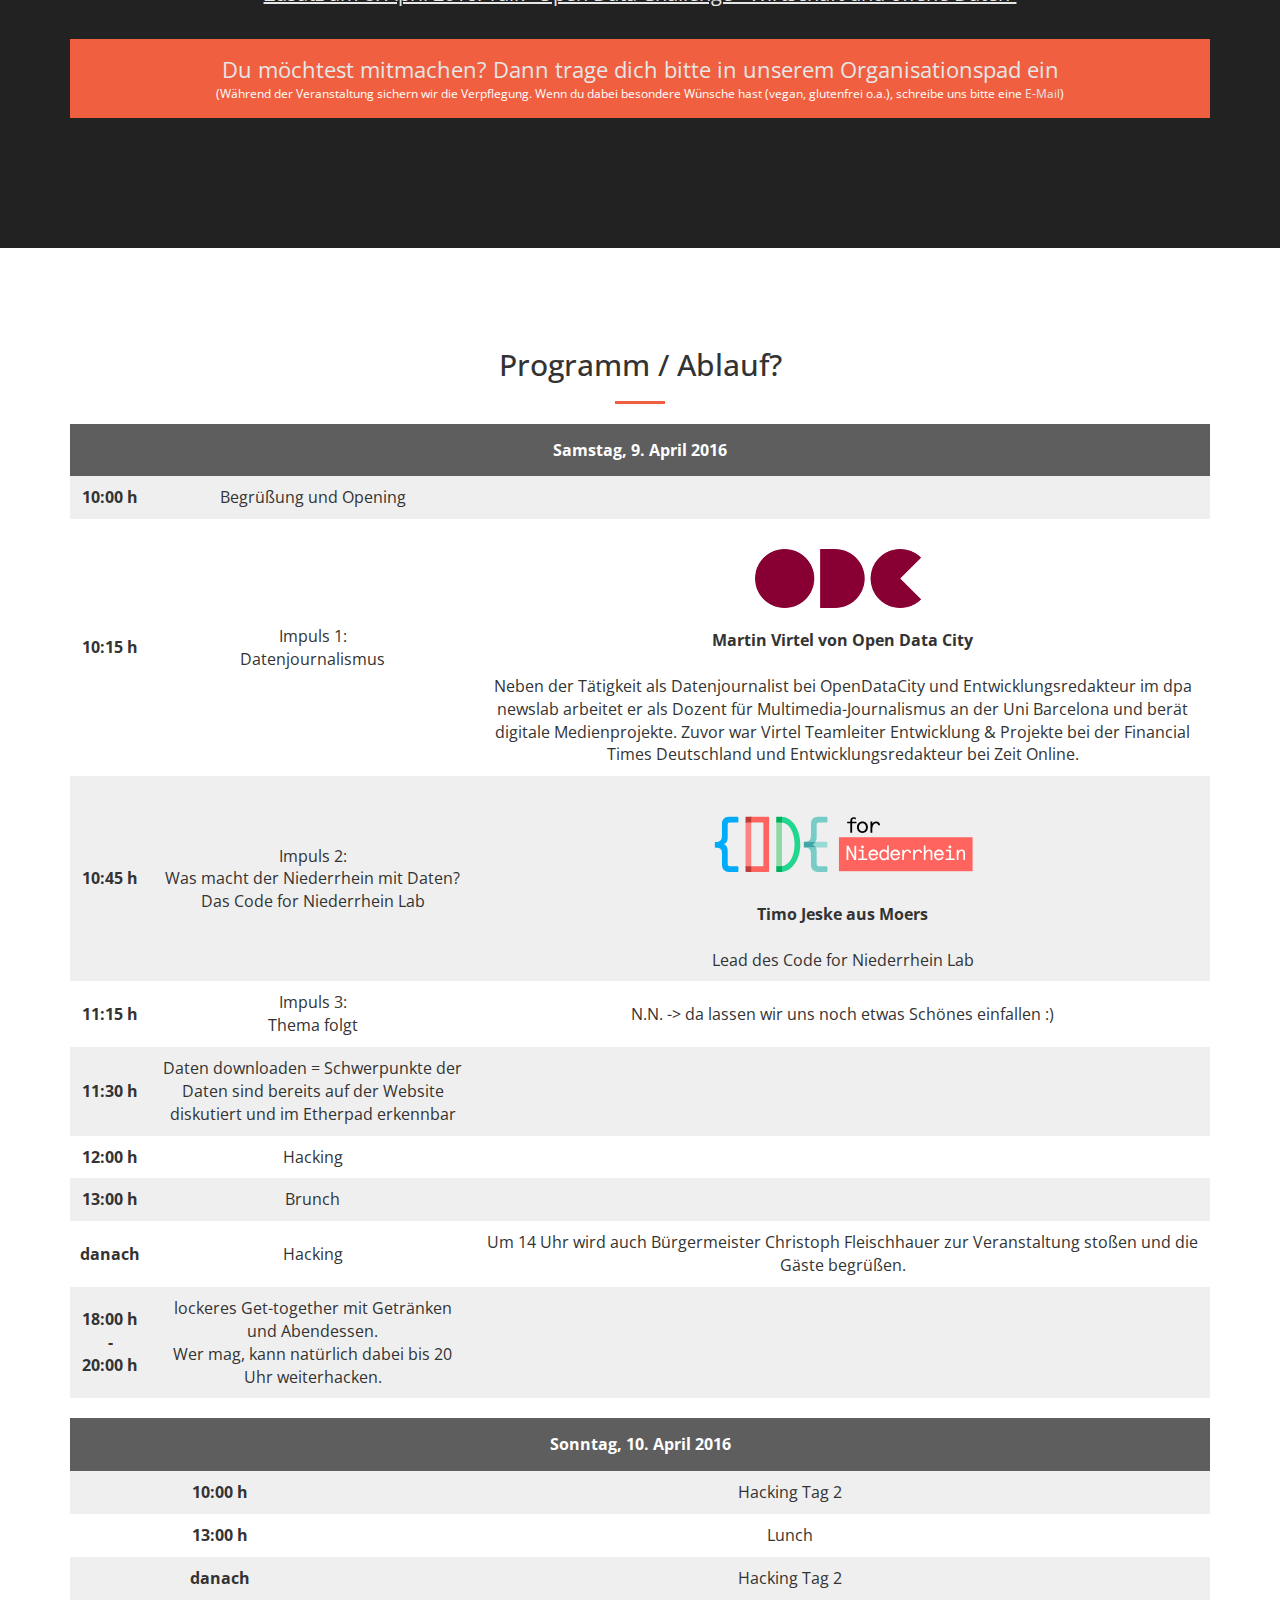
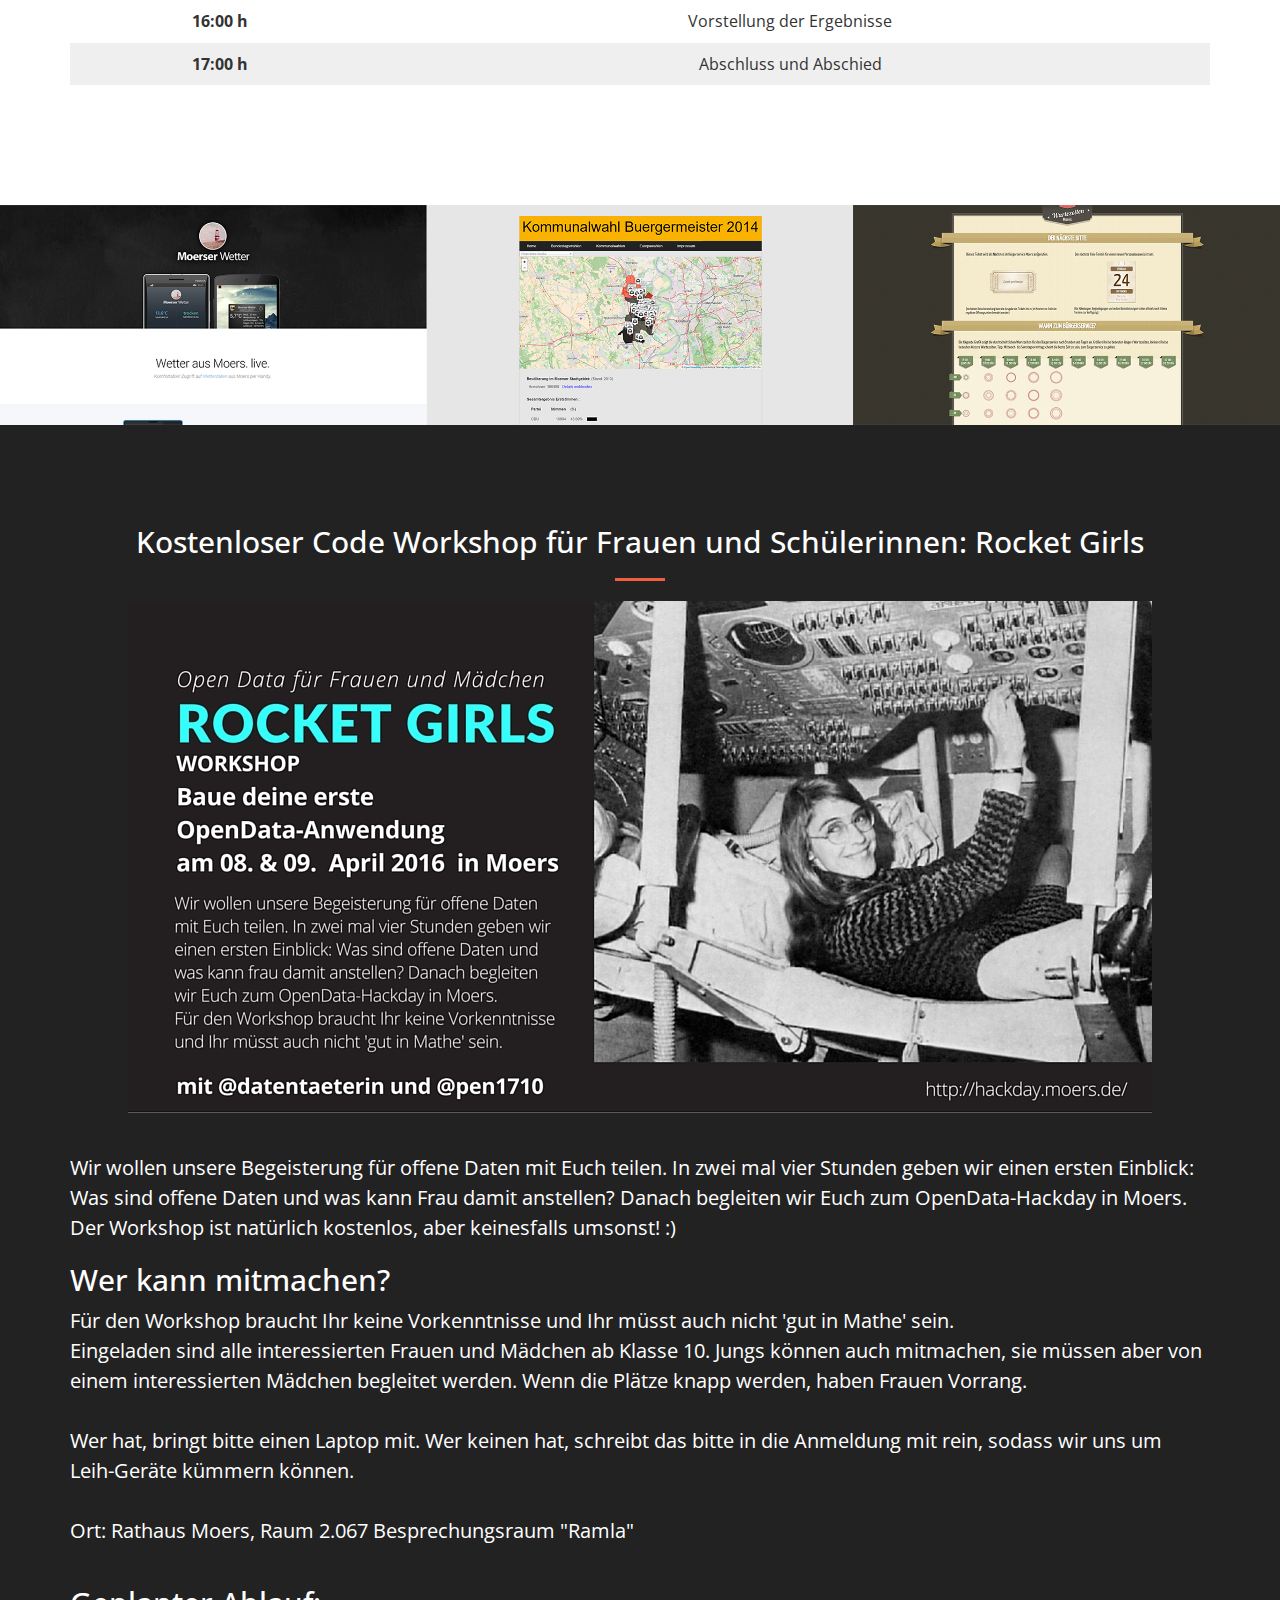
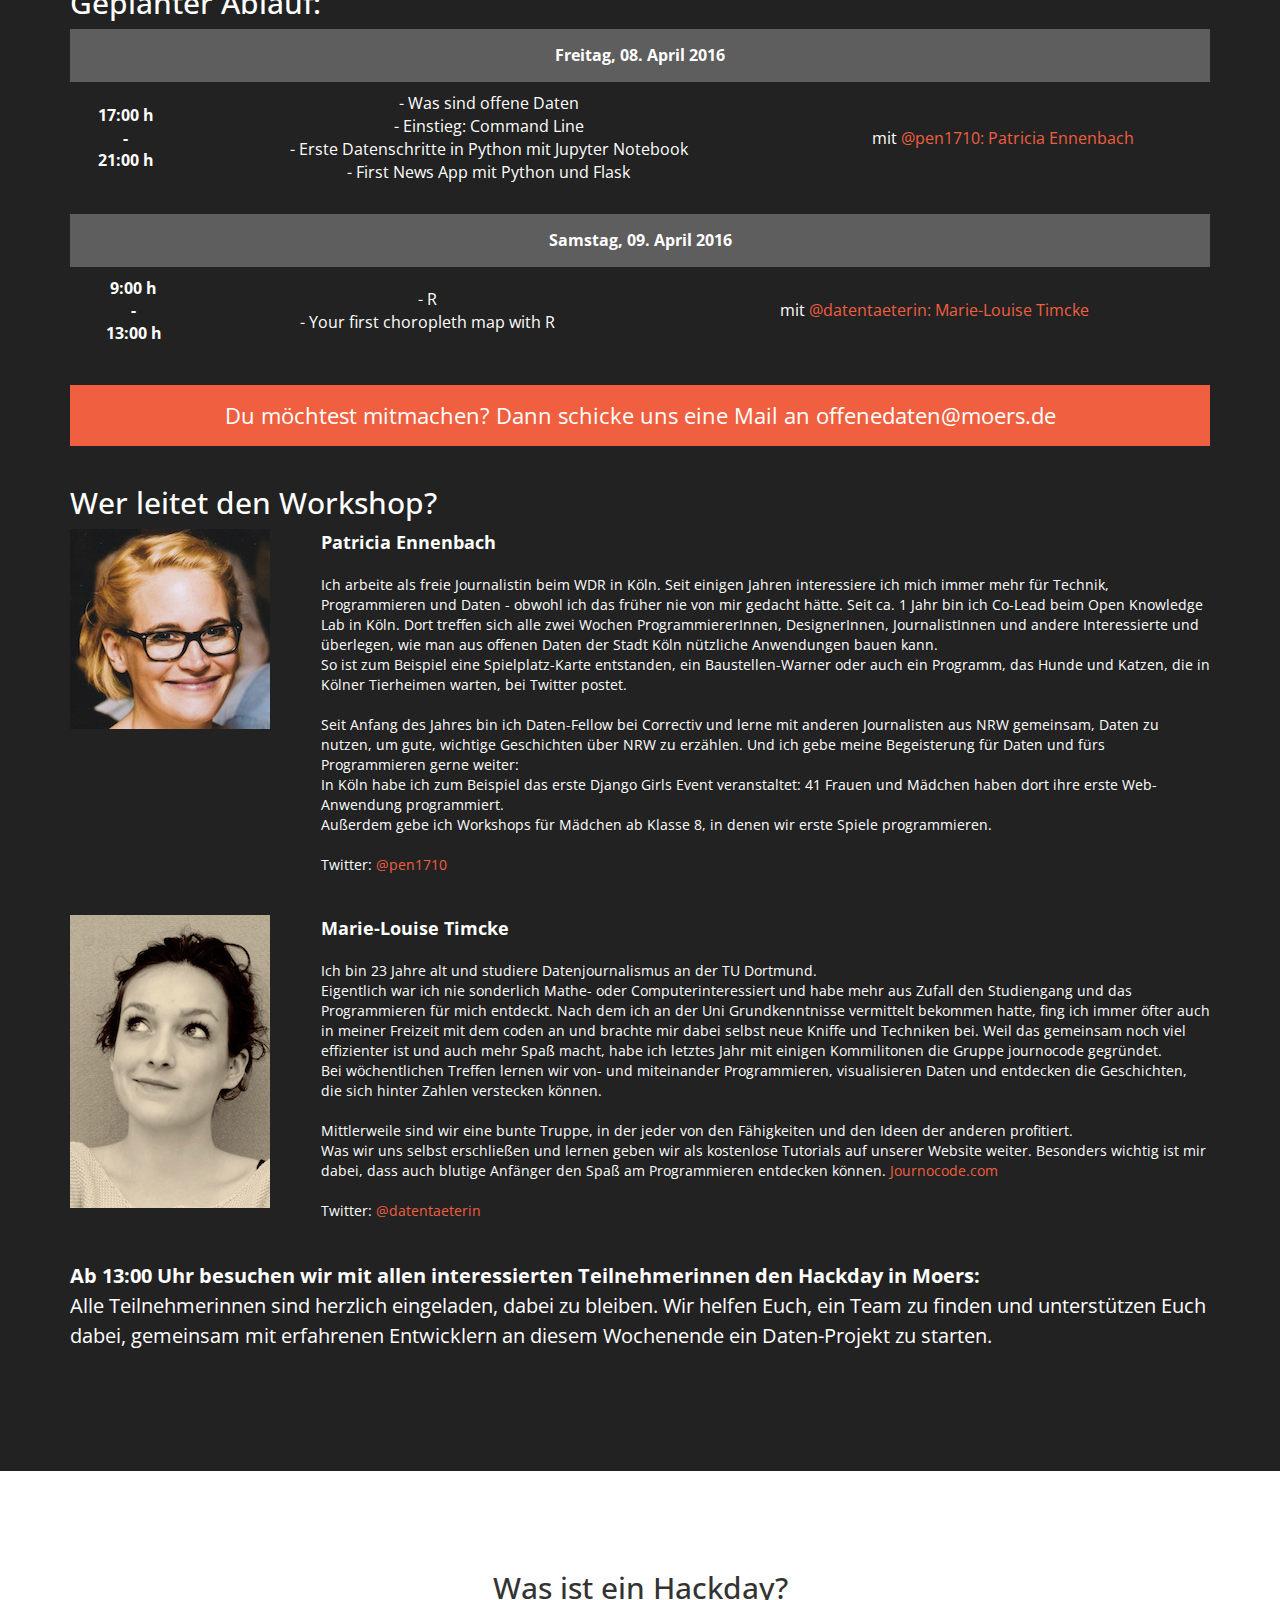
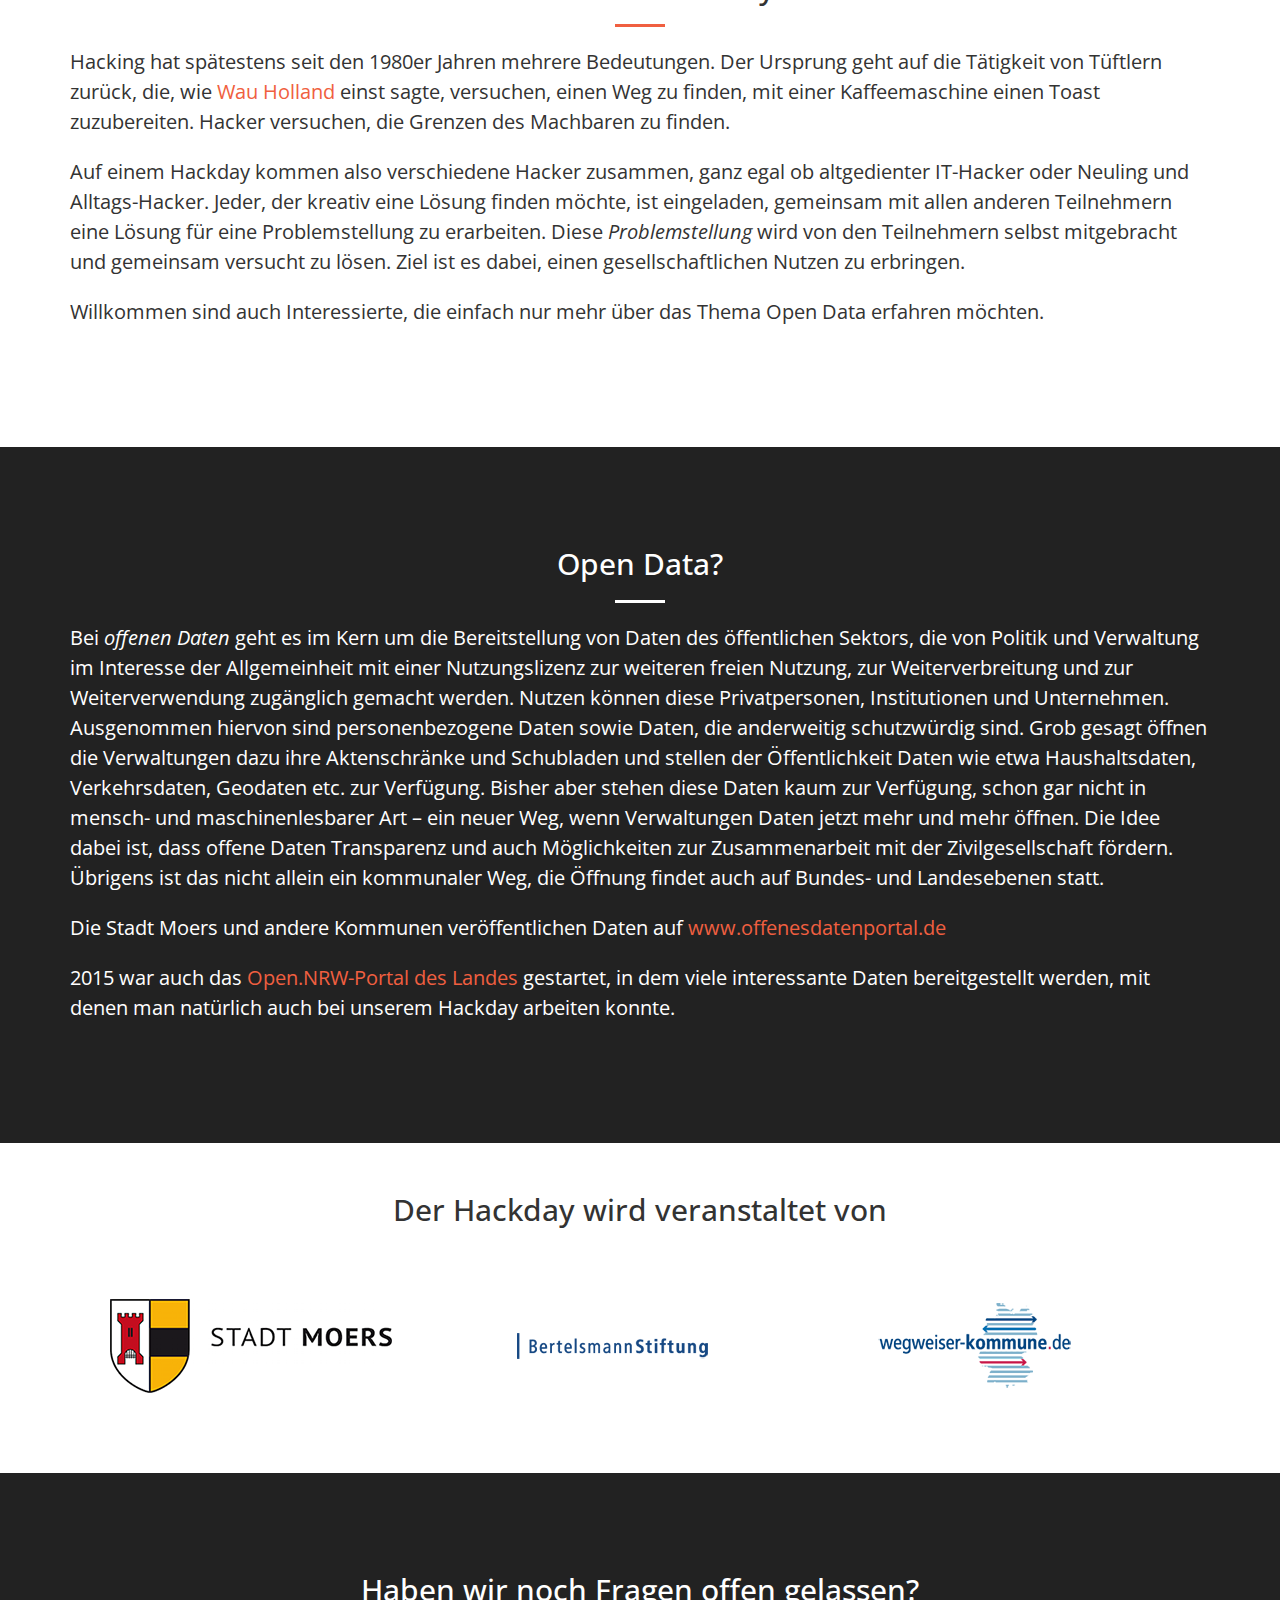
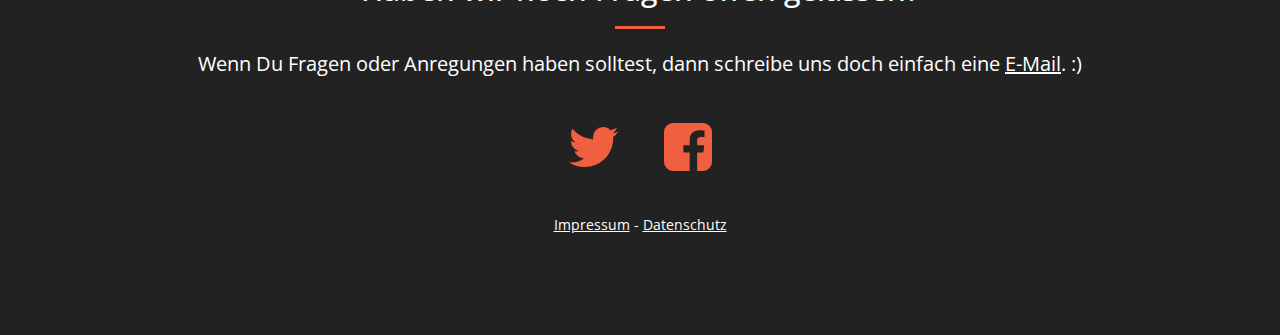
==== commit 7b39f1f6: "fix grammar" ====
--- a/index.html
+++ b/index.html
@@ -396,7 +396,7 @@
                     </div>
                     <div class="margin-top">
                         <p>
-                            Wir wollen unsere Begeisterung für offene Daten mit Euch teilen. In zwei mal vier Stunden geben wir einen ersten Einblick: Was sind offene Daten und was kann Frau damit anstellen? Danach begleiten wir Euch zum OpenData-Hackday in Moers. Der Workshop ist natürlich kostenlos aber keinesfalls umsonst! :)
+                            Wir wollen unsere Begeisterung für offene Daten mit Euch teilen. In zwei mal vier Stunden geben wir einen ersten Einblick: Was sind offene Daten und was kann Frau damit anstellen? Danach begleiten wir Euch zum OpenData-Hackday in Moers. Der Workshop ist natürlich kostenlos, aber keinesfalls umsonst! :)
                         </p>
                         <h2>
                             Wer kann mitmachen?
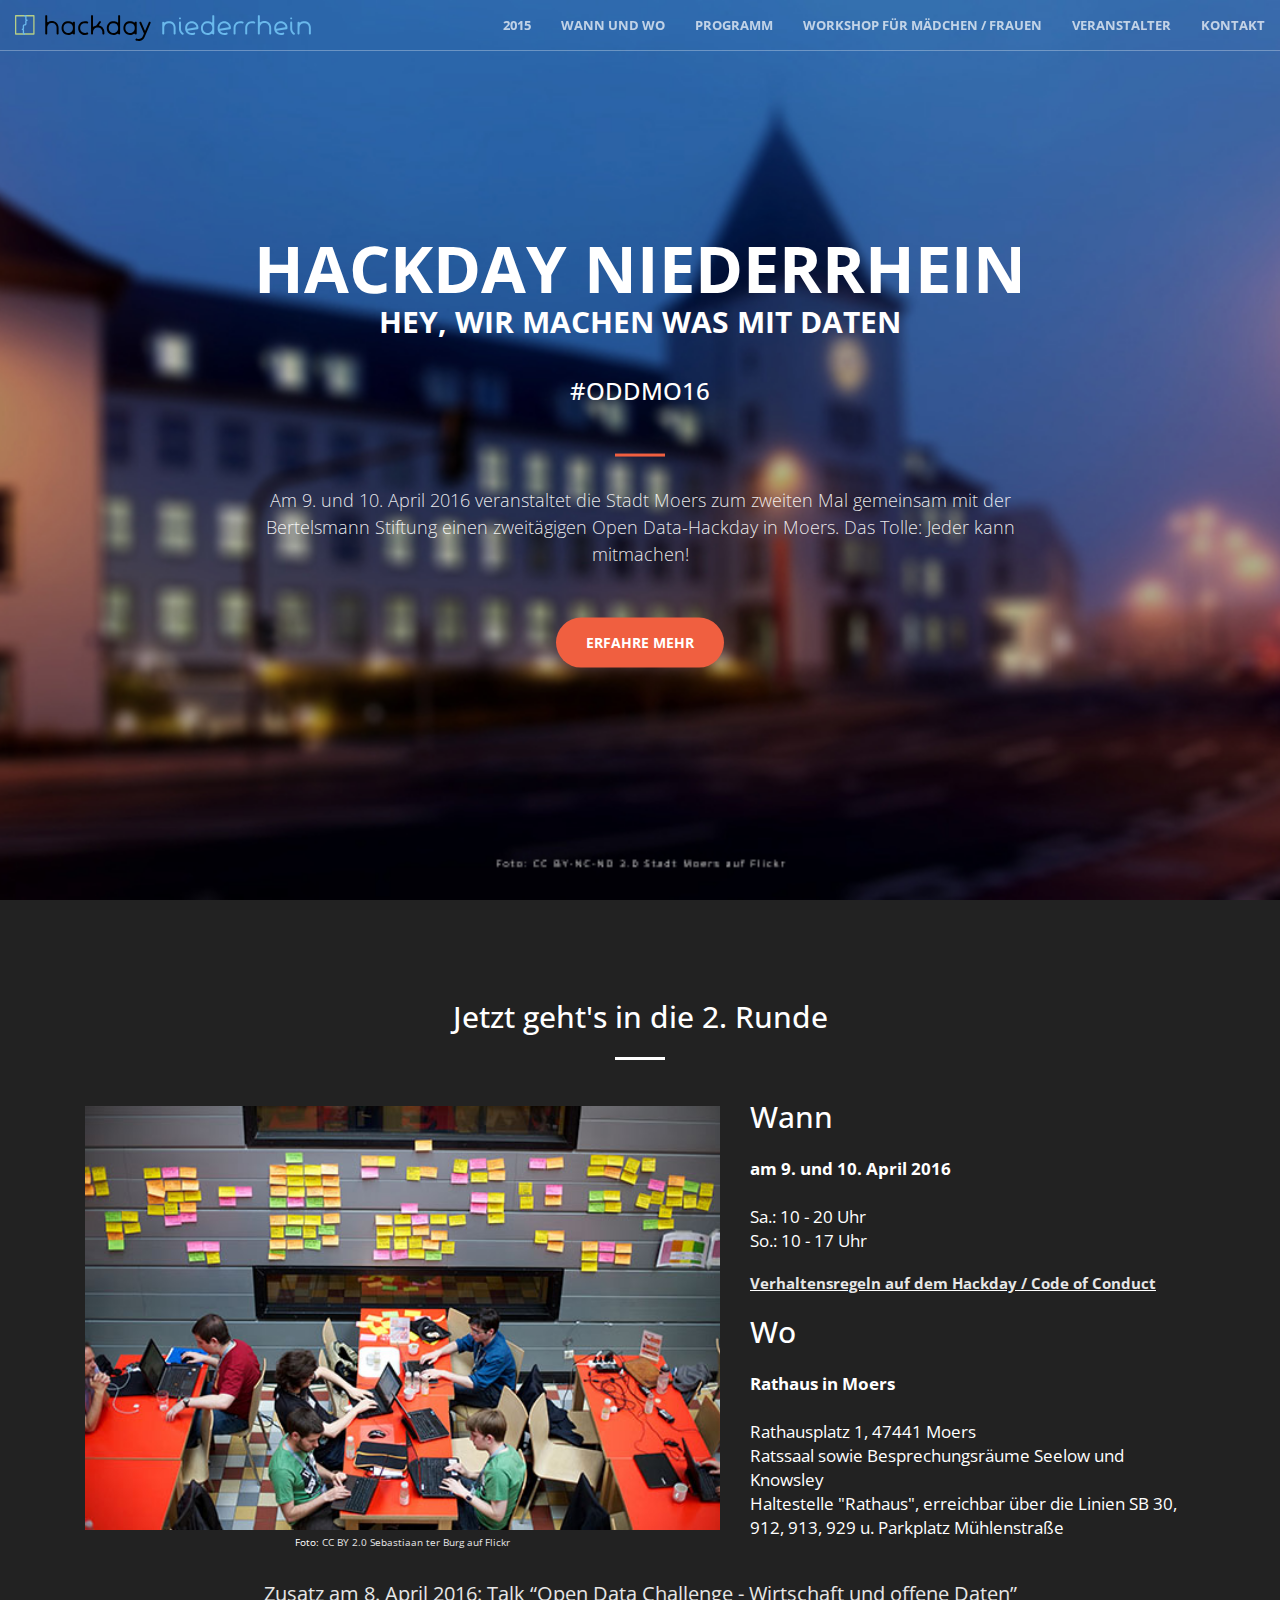
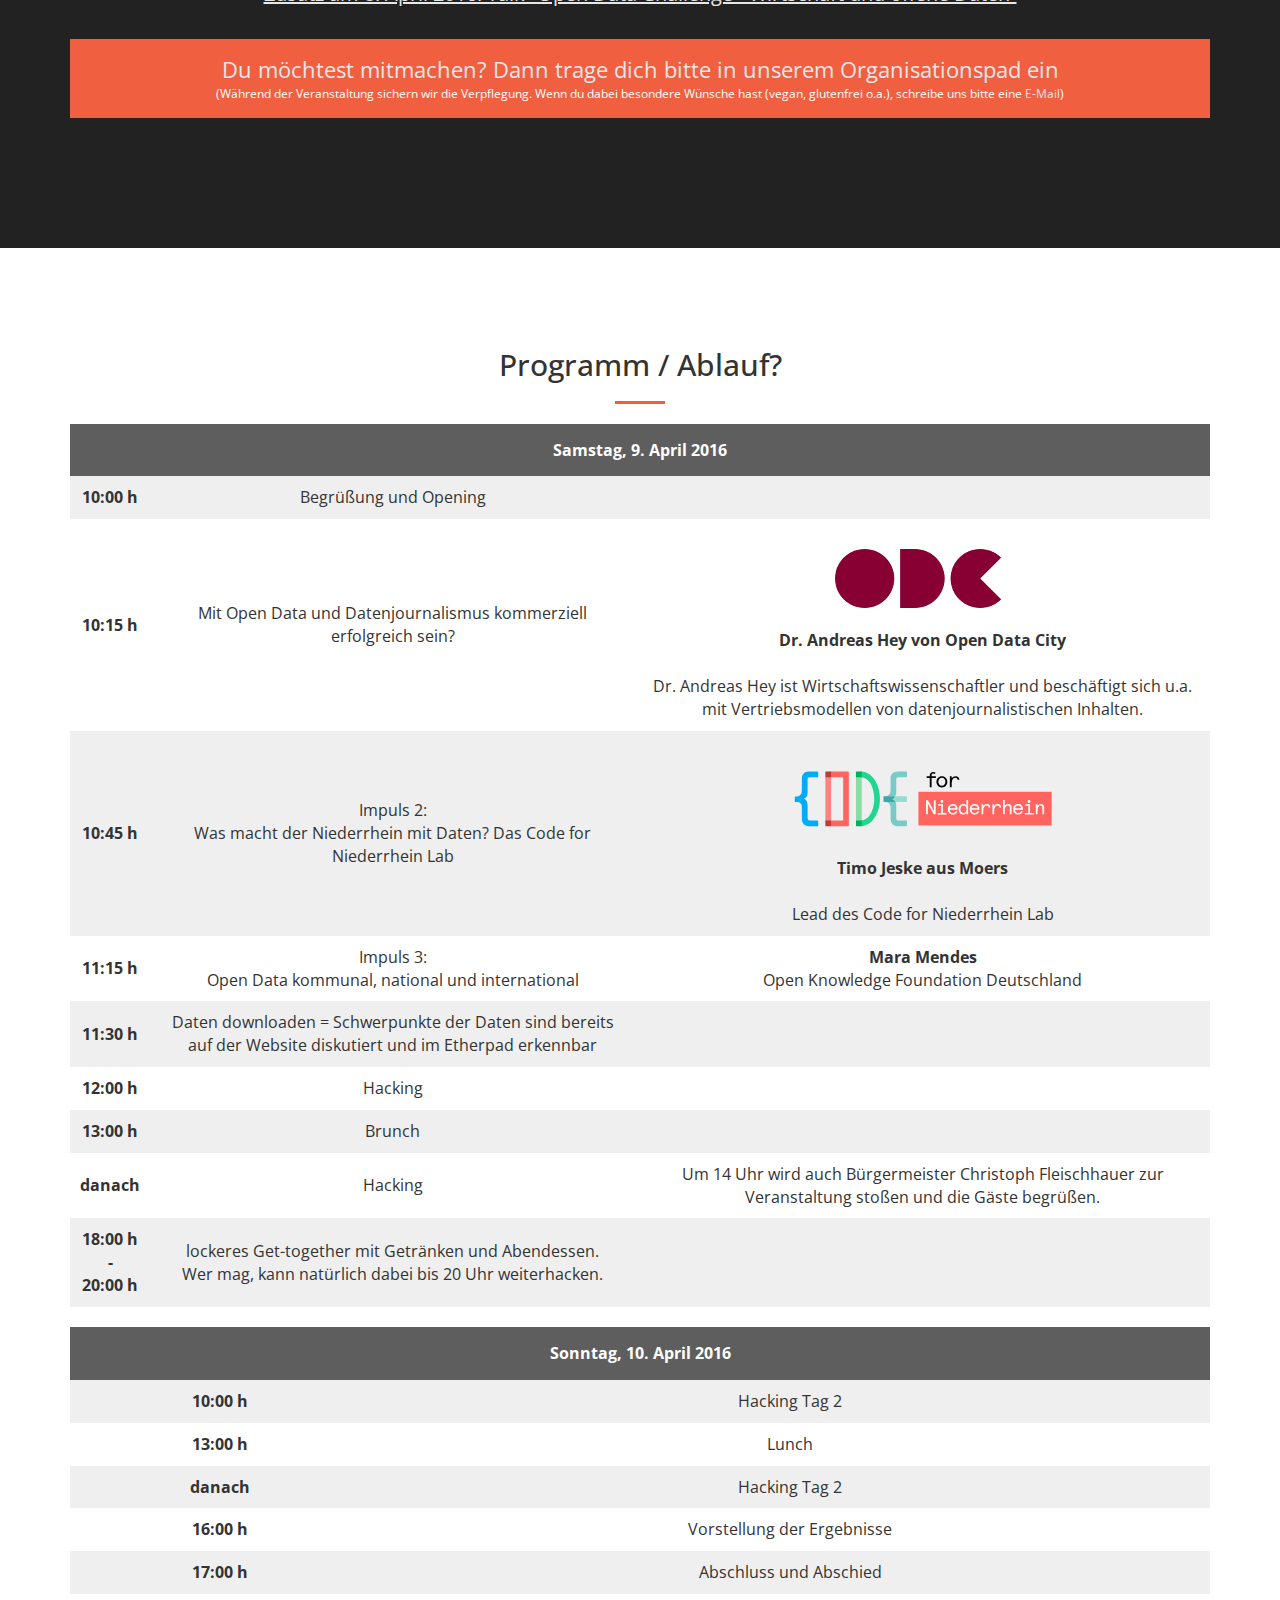
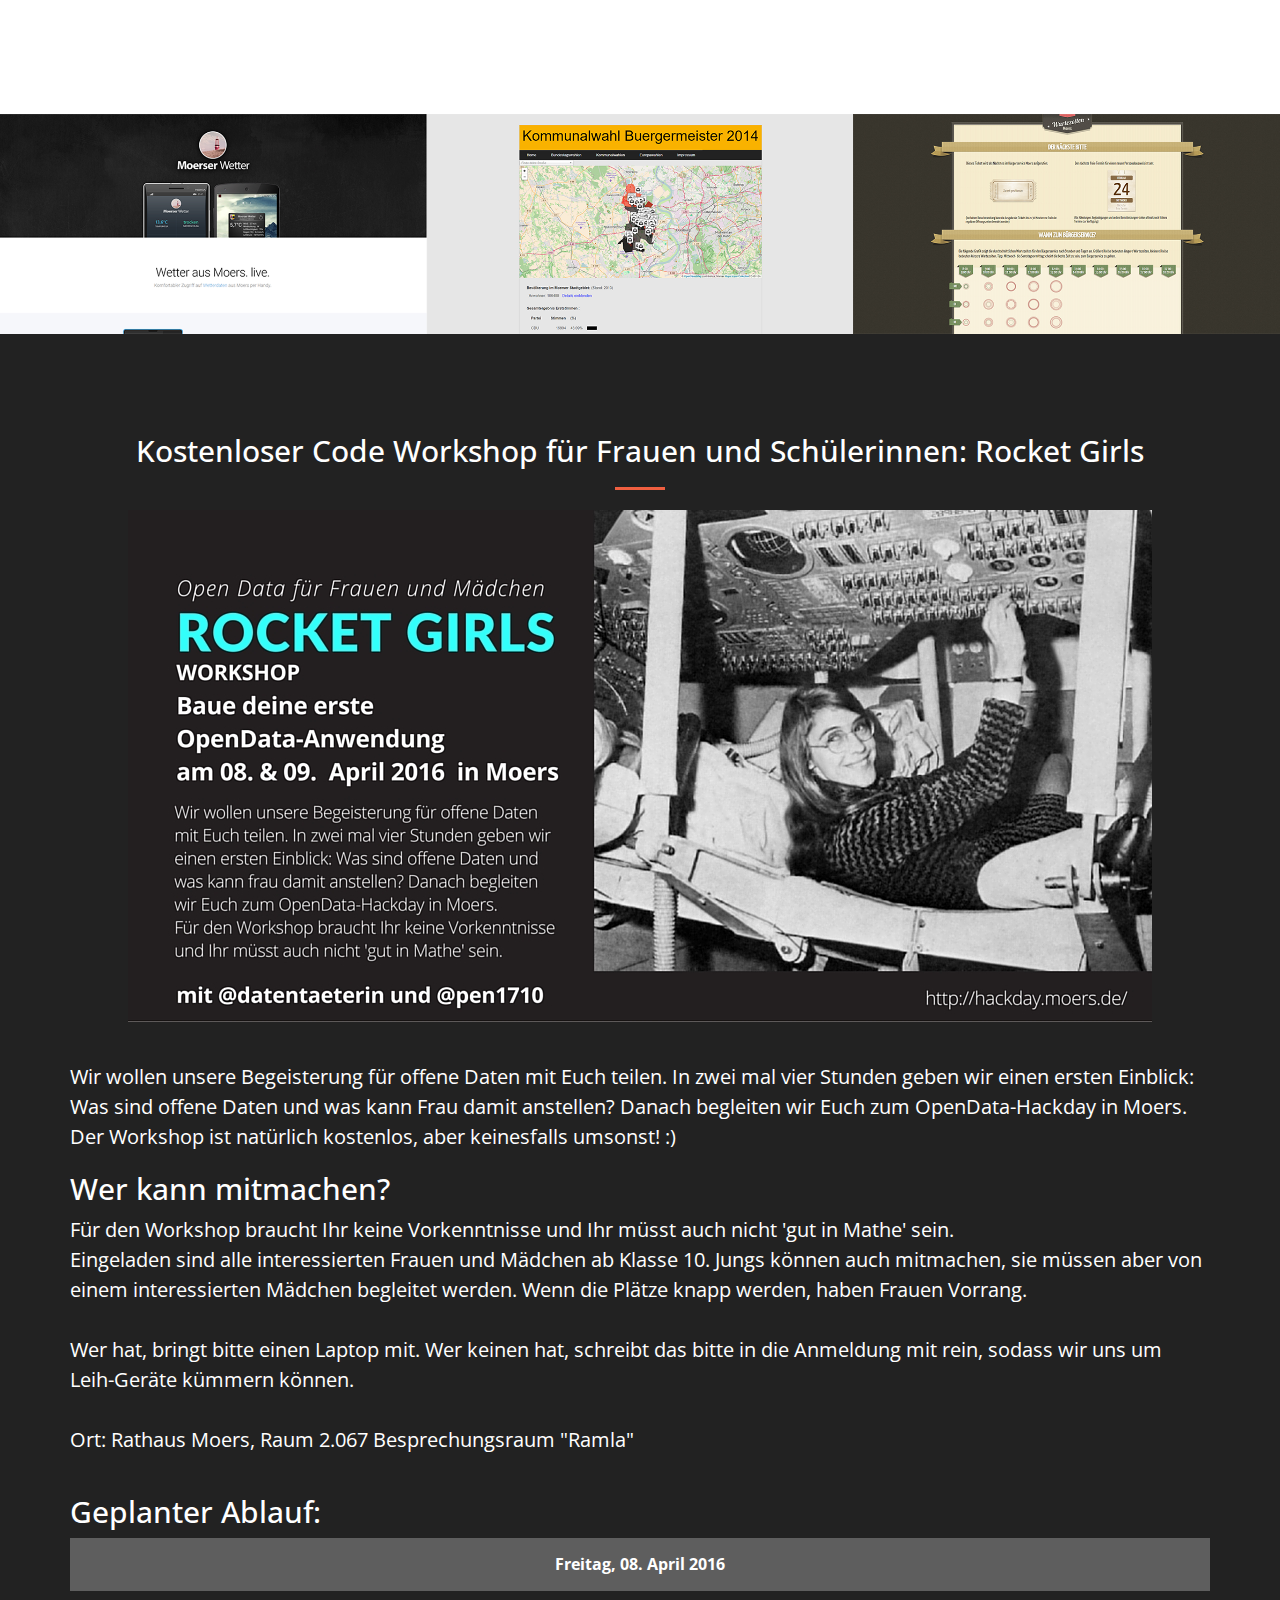
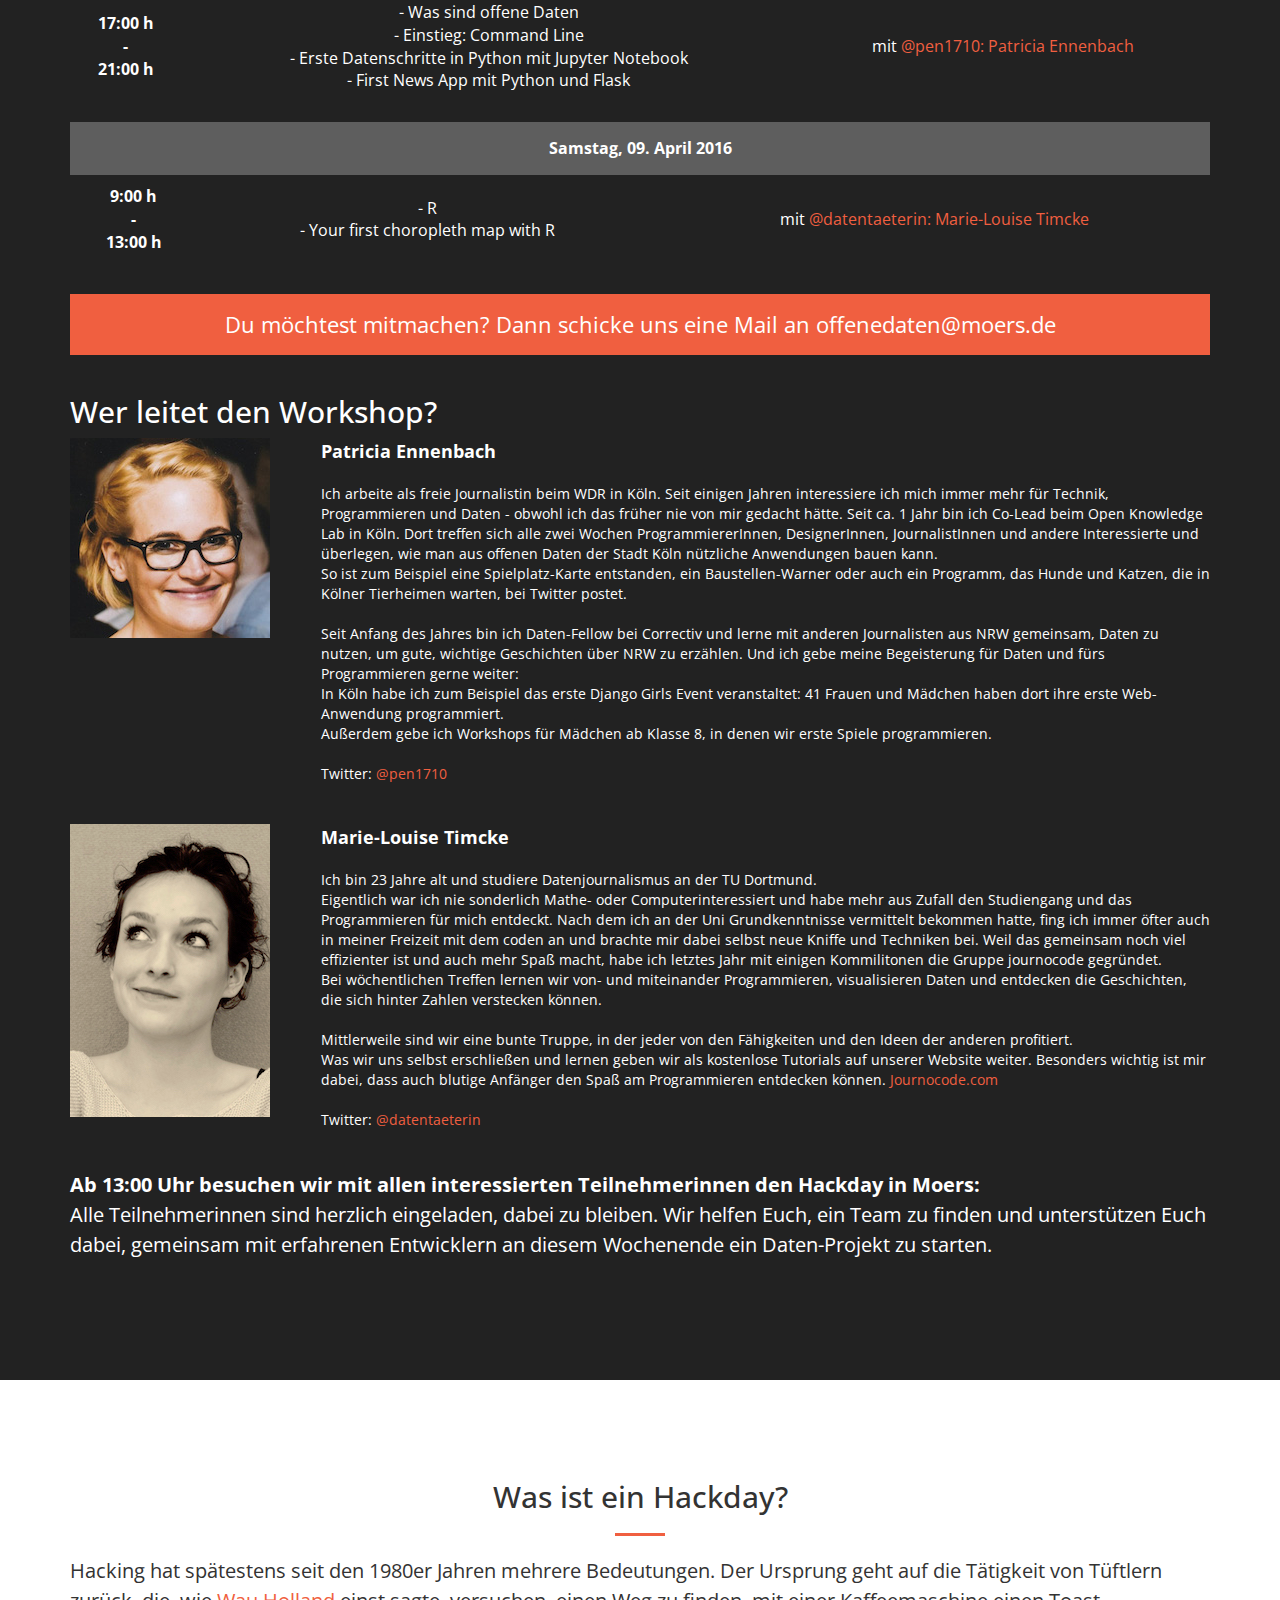
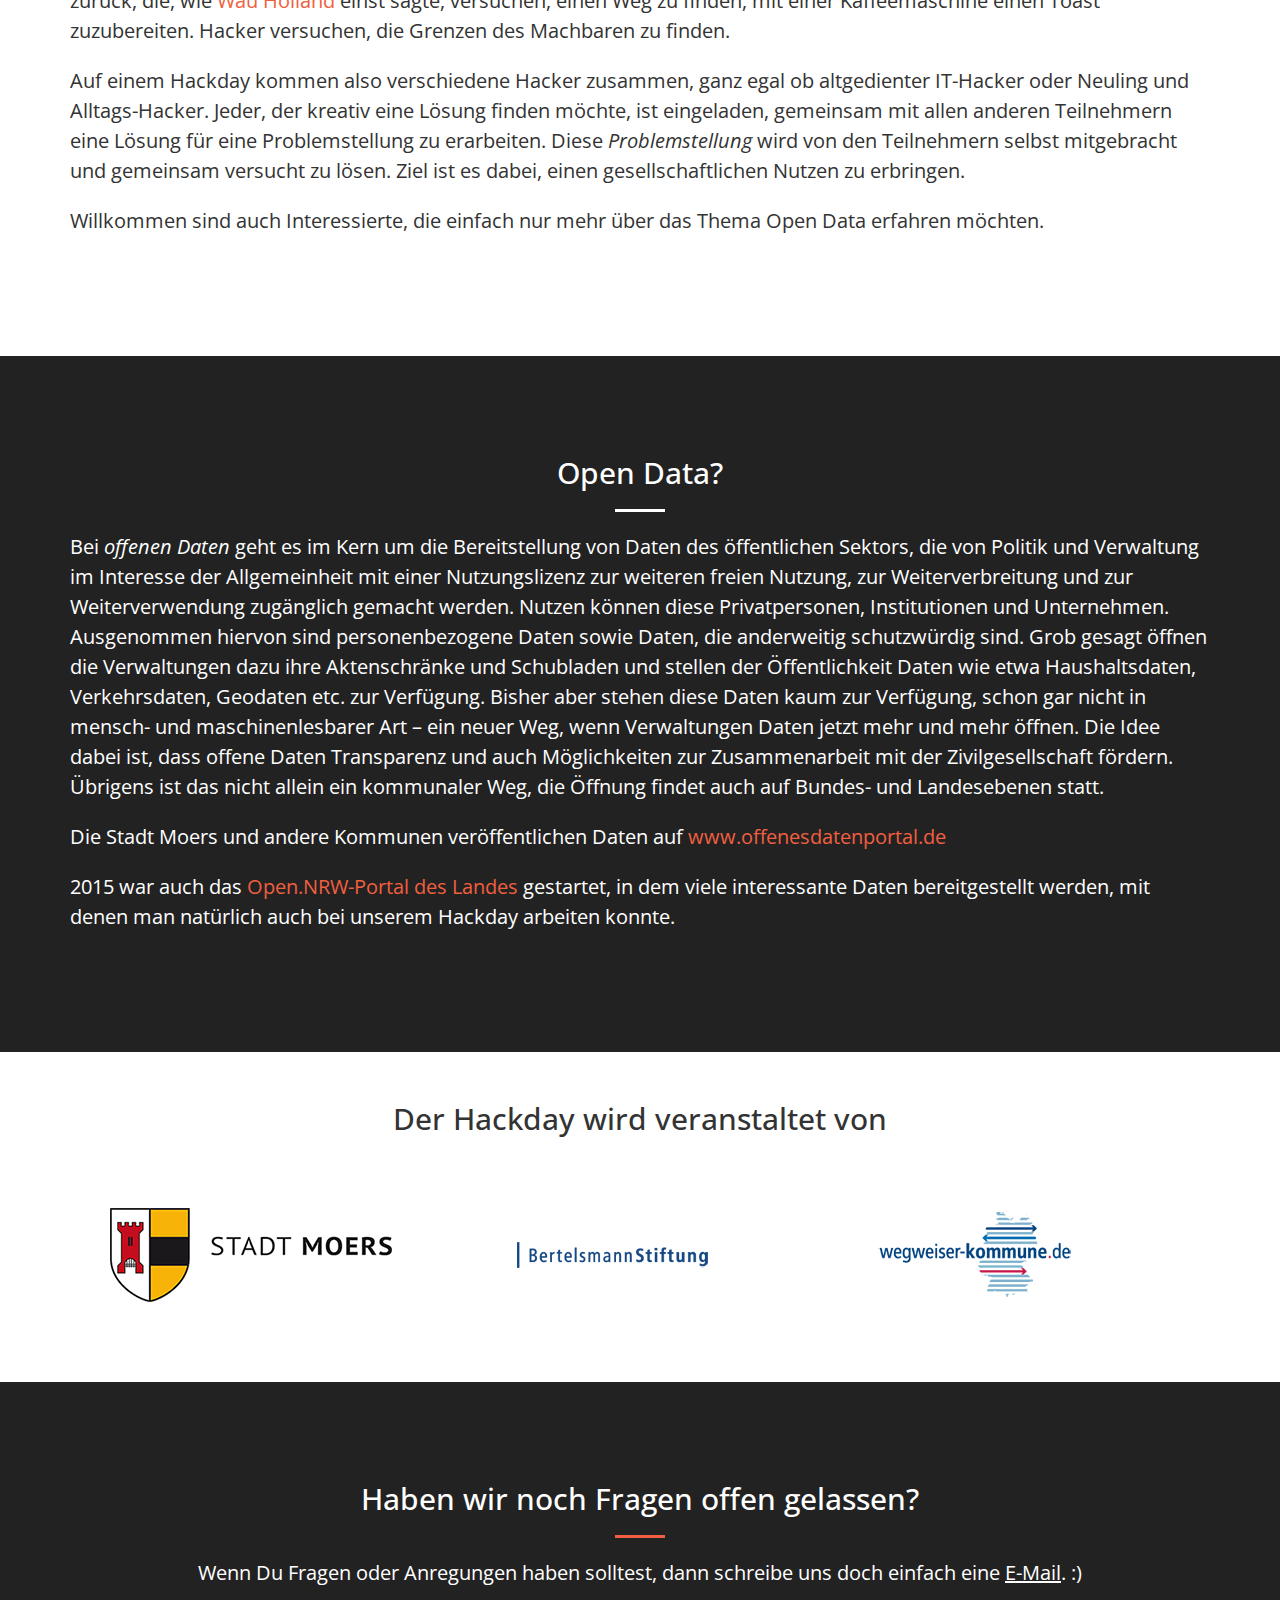
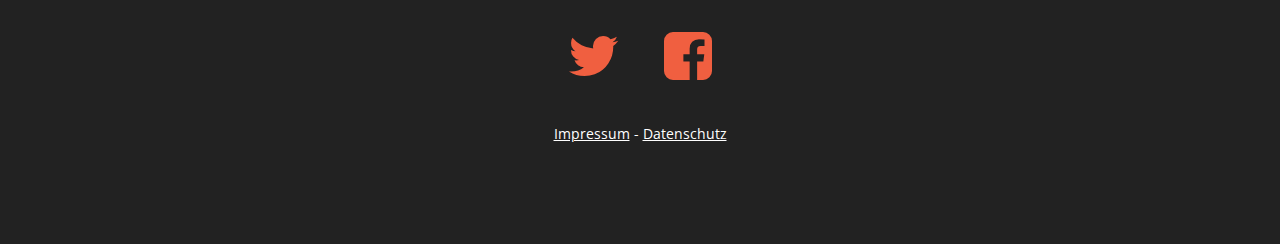
==== commit 08c741c8: "Update index.html" ====
--- a/index.html
+++ b/index.html
@@ -178,11 +178,11 @@
                                 10:15 h
                             </div>
                             <div class="table-cell">
-                                Impuls 1:<br />Datenjournalismus
-                            </div>
-                            <div class="table-cell">
-                                <a href="http://codefor.de/niederrhein" target="_blank"><img src="img/odc-logo-small1.png" alt="" style="max-width: 300px;"></a><br />
-                                <strong>Martin Virtel von Open Data City</strong><br /><br />Neben der Tätigkeit als Datenjournalist bei OpenDataCity und Entwicklungsredakteur im dpa newslab arbeitet er als Dozent für Multimedia-Journalismus an der Uni Barcelona und berät digitale Medienprojekte. Zuvor war Virtel Teamleiter Entwicklung & Projekte bei der Financial Times Deutschland und Entwicklungsredakteur bei Zeit Online.
+                               Mit Open Data und Datenjournalismus kommerziell erfolgreich sein?
+                            </div>
+                            <div class="table-cell">
+                                <a href="https://opendatacity.de/" target="_blank"><img src="img/odc-logo-small1.png" alt="" style="max-width: 300px;"></a><br />
+                                <strong>Dr. Andreas Hey von Open Data City</strong><br /><br />Dr. Andreas Hey ist Wirtschaftswissenschaftler und beschäftigt sich u.a. mit Vertriebsmodellen von datenjournalistischen Inhalten.
                             </div>
                         </div>
 
@@ -205,10 +205,11 @@
                                 11:15 h
                             </div>
                             <div class="table-cell">
-                                Impuls 3:<br />Thema folgt
-                            </div>
-                            <div class="table-cell">
-                                N.N. -> da lassen wir uns noch etwas Schönes einfallen :)
+                                Impuls 3:<br />Open Data kommunal, national und international
+                            </div>
+                            <div class="table-cell">
+                                <strong>Mara Mendes</strong><br />
+                                Open Knowledge Foundation Deutschland
                             </div>
                         </div>
 
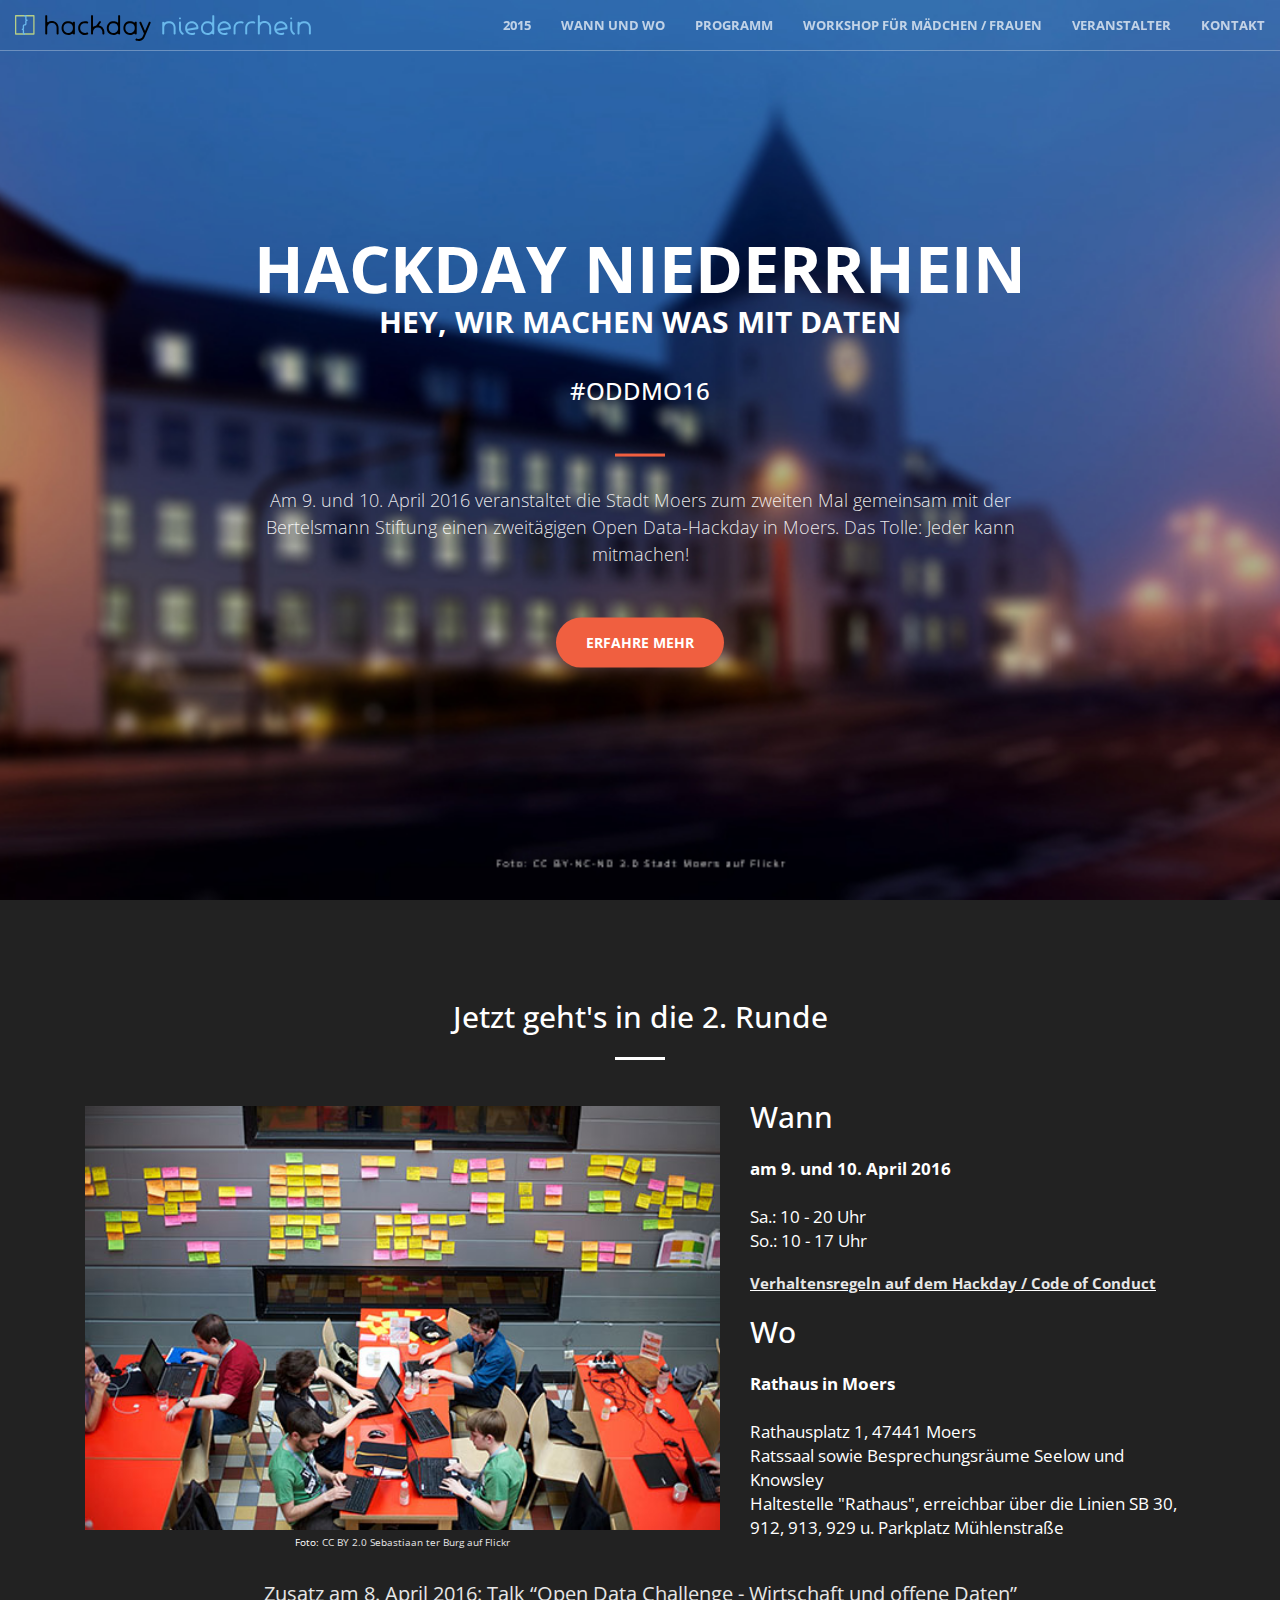
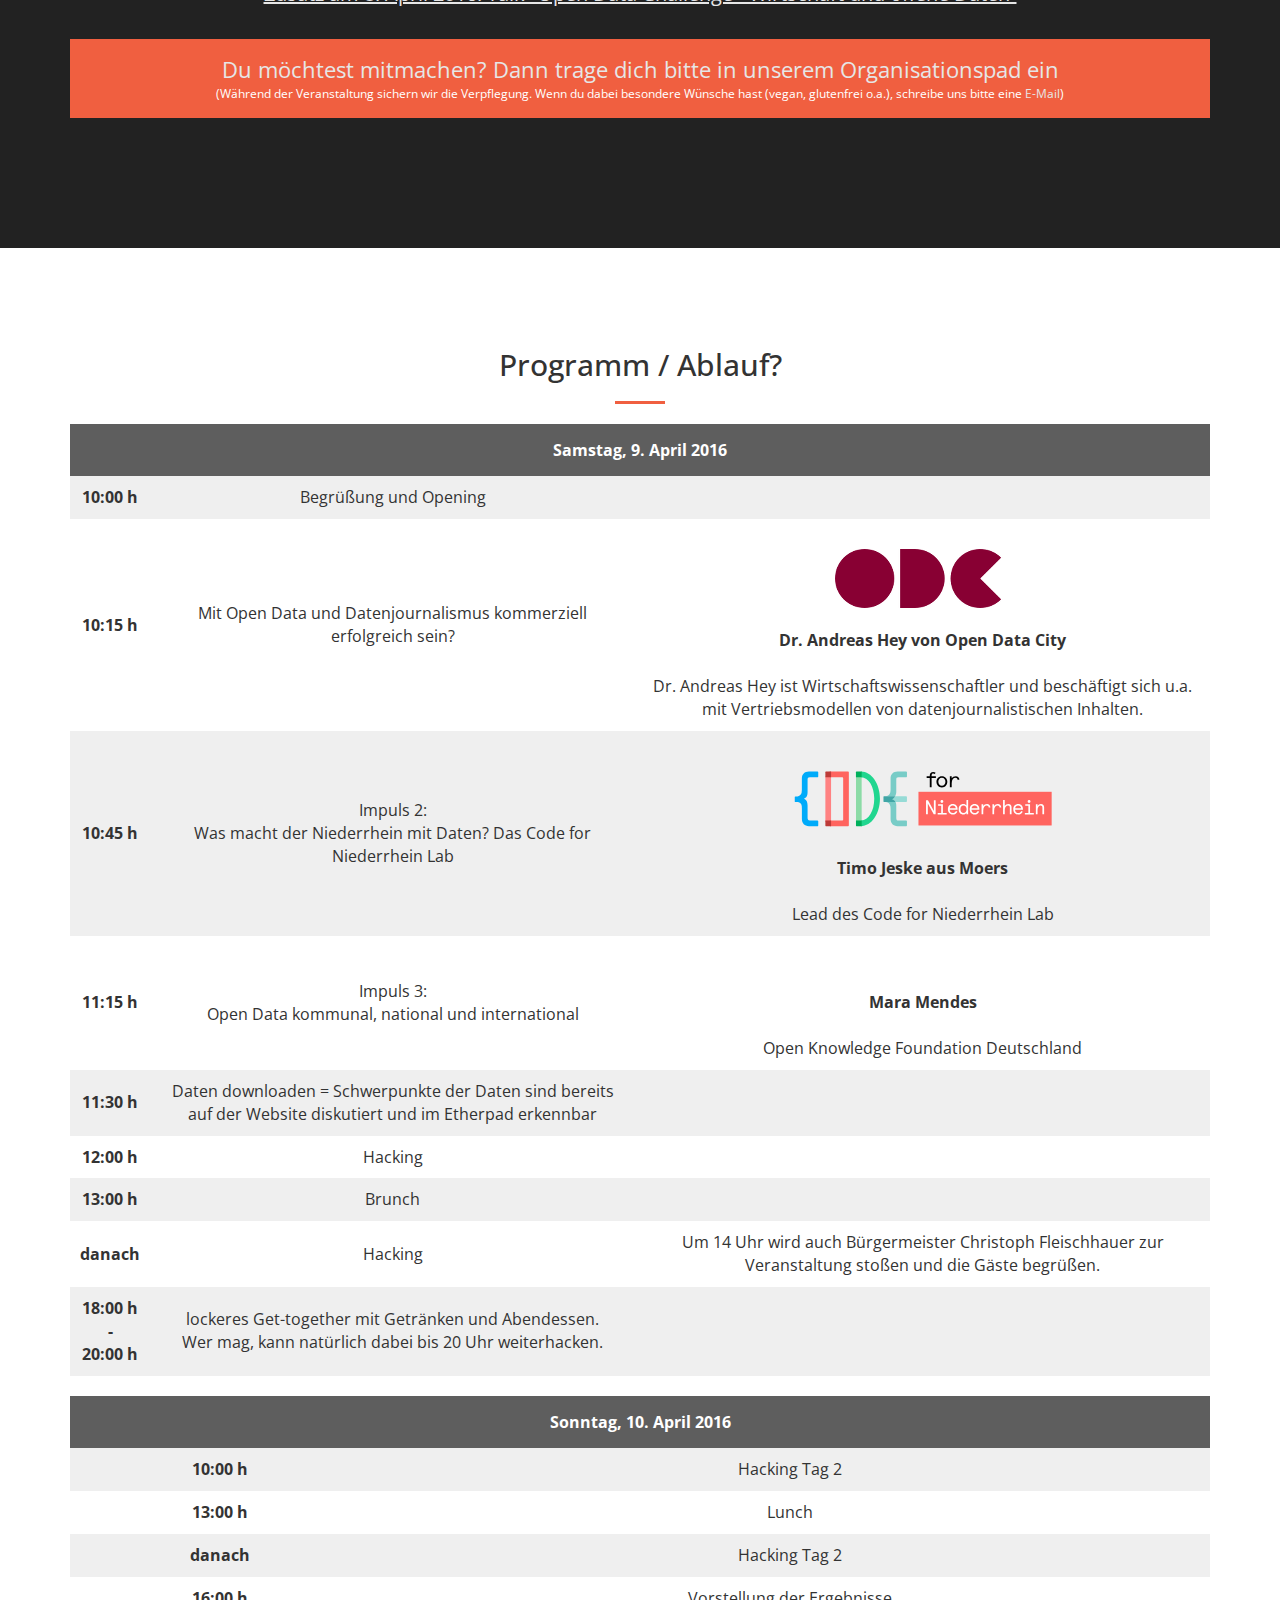
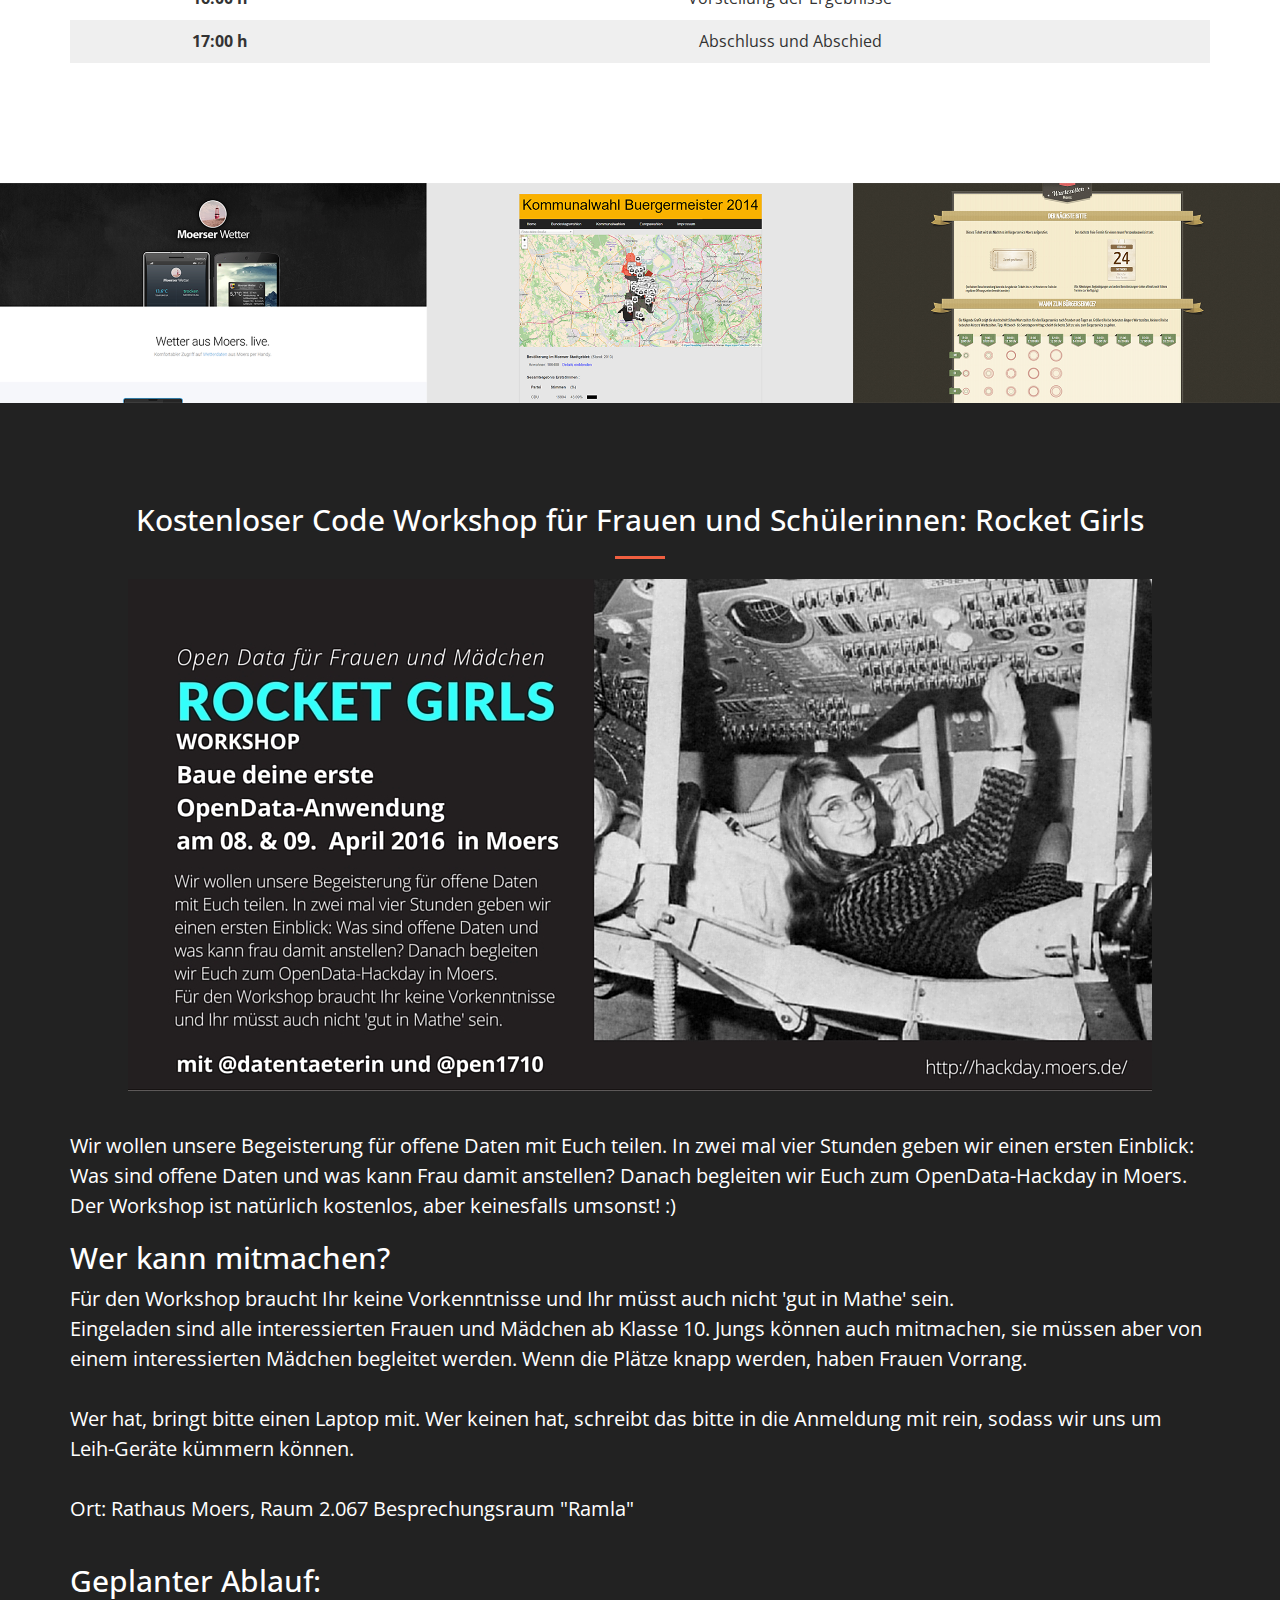
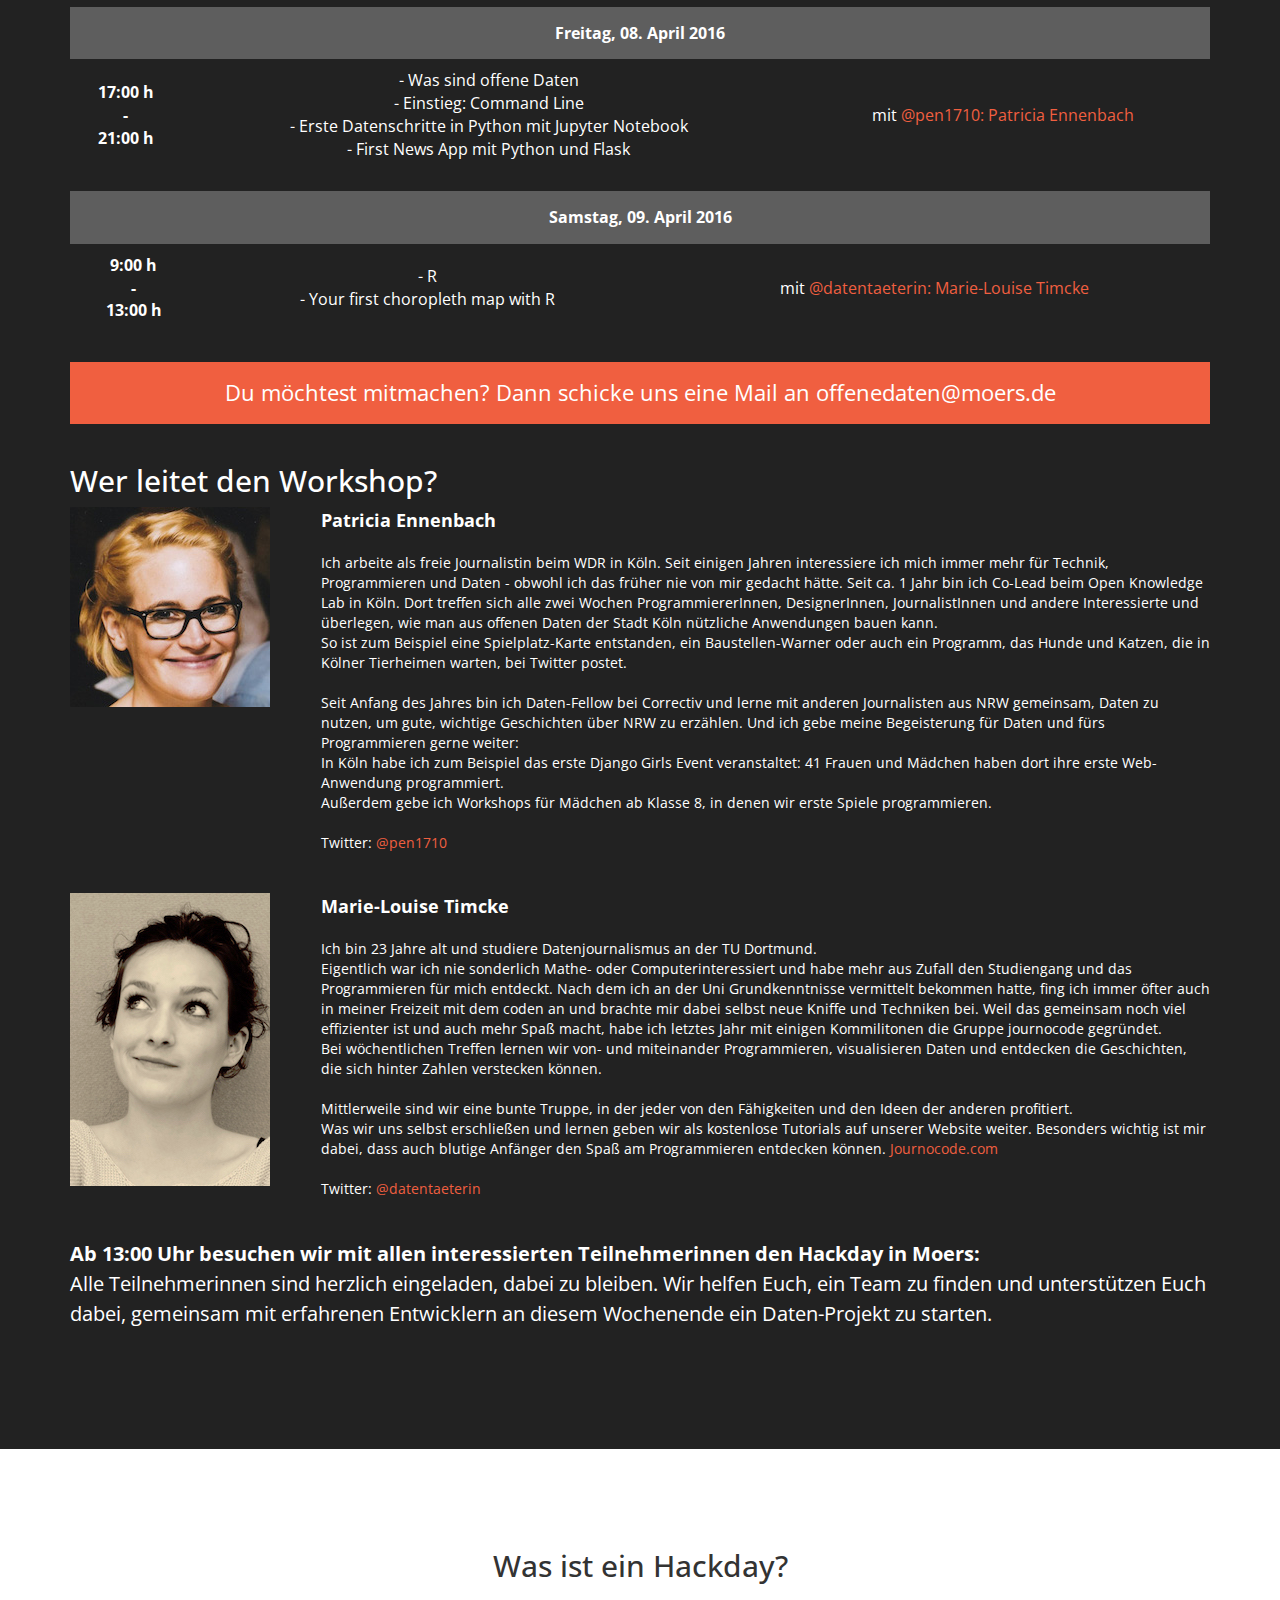
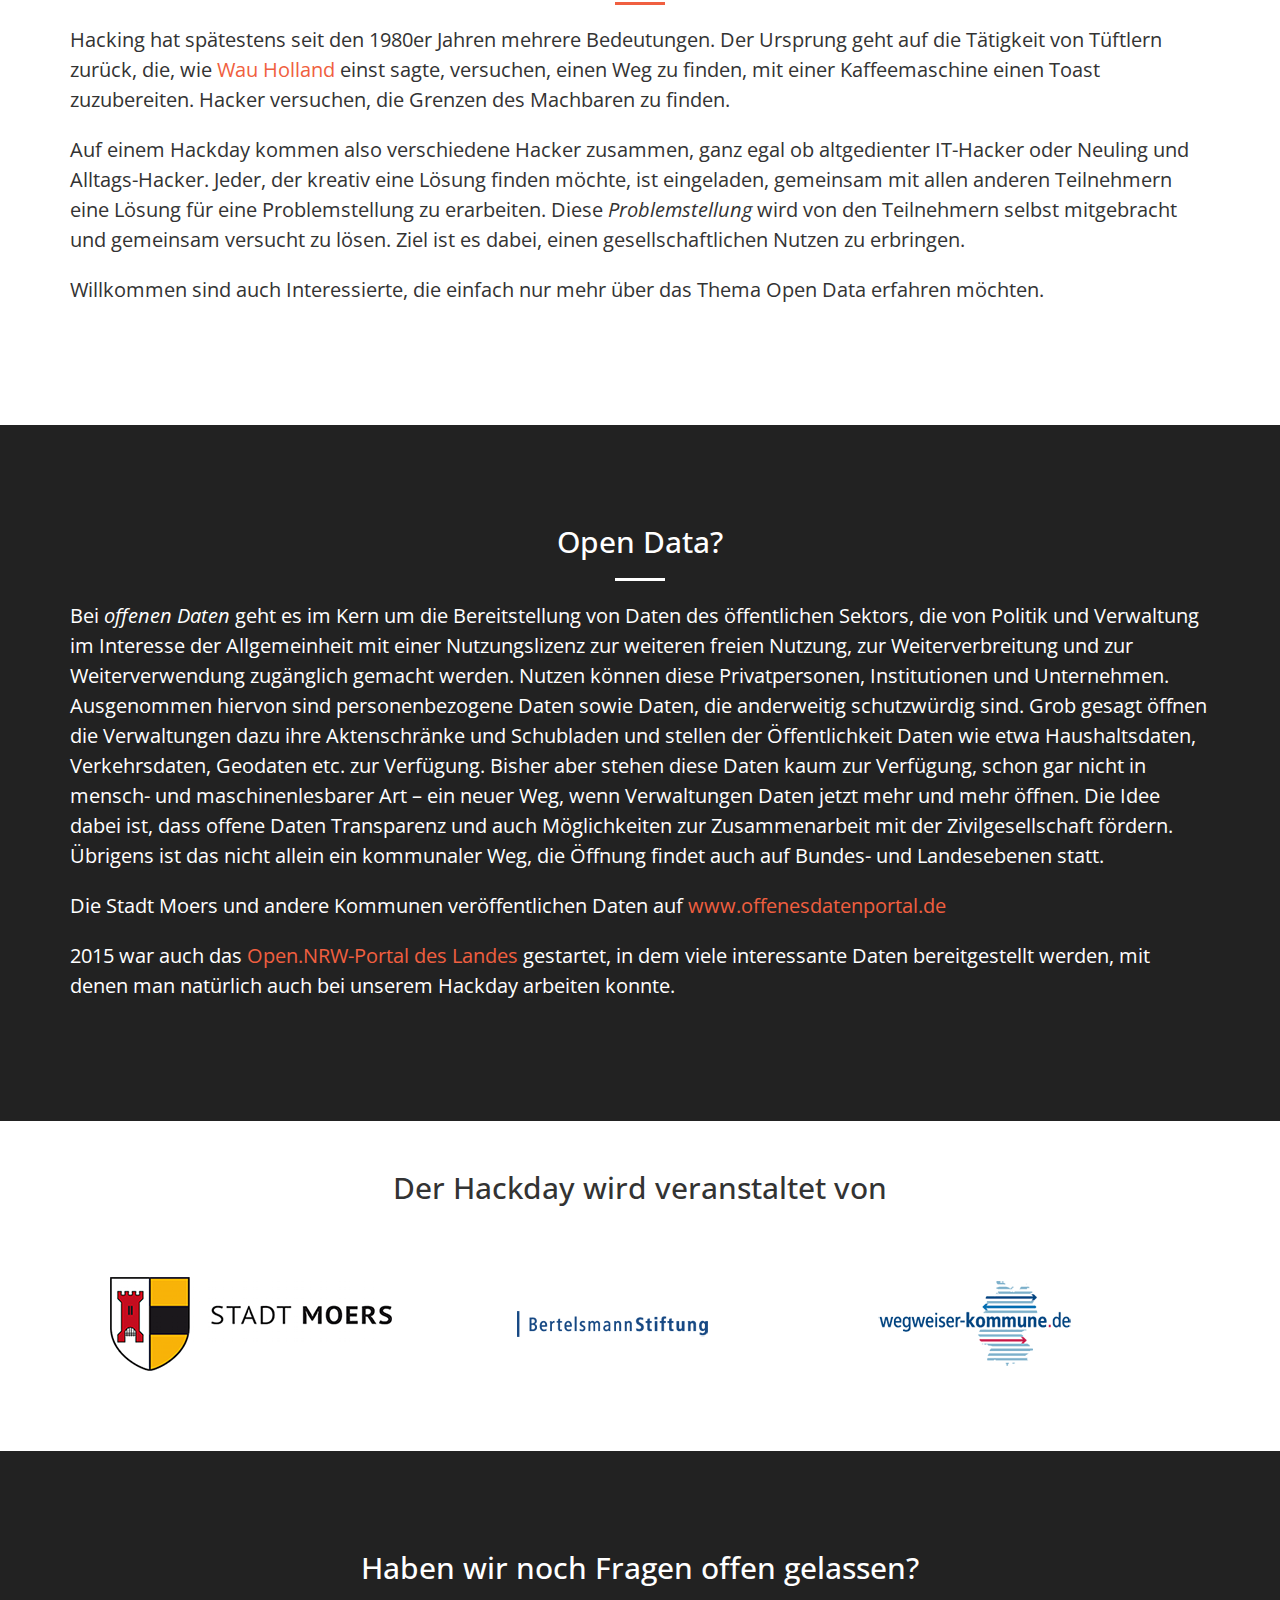
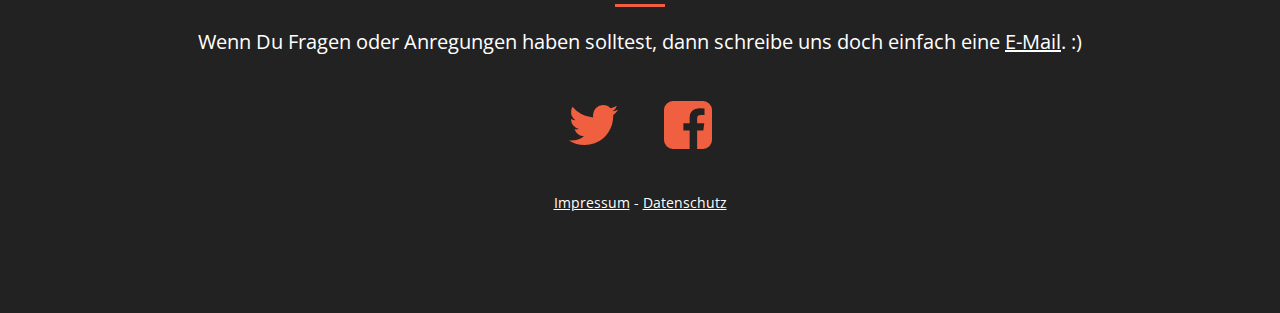
==== commit 571d7bbe: "fix link text" ====
--- a/index.html
+++ b/index.html
@@ -208,7 +208,8 @@
                                 Impuls 3:<br />Open Data kommunal, national und international
                             </div>
                             <div class="table-cell">
-                                <strong>Mara Mendes</strong><br />
+                                <a href="http://okfn.de" target="_blank"><img src="img/OKFDE.png" alt="" style="max-width: 300px;"></a><br /><br />
+                                <strong>Mara Mendes</strong><br /><br />
                                 Open Knowledge Foundation Deutschland
                             </div>
                         </div>
@@ -566,7 +567,7 @@
                         Bei <i>offenen Daten</i> geht es im Kern um die Bereitstellung von Daten des öffentlichen Sektors, die von Politik und Verwaltung im Interesse der Allgemeinheit mit einer Nutzungslizenz zur weiteren freien Nutzung, zur Weiterverbreitung und zur Weiterverwendung zugänglich gemacht werden. Nutzen können diese Privatpersonen, Institutionen und Unternehmen. Ausgenommen hiervon sind personenbezogene Daten sowie Daten, die anderweitig schutzwürdig sind. Grob gesagt öffnen die Verwaltungen dazu ihre Aktenschränke und Schubladen und stellen der Öffentlichkeit Daten wie etwa Haushaltsdaten, Verkehrsdaten, Geodaten etc. zur Verfügung. Bisher aber stehen diese Daten kaum zur Verfügung, schon gar nicht in mensch- und maschinenlesbarer Art – ein neuer Weg, wenn Verwaltungen Daten jetzt mehr und mehr öffnen. Die Idee dabei ist, dass offene Daten Transparenz und auch Möglichkeiten zur Zusammenarbeit mit der Zivilgesellschaft fördern. Übrigens ist das nicht allein ein kommunaler Weg, die Öffnung findet auch auf Bundes- und Landesebenen statt.
                     </p>
                     <p>
-                        Die Stadt Moers und andere Kommunen veröffentlichen Daten auf <a href="http://www.offfenesdatenportal.de" target="_blank">www.offenesdatenportal.de</a>
+                        Die Stadt Moers und andere Kommunen veröffentlichen Daten auf <a href="http://www.offenesdatenportal.de" target="_blank">www.offenesdatenportal.de</a>
                     </p>
                     <p>
                         2015 war auch das <a href="https://open.nrw/de/startseite">Open.NRW-Portal des Landes</a> gestartet, in dem viele interessante Daten bereitgestellt werden, mit denen man natürlich auch bei unserem Hackday arbeiten konnte.
